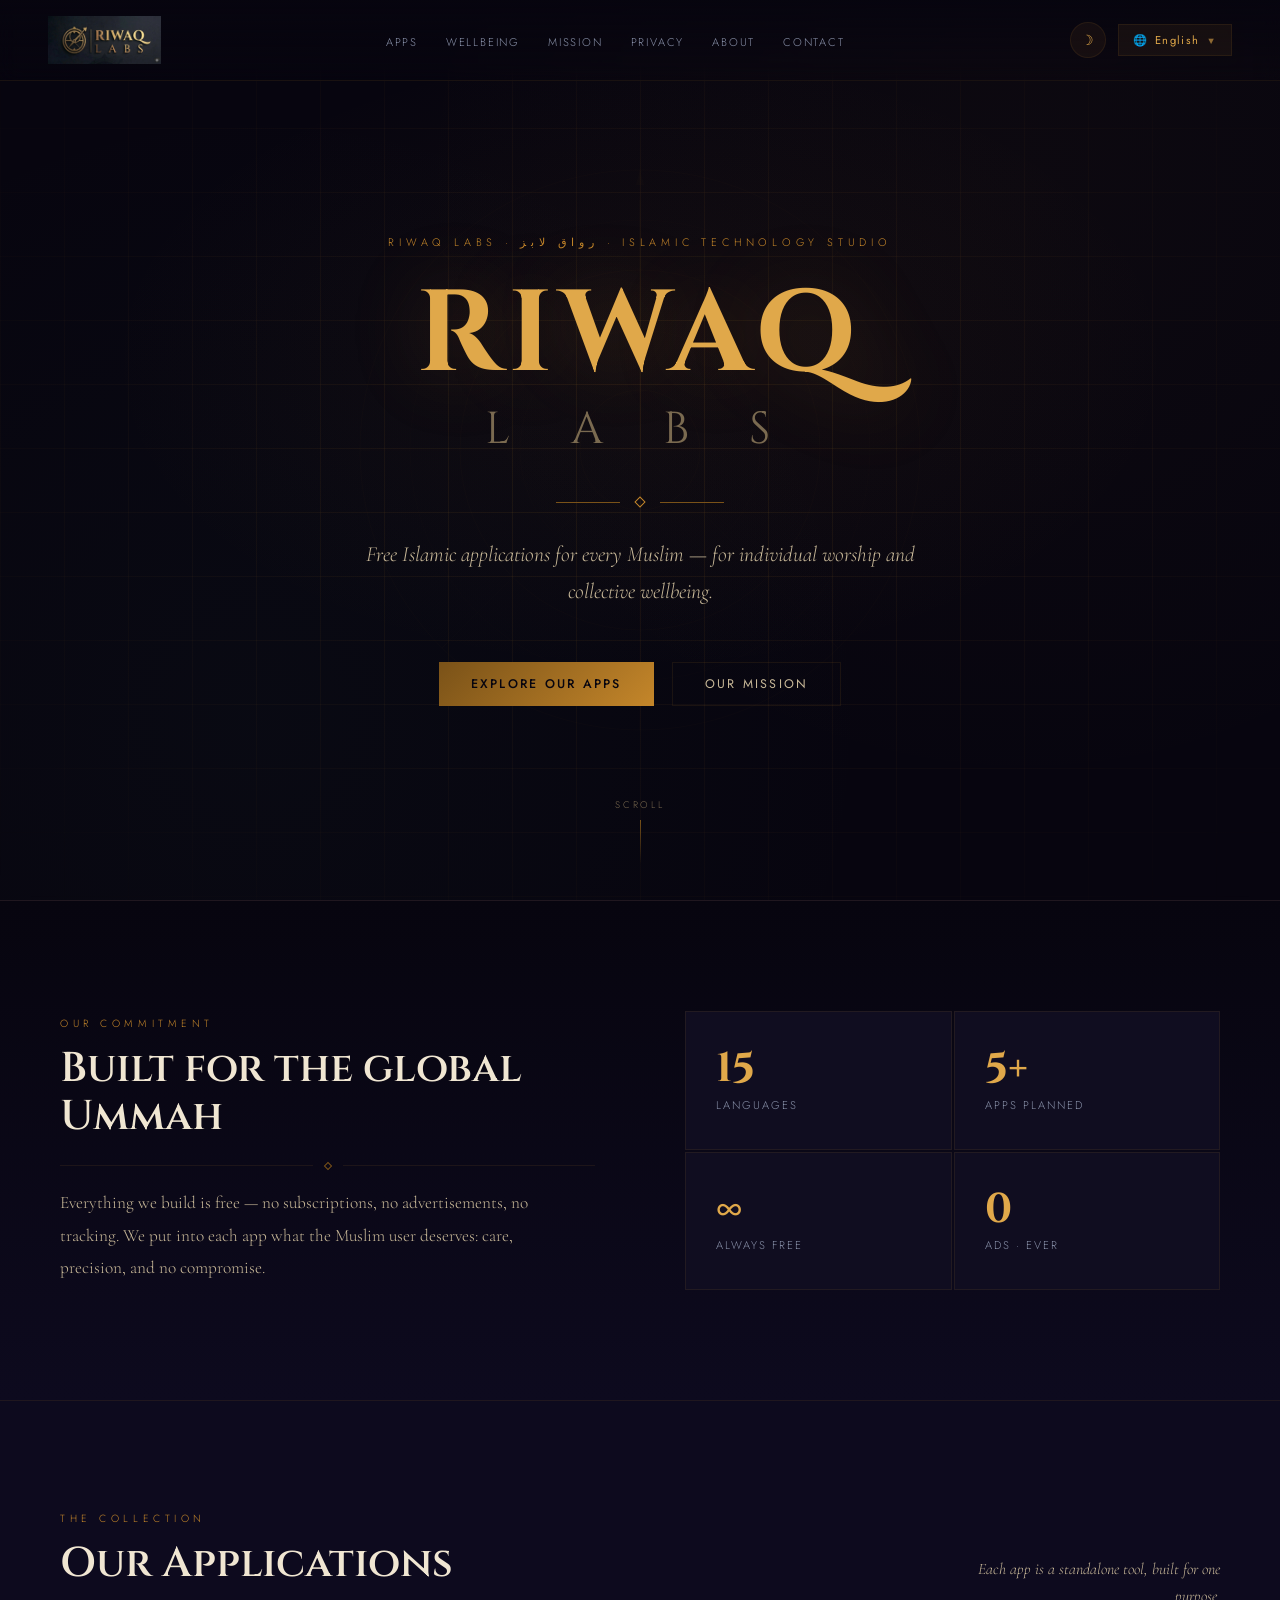
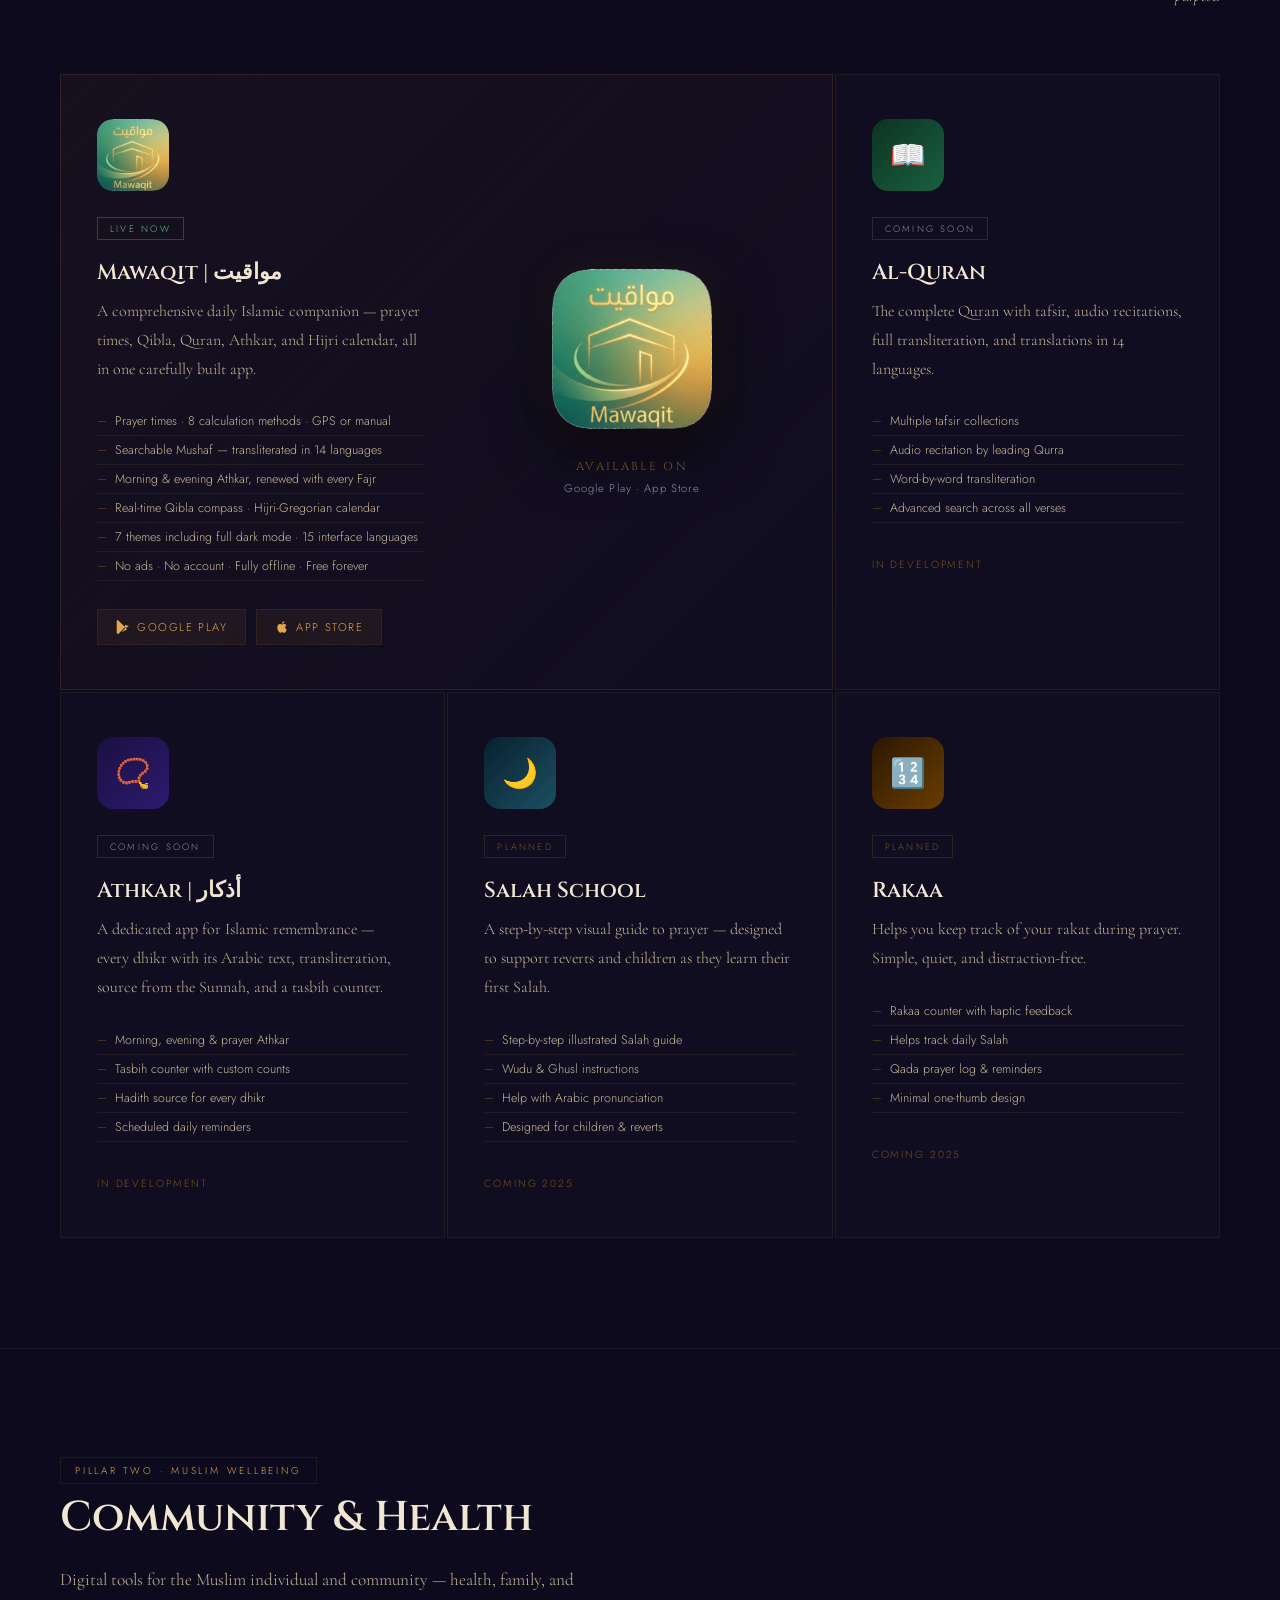
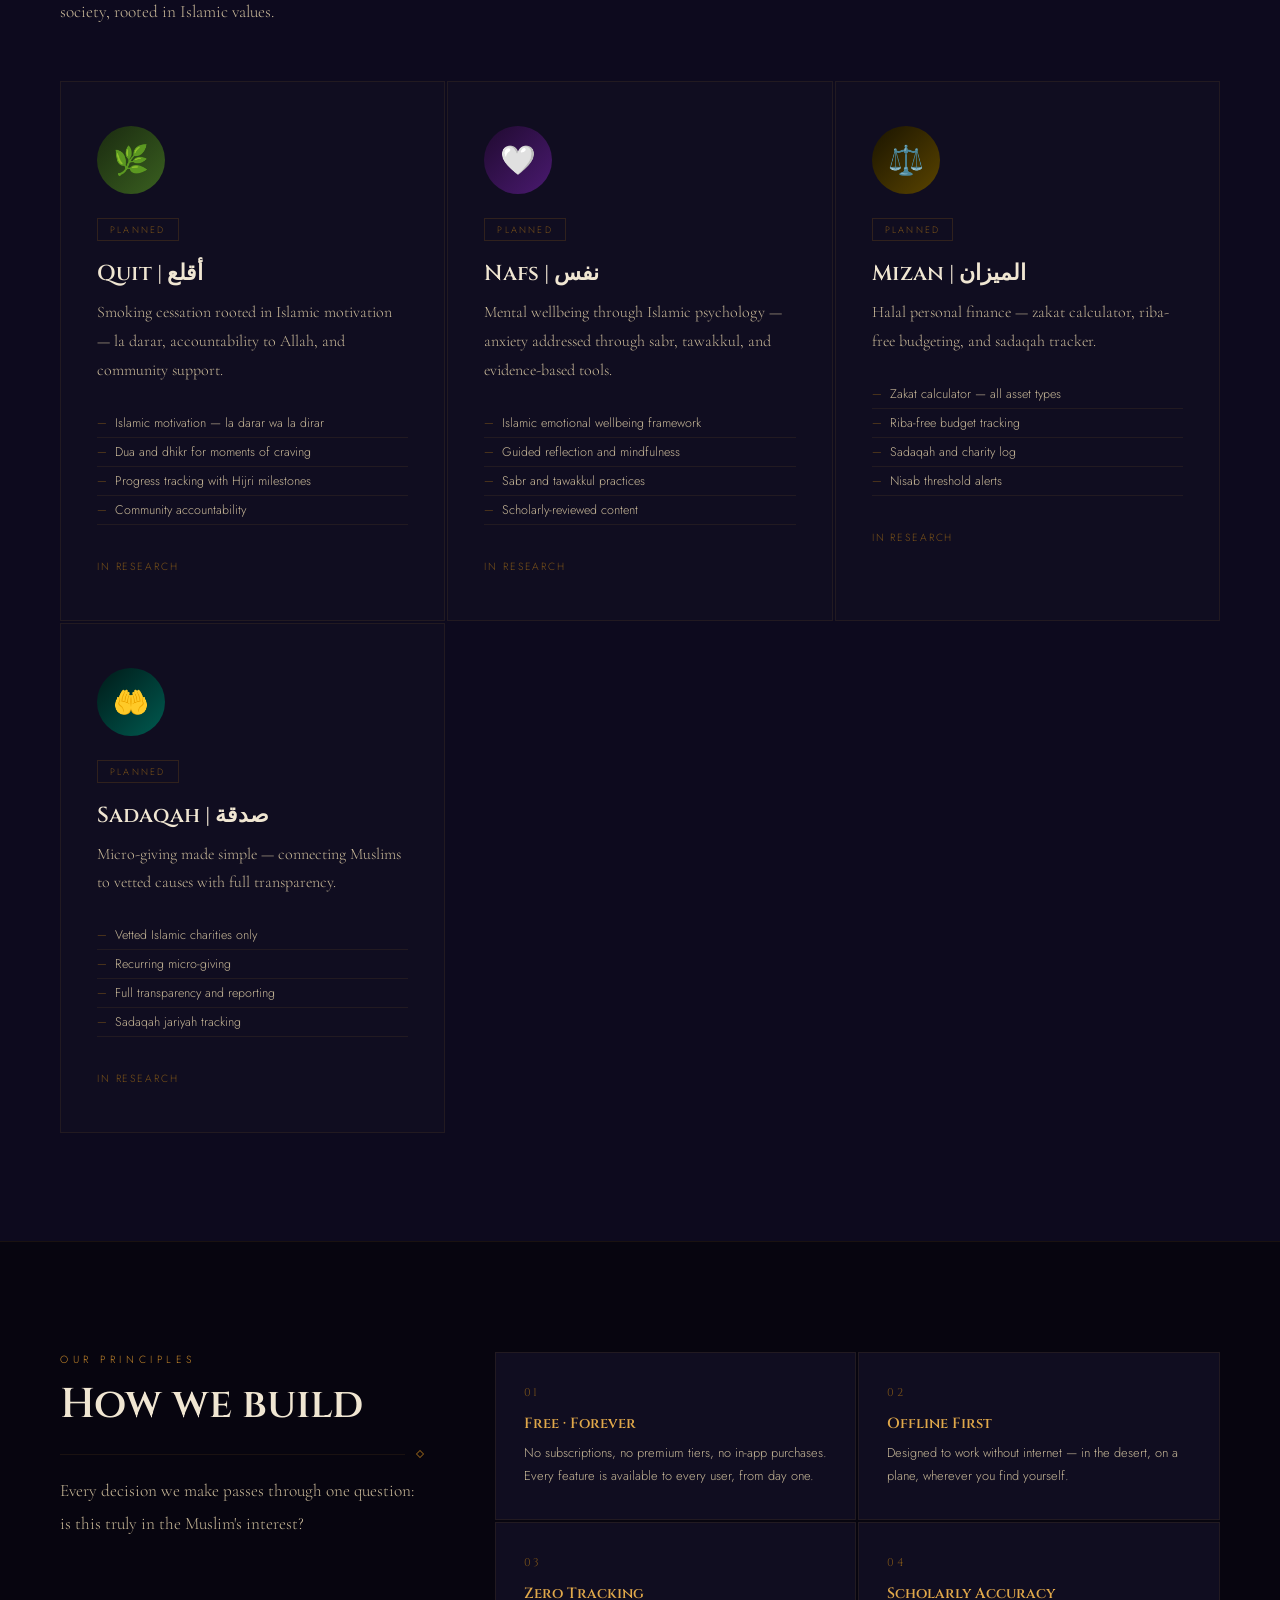
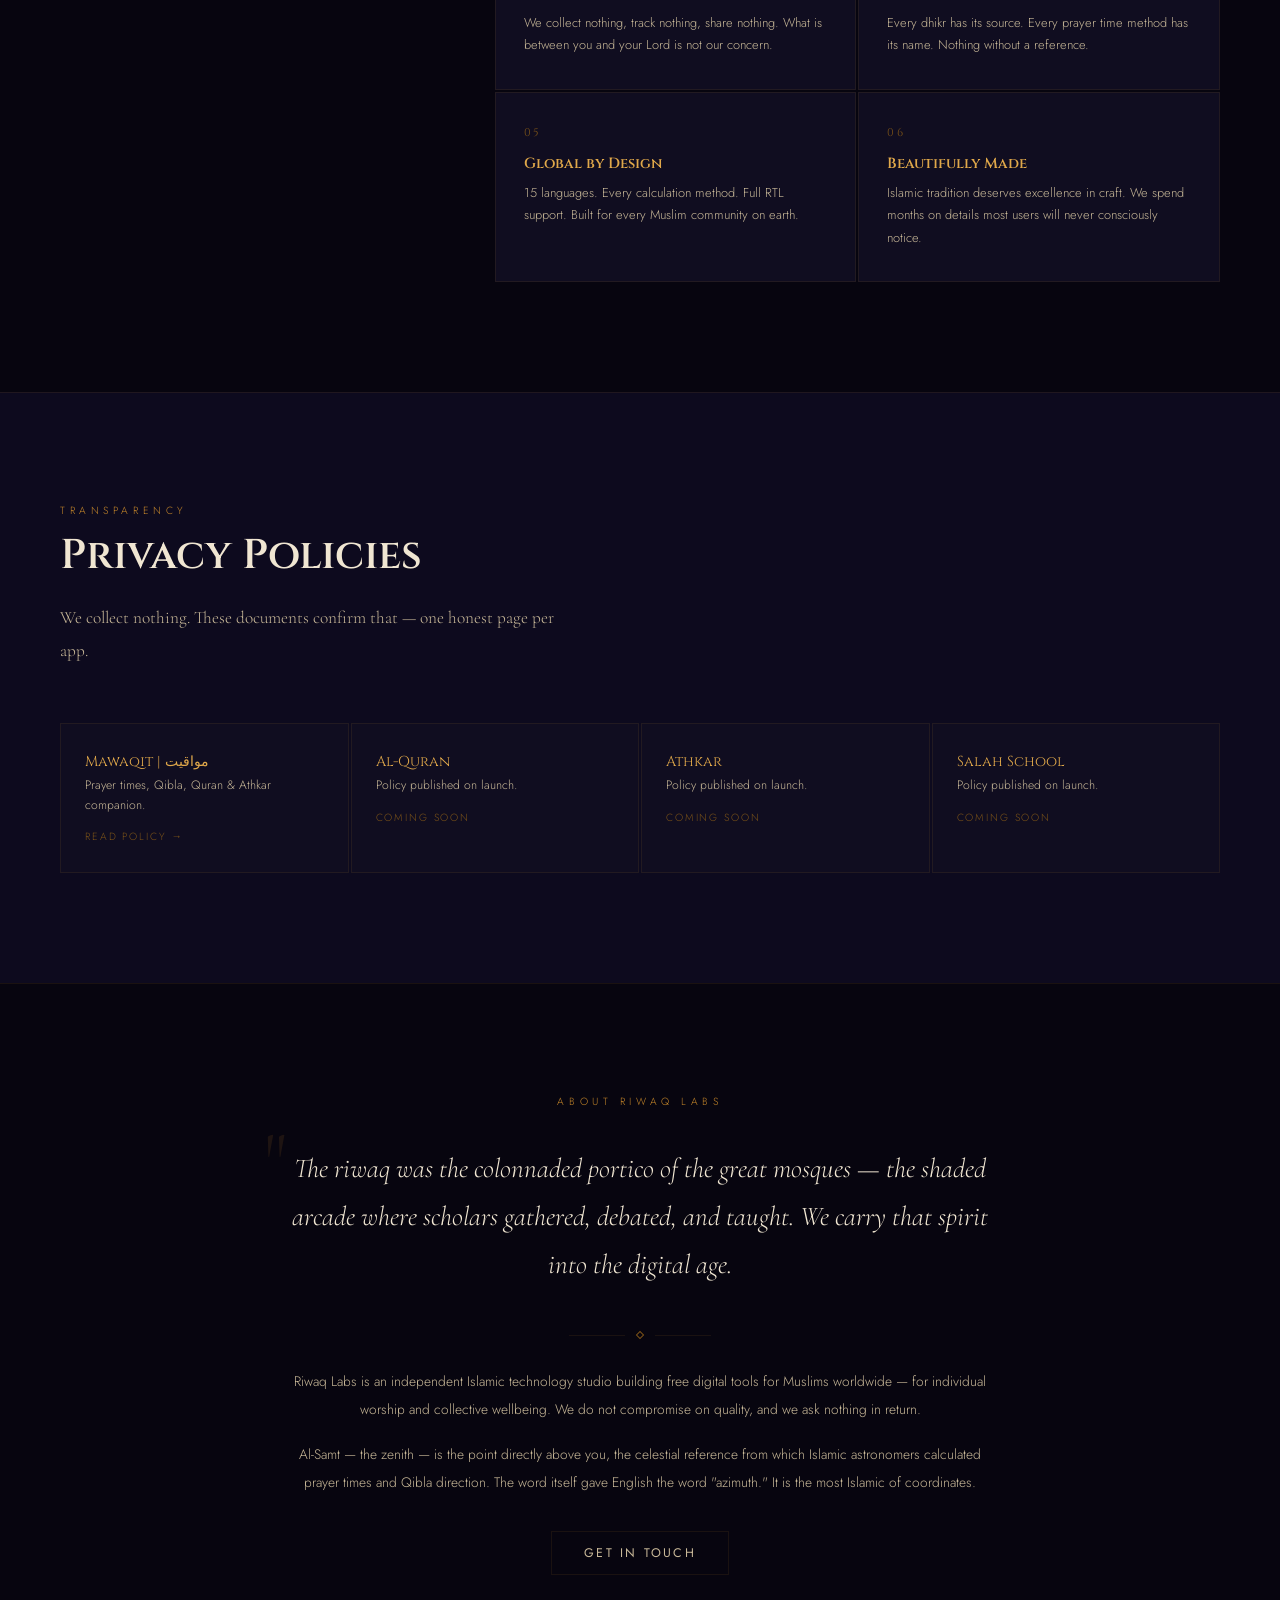
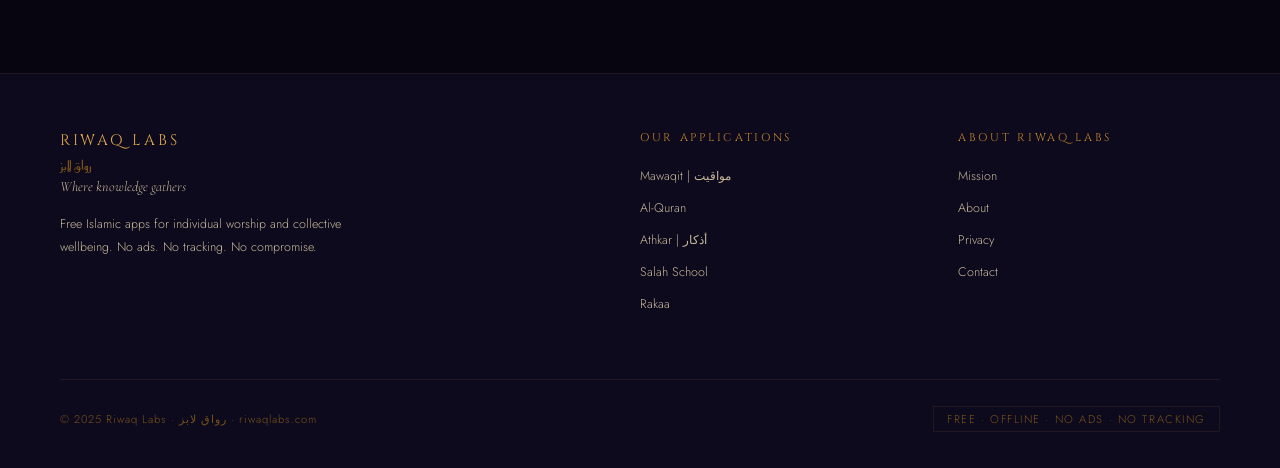
==== index.html @ 9c263862 "Add files via upload" ====
<!DOCTYPE html>
<html lang="en" dir="ltr" data-theme="dark">
<head>
<meta charset="UTF-8">
<meta name="viewport" content="width=device-width, initial-scale=1.0">
<title>Riwaq Labs — Where Knowledge Gathers</title>
<meta name="description" content="Riwaq Labs builds free Islamic applications for Muslims worldwide — for individual worship and collective wellbeing.">
<link rel="preconnect" href="https://fonts.googleapis.com">
<link rel="preconnect" href="https://fonts.gstatic.com" crossorigin>
<link href="https://fonts.googleapis.com/css2?family=Cinzel:wght@400;600;700&family=Cormorant+Garamond:ital,wght@0,300;0,400;1,300&family=Jost:wght@200;300;400;500&family=Reem+Kufi:wght@400;500;600&family=Amiri:ital,wght@0,400;0,700;1,400&family=Cairo:wght@300;400;500;600&display=swap" rel="stylesheet">
<link rel="icon" type="image/x-icon" href="favicon.ico">

<style>
/* ══════════════════════════════════════════════════════
   DESIGN TOKENS — DARK MODE (DEFAULT)
══════════════════════════════════════════════════════ */
:root {
  --bg:          #07050f;
  --bg-mid:      #0d0a1e;
  --bg-lt:       #141028;
  --bg-card:     #100d20;
  --copper:      #c4862a;
  --copper-lt:   #e0a84a;
  --copper-dim:  #7a5218;
  --copper-glow: rgba(196,134,42,0.10);
  --verde:       #3d7a6c;
  --verde-lt:    #5a9e8e;
  --ivory:       #f0e6d2;
  --ivory-mid:   #c8b898;
  --ivory-dim:   #7a6a50;
  --silver:      #8890a8;
  --border:      rgba(196,134,42,0.10);
  --border-hover:rgba(196,134,42,0.25);
  --text-primary:#f0e6d2;
  --text-body:   #c8b898;
  --text-muted:  #7a6a50;
  --scrollbar:   #7a5218;
  --shadow:      rgba(0,0,0,0.6);
}

/* ── LIGHT MODE ─────────────────────────────────────── */
[data-theme="light"] {
  --bg:          #f5ede0;
  --bg-mid:      #ede3d4;
  --bg-lt:       #e4d8c8;
  --bg-card:     #ede3d4;
  --copper:      #8a5010;
  --copper-lt:   #a86820;
  --copper-dim:  #c8a870;
  --copper-glow: rgba(138,80,16,0.07);
  --verde:       #2a5e52;
  --verde-lt:    #3d7a6c;
  --ivory:       #1a1008;
  --ivory-mid:   #3a2a18;
  --ivory-dim:   #7a6a50;
  --silver:      #5a4e40;
  --border:      rgba(138,80,16,0.15);
  --border-hover:rgba(138,80,16,0.35);
  --text-primary:#1a1008;
  --text-body:   #3a2a18;
  --text-muted:  #7a6a50;
  --scrollbar:   #c8a870;
  --shadow:      rgba(0,0,0,0.15);
}

/* ══════════════════════════════════════════════════════
   BASE
══════════════════════════════════════════════════════ */
*,*::before,*::after{margin:0;padding:0;box-sizing:border-box}
html{scroll-behavior:smooth}
body{
  background:var(--bg);color:var(--text-primary);
  font-family:'Jost',sans-serif;font-weight:300;
  overflow-x:hidden;transition:background 0.4s,color 0.4s;
}
::-webkit-scrollbar{width:4px}
::-webkit-scrollbar-track{background:var(--bg)}
::-webkit-scrollbar-thumb{background:var(--scrollbar);border-radius:2px}

/* ══════════════════════════════════════════════════════
   RTL TYPOGRAPHY
══════════════════════════════════════════════════════ */
[dir="rtl"] body { font-family:'Cairo',sans-serif;font-weight:400;letter-spacing:0; }
[dir="rtl"] p,[dir="rtl"] .section-subtitle,[dir="rtl"] .about-body,
[dir="rtl"] .app-desc,[dir="rtl"] .principle-text,
[dir="rtl"] .footer-brand-desc,[dir="rtl"] .hero-tagline,[dir="rtl"] .about-quote {
  font-family:'Amiri',Georgia,serif;font-size:1.05em;line-height:2;
}
[dir="rtl"] .hero-title,[dir="rtl"] .hero-title-sub,[dir="rtl"] .section-title,
[dir="rtl"] .app-name,[dir="rtl"] .principle-title,[dir="rtl"] .footer-brand-name,
[dir="rtl"] .stat-number,[dir="rtl"] .privacy-card-name {
  font-family:'Reem Kufi','Amiri',serif;font-weight:400;letter-spacing:0;
}
[dir="rtl"] .hero-title { font-size:clamp(3rem,9vw,7.5rem); font-weight:500; }
[dir="rtl"] .hero-title-sub { font-size:clamp(1.4rem,5vw,4rem); letter-spacing:0.12em; }
[dir="rtl"] .nav-links a,[dir="rtl"] .section-label,[dir="rtl"] .app-status,
[dir="rtl"] .app-tag,[dir="rtl"] .stat-label,[dir="rtl"] .hero-eyebrow,
[dir="rtl"] .store-badge,[dir="rtl"] .btn-primary,[dir="rtl"] .btn-ghost,
[dir="rtl"] .footer-copy,[dir="rtl"] .footer-free,[dir="rtl"] .footer-col-title,
[dir="rtl"] .footer-links a,[dir="rtl"] .lang-btn,[dir="rtl"] .lang-option,
[dir="rtl"] .app-features li {
  font-family:'Cairo',sans-serif;letter-spacing:0;
}
[dir="rtl"] .footer-brand-tag { font-family:'Amiri',serif;font-style:normal; }
[dir="rtl"] .about-quote { font-style:normal; }
[dir="rtl"] .hero-tagline { font-style:normal; }
[dir="rtl"] .section-subtitle { font-style:normal; }
[dir="rtl"] .app-desc { font-style:normal; }
[dir="rtl"] .about-body { font-style:normal; }
[dir="rtl"] .nav-links { flex-direction:row-reverse; }
[dir="rtl"] .mission-inner,[dir="rtl"] .principles-inner,[dir="rtl"] .footer-inner { direction:rtl; }
[dir="rtl"] .apps-header { flex-direction:row-reverse; }
[dir="rtl"] .apps-header p { text-align:left; }
[dir="rtl"] .app-features li { padding-left:0;padding-right:20px; }
[dir="rtl"] .app-features li::before { left:auto;right:0; }
[dir="rtl"] .ornament { flex-direction:row-reverse; }
[dir="rtl"] .hero-eyebrow,[dir="rtl"] .hero-title,[dir="rtl"] .hero-title-sub,
[dir="rtl"] .hero-tagline { direction:rtl; }
[dir="rtl"] .lang-dropdown { right:auto;left:0; }
[dir="rtl"] .about-quote::before { left:auto;right:-16px; }

/* ══════════════════════════════════════════════════════
   NAV
══════════════════════════════════════════════════════ */
nav {
  position:fixed;top:0;left:0;right:0;z-index:200;
  display:flex;align-items:center;justify-content:space-between;
  padding:16px 48px;gap:16px;
  background:linear-gradient(to bottom,rgba(7,5,15,0.97) 0%,transparent 100%);
  backdrop-filter:blur(10px);
  border-bottom:1px solid var(--border);
  transition:background 0.4s,border-color 0.4s;
}
[data-theme="light"] nav {
  background:linear-gradient(to bottom,rgba(245,237,224,0.97) 0%,transparent 100%);
}
.nav-logo { text-decoration:none;display:flex;align-items:center;gap:12px;flex-shrink:0; }
.nav-logo-mark { width:32px;height:32px;flex-shrink:0; }
.nav-logo-text {
  display:flex;flex-direction:column;line-height:1;
}
.nav-logo-top {
  font-family:'Cinzel',serif;font-size:0.75rem;font-weight:600;
  letter-spacing:0.22em;color:var(--copper-lt);text-transform:uppercase;
}
.nav-logo-bot {
  font-family:'Cinzel',serif;font-size:0.58rem;font-weight:400;
  letter-spacing:0.38em;color:var(--ivory-dim);text-transform:uppercase;
}
.nav-links{display:flex;gap:28px;list-style:none;flex-shrink:0}
.nav-links a {
  font-size:0.7rem;letter-spacing:0.16em;text-transform:uppercase;
  color:var(--silver);text-decoration:none;transition:color 0.3s;position:relative;white-space:nowrap;
}
.nav-links a::after {
  content:'';position:absolute;bottom:-4px;left:0;right:0;
  height:1px;background:var(--copper);transform:scaleX(0);transition:transform 0.3s;
}
.nav-links a:hover{color:var(--copper-lt)}.nav-links a:hover::after{transform:scaleX(1)}
.nav-right { display:flex;align-items:center;gap:12px;flex-shrink:0; }

/* Theme toggle */
.theme-btn {
  width:36px;height:36px;border-radius:50%;
  background:rgba(196,134,42,0.07);border:1px solid var(--border);
  color:var(--copper-lt);cursor:pointer;display:flex;align-items:center;justify-content:center;
  font-size:0.9rem;transition:all 0.3s;flex-shrink:0;
}
.theme-btn:hover{background:rgba(196,134,42,0.15);border-color:var(--copper);}

/* Lang switcher */
.lang-switcher{position:relative;flex-shrink:0}
.lang-btn {
  display:flex;align-items:center;gap:7px;padding:7px 14px;
  background:rgba(196,134,42,0.07);border:1px solid var(--border);
  color:var(--copper-lt);font-family:'Jost',sans-serif;
  font-size:0.7rem;letter-spacing:0.12em;cursor:pointer;transition:all 0.3s;white-space:nowrap;
}
.lang-btn:hover{background:rgba(196,134,42,0.14);border-color:var(--copper);}
.lang-btn .chevron{font-size:0.58rem;opacity:0.6;transition:transform 0.3s}
.lang-btn.open .chevron{transform:rotate(180deg)}
.lang-dropdown {
  position:absolute;top:calc(100% + 8px);right:0;
  background:var(--bg-mid);border:1px solid var(--border);
  min-width:200px;max-height:380px;overflow-y:auto;
  display:none;z-index:300;box-shadow:0 20px 60px var(--shadow);
}
.lang-dropdown.open{display:block}
.lang-dropdown::-webkit-scrollbar{width:3px}
.lang-dropdown::-webkit-scrollbar-thumb{background:var(--copper-dim)}
.lang-option {
  display:flex;align-items:center;justify-content:space-between;
  padding:11px 16px;cursor:pointer;transition:background 0.2s;
  border-bottom:1px solid var(--border);gap:10px;
}
.lang-option:hover{background:rgba(196,134,42,0.07)}
.lang-option.active{background:rgba(196,134,42,0.10)}
.lang-option .lang-native{font-size:0.82rem;color:var(--text-primary)}
.lang-option .lang-en{font-size:0.68rem;color:var(--silver);letter-spacing:0.05em}
.lang-option .lang-check{color:var(--copper);font-size:0.7rem;opacity:0}
.lang-option.active .lang-check{opacity:1}

/* ══════════════════════════════════════════════════════
   HERO
══════════════════════════════════════════════════════ */
.hero {
  min-height:100vh;display:flex;flex-direction:column;
  align-items:center;justify-content:center;
  text-align:center;padding:120px 40px 80px;
  position:relative;overflow:hidden;
}
.hero-bg {
  position:absolute;inset:0;
  background:
    radial-gradient(ellipse 60% 50% at 50% 40%,rgba(196,134,42,0.05) 0%,transparent 70%),
    radial-gradient(circle at 20% 80%,rgba(61,122,108,0.04) 0%,transparent 50%),
    radial-gradient(circle at 80% 20%,rgba(196,134,42,0.03) 0%,transparent 50%);
}
[data-theme="light"] .hero-bg {
  background:
    radial-gradient(ellipse 60% 50% at 50% 40%,rgba(138,80,16,0.04) 0%,transparent 70%),
    radial-gradient(circle at 20% 80%,rgba(42,94,82,0.03) 0%,transparent 50%);
}
.hero-grid {
  position:absolute;inset:0;
  background-image:
    linear-gradient(var(--border) 1px,transparent 1px),
    linear-gradient(90deg,var(--border) 1px,transparent 1px);
  background-size:64px 64px;
  mask-image:radial-gradient(ellipse 70% 70% at 50% 50%,black 0%,transparent 100%);
}
/* Astrolabe background */
.astrolabe-bg {
  position:absolute;width:600px;height:600px;
  top:50%;left:50%;transform:translate(-50%,-50%);
  opacity:0.04;animation:slow-spin 180s linear infinite;
}
[data-theme="light"] .astrolabe-bg{opacity:0.06}
@keyframes slow-spin{to{transform:translate(-50%,-50%) rotate(360deg)}}
.hero-eyebrow {
  font-size:0.68rem;letter-spacing:0.44em;text-transform:uppercase;
  color:var(--copper);margin-bottom:28px;
  opacity:0;animation:fade-up 1s 0.3s forwards;position:relative;z-index:1;
}
.hero-title {
  font-family:'Cinzel',serif;font-size:clamp(3rem,9vw,7.5rem);
  font-weight:700;line-height:1;letter-spacing:0.06em;
  color:var(--copper-lt);margin-bottom:6px;
  opacity:0;animation:fade-up 1s 0.5s forwards;
  text-shadow:0 0 80px rgba(196,134,42,0.22);position:relative;z-index:1;
  transition:color .4s;
}
.hero-title-sub {
  font-family:'Cinzel',serif;font-size:clamp(1rem,3.5vw,2.8rem);
  font-weight:400;letter-spacing:0.55em;color:var(--ivory-dim);
  margin-bottom:38px;opacity:0;animation:fade-up 1s 0.7s forwards;position:relative;z-index:1;
}
.hero-divider {
  display:flex;align-items:center;gap:16px;margin:0 auto 30px;
  width:fit-content;opacity:0;animation:fade-up 1s 0.9s forwards;position:relative;z-index:1;
}
.hero-divider-line{width:64px;height:1px;background:var(--copper-dim)}
.hero-divider-mark {
  width:8px;height:8px;border:1px solid var(--copper);
  transform:rotate(45deg);background:transparent;
}
.hero-tagline {
  font-family:'Cormorant Garamond',serif;font-style:italic;
  font-size:clamp(1rem,2.5vw,1.35rem);color:var(--ivory-mid);
  margin-bottom:52px;max-width:560px;line-height:1.7;
  opacity:0;animation:fade-up 1s 1.1s forwards;position:relative;z-index:1;
}
.hero-cta {
  display:flex;gap:18px;flex-wrap:wrap;justify-content:center;
  opacity:0;animation:fade-up 1s 1.3s forwards;position:relative;z-index:1;
}
.btn-primary {
  padding:13px 32px;background:linear-gradient(135deg,var(--copper-dim),var(--copper));
  color:var(--bg);font-family:'Jost',sans-serif;font-size:0.78rem;
  font-weight:500;letter-spacing:0.18em;text-transform:uppercase;
  text-decoration:none;border:none;cursor:pointer;transition:all 0.3s;
}
.btn-primary:hover{transform:translateY(-2px);box-shadow:0 8px 30px rgba(196,134,42,0.28)}
.btn-ghost {
  padding:12px 32px;background:transparent;color:var(--ivory-mid);
  font-family:'Jost',sans-serif;font-size:0.78rem;font-weight:400;
  letter-spacing:0.18em;text-transform:uppercase;text-decoration:none;
  border:1px solid var(--border);cursor:pointer;transition:all 0.3s;
}
.btn-ghost:hover{border-color:var(--copper-dim);color:var(--copper-lt);transform:translateY(-2px)}
.hero-scroll {
  position:absolute;bottom:36px;
  display:flex;flex-direction:column;align-items:center;gap:8px;
  opacity:0;animation:fade-up 1s 1.8s forwards;
}
.hero-scroll span{font-size:0.6rem;letter-spacing:0.3em;text-transform:uppercase;color:var(--ivory-dim)}
.scroll-line{width:1px;height:44px;background:linear-gradient(to bottom,var(--copper-dim),transparent);animation:scroll-pulse 2s ease-in-out infinite}
@keyframes scroll-pulse{0%,100%{opacity:0.3}50%{opacity:1}}
@keyframes fade-up{from{opacity:0;transform:translateY(28px)}to{opacity:1;transform:translateY(0)}}

/* ══════════════════════════════════════════════════════
   SECTIONS
══════════════════════════════════════════════════════ */
section{padding:110px 60px;position:relative}
.section-label{font-size:0.65rem;letter-spacing:0.44em;text-transform:uppercase;color:var(--copper);margin-bottom:14px;display:block}
.section-title{font-family:'Cinzel',serif;font-size:clamp(1.6rem,4vw,2.6rem);font-weight:600;color:var(--text-primary);line-height:1.15;margin-bottom:22px}
.section-subtitle{font-family:'Cormorant Garamond',serif;font-size:1.08rem;color:var(--text-body);line-height:1.9;max-width:520px}
.ornament{display:flex;align-items:center;gap:12px;margin:18px 0}
.ornament-line{flex:1;height:1px;background:var(--border)}
.ornament-mark{width:6px;height:6px;border:1px solid var(--copper-dim);transform:rotate(45deg)}

/* ══════════════════════════════════════════════════════
   MISSION
══════════════════════════════════════════════════════ */
.mission{background:linear-gradient(180deg,var(--bg) 0%,var(--bg-mid) 100%);border-top:1px solid var(--border)}
.mission-inner{max-width:1160px;margin:0 auto;display:grid;grid-template-columns:1fr 1fr;gap:90px;align-items:center}
.mission-stats{display:grid;grid-template-columns:1fr 1fr;gap:2px}
.stat-box{
  padding:36px 30px;background:var(--bg-card);
  border:1px solid var(--border);position:relative;overflow:hidden;transition:border-color 0.3s;
}
.stat-box::before{content:'';position:absolute;top:0;left:0;right:0;height:2px;background:linear-gradient(90deg,transparent,var(--copper-dim),transparent);opacity:0;transition:opacity 0.3s}
.stat-box:hover{border-color:var(--border-hover)}.stat-box:hover::before{opacity:1}
.stat-number{font-family:'Cinzel',serif;font-size:2.6rem;font-weight:700;color:var(--copper-lt);line-height:1;margin-bottom:7px}
.stat-label{font-size:0.7rem;letter-spacing:0.18em;text-transform:uppercase;color:var(--silver)}

/* ══════════════════════════════════════════════════════
   APPS
══════════════════════════════════════════════════════ */
.apps{background:var(--bg-mid);border-top:1px solid var(--border)}
.apps-inner{max-width:1160px;margin:0 auto}
.apps-header{display:flex;justify-content:space-between;align-items:flex-end;margin-bottom:64px;flex-wrap:wrap;gap:24px}
.apps-grid{display:grid;grid-template-columns:repeat(auto-fill,minmax(300px,1fr));gap:2px}
.app-card{
  background:var(--bg-card);border:1px solid var(--border);
  padding:44px 36px;position:relative;overflow:hidden;transition:all 0.4s ease;
}
.app-card::after{content:'';position:absolute;inset:0;background:linear-gradient(135deg,var(--copper-glow) 0%,transparent 60%);opacity:0;transition:opacity 0.4s}
.app-card:hover{border-color:var(--border-hover);transform:translateY(-4px)}.app-card:hover::after{opacity:1}
.app-card.featured{
  background:linear-gradient(135deg,rgba(196,134,42,0.05) 0%,var(--bg-card) 100%);
  border-color:rgba(196,134,42,0.15);grid-column:span 2;
  display:grid;grid-template-columns:1fr 1fr;gap:44px;align-items:center;
}
.app-icon{width:72px;height:72px;border-radius:16px;overflow:hidden;margin-bottom:24px;position:relative;z-index:1;flex-shrink:0}
.app-icon img{width:100%;height:100%;object-fit:cover}
.app-status{display:inline-block;font-size:0.58rem;letter-spacing:0.24em;text-transform:uppercase;padding:4px 12px;border:1px solid;margin-bottom:18px;position:relative;z-index:1}
.app-status.live{color:#6dbe8a;border-color:rgba(109,190,138,0.3)}
.app-status.soon{color:var(--silver);border-color:rgba(136,144,168,0.2)}
.app-status.coming{color:var(--copper-dim);border-color:rgba(122,82,24,0.3)}
.app-name{font-family:'Cinzel',serif;font-size:1.35rem;font-weight:600;color:var(--text-primary);margin-bottom:10px;position:relative;z-index:1}
.app-desc{font-family:'Cormorant Garamond',serif;font-size:1rem;color:var(--text-body);line-height:1.8;margin-bottom:24px;position:relative;z-index:1}
.app-features{list-style:none;margin-bottom:28px;position:relative;z-index:1}
.app-features li{font-size:0.78rem;color:var(--text-body);padding:5px 0 5px 18px;border-bottom:1px solid var(--border);position:relative}
.app-features li::before{content:'—';position:absolute;left:0;color:var(--copper-dim);font-size:0.68rem}
.app-links{display:flex;gap:10px;flex-wrap:wrap;position:relative;z-index:1}
.store-badge{
  display:flex;align-items:center;gap:7px;padding:9px 18px;
  background:rgba(196,134,42,0.07);border:1px solid var(--border);
  color:var(--copper-lt);text-decoration:none;font-size:0.7rem;
  letter-spacing:0.14em;text-transform:uppercase;transition:all 0.3s;
}
.store-badge:hover{background:rgba(196,134,42,0.14);border-color:var(--copper)}
.store-badge svg{width:14px;height:14px;fill:currentColor;flex-shrink:0}
.app-tag{font-size:0.65rem;letter-spacing:0.18em;text-transform:uppercase;color:var(--copper-dim)}
.app-preview{display:flex;flex-direction:column;align-items:center;justify-content:center;gap:24px;padding:24px;min-height:300px}
.app-preview-icon img{width:160px;height:160px;border-radius:36px;box-shadow:0 20px 60px var(--shadow),0 0 40px var(--copper-glow)}
.app-preview-label{text-align:center}
.app-preview-label div:first-child{font-family:'Cinzel',serif;font-size:0.72rem;color:var(--copper-dim);letter-spacing:0.2em;margin-bottom:6px}
.app-preview-label div:last-child{font-size:0.7rem;color:var(--silver);letter-spacing:0.1em}

/* ══════════════════════════════════════════════════════
   PRINCIPLES
══════════════════════════════════════════════════════ */
.principles{background:var(--bg);border-top:1px solid var(--border)}
.principles-inner{max-width:1160px;margin:0 auto;display:grid;grid-template-columns:1fr 2fr;gap:72px;align-items:start}
.principles-list{display:grid;grid-template-columns:1fr 1fr;gap:2px}
.principle{padding:32px 28px;background:var(--bg-card);border:1px solid var(--border);transition:border-color 0.3s}
.principle:hover{border-color:var(--border-hover)}
.principle-number{font-family:'Cinzel',serif;font-size:0.7rem;color:var(--copper-dim);letter-spacing:0.2em;margin-bottom:14px}
.principle-title{font-family:'Cinzel',serif;font-size:0.92rem;color:var(--copper-lt);margin-bottom:9px;font-weight:600}
.principle-text{font-size:0.8rem;color:var(--text-body);line-height:1.75}

/* ══════════════════════════════════════════════════════
   PRIVACY
══════════════════════════════════════════════════════ */
.privacy{background:var(--bg-mid);border-top:1px solid var(--border)}
.privacy-inner{max-width:1160px;margin:0 auto}
.privacy-grid{display:grid;grid-template-columns:repeat(auto-fill,minmax(240px,1fr));gap:2px;margin-top:56px}
.privacy-card{padding:28px 24px;background:var(--bg-card);border:1px solid var(--border);transition:all 0.3s;text-decoration:none;display:block}
.privacy-card:hover{border-color:var(--border-hover)}
.privacy-card-name{font-family:'Cinzel',serif;font-size:0.9rem;color:var(--copper-lt);margin-bottom:5px}
.privacy-card-desc{font-size:0.76rem;color:var(--text-body);line-height:1.6}
.privacy-card-link{display:block;margin-top:14px;font-size:0.65rem;letter-spacing:0.18em;text-transform:uppercase;color:var(--copper-dim)}

/* ══════════════════════════════════════════════════════
   ABOUT
══════════════════════════════════════════════════════ */
.about{background:var(--bg);border-top:1px solid var(--border)}
.about-inner{max-width:720px;margin:0 auto;text-align:center}
.about-quote{
  font-family:'Cormorant Garamond',serif;font-style:italic;
  font-size:clamp(1.15rem,3vw,1.7rem);color:var(--text-primary);
  line-height:1.75;margin-bottom:44px;position:relative;
}
.about-quote::before{content:'"';font-size:5rem;color:var(--copper-glow);position:absolute;top:-24px;left:-16px;font-style:normal;line-height:1;color:rgba(196,134,42,0.12)}
.about-body{font-size:0.86rem;color:var(--text-body);line-height:2;margin-bottom:18px}

/* ══════════════════════════════════════════════════════
   FOOTER
══════════════════════════════════════════════════════ */
footer{background:var(--bg-mid);border-top:1px solid var(--border);padding:56px 60px 36px}
.footer-inner{max-width:1160px;margin:0 auto;display:grid;grid-template-columns:2fr 1fr 1fr;gap:56px;margin-bottom:56px}
.footer-brand-name{font-family:'Cinzel',serif;font-size:0.95rem;letter-spacing:0.18em;color:var(--copper-lt);margin-bottom:5px}
.footer-brand-tag{font-family:'Cormorant Garamond',serif;font-style:italic;font-size:0.88rem;color:var(--text-body);margin-bottom:18px}
.footer-brand-desc{font-size:0.78rem;color:var(--text-body);line-height:1.8;max-width:300px}
.footer-col-title{font-family:'Cinzel',serif;font-size:0.7rem;letter-spacing:0.24em;text-transform:uppercase;color:var(--copper);margin-bottom:18px}
.footer-links{list-style:none}
.footer-links li{margin-bottom:9px}
.footer-links a{font-size:0.78rem;color:var(--text-body);text-decoration:none;transition:color 0.2s}
.footer-links a:hover{color:var(--copper-lt)}
.footer-bottom{
  max-width:1160px;margin:0 auto;padding-top:26px;
  border-top:1px solid var(--border);
  display:flex;justify-content:space-between;align-items:center;flex-wrap:wrap;gap:14px;
}
.footer-copy{font-size:0.7rem;color:var(--copper-dim);letter-spacing:0.09em}
.footer-free{font-size:0.7rem;letter-spacing:0.14em;text-transform:uppercase;color:var(--copper-dim);border:1px solid var(--border);padding:4px 13px}

/* ══════════════════════════════════════════════════════
   RESPONSIVE
══════════════════════════════════════════════════════ */
@media(max-width:960px){
  nav{padding:14px 20px;gap:10px}
  .nav-links{gap:18px}
  section{padding:80px 24px}
  .mission-inner{grid-template-columns:1fr;gap:52px}
  .app-card.featured{grid-column:span 1;grid-template-columns:1fr}
  .principles-inner{grid-template-columns:1fr;gap:44px}
  .footer-inner{grid-template-columns:1fr;gap:36px}
}
@media(max-width:640px){
  .nav-links{display:none}
  .mission-stats{grid-template-columns:1fr 1fr}
  .principles-list{grid-template-columns:1fr}
  footer{padding:40px 24px 28px}
}
</style>
</head>
<body>

<!-- ══ LOGO SVG DEFINITION (reusable) ════════════════ -->
<svg style="display:none">
  <defs>
<!-- logo mark replaced by real logo image -->
  </defs>
</svg>

<!-- ══ ASTROLABE BG SVG ═══════════════════════════════ -->
<svg style="display:none">
  <defs>
    <symbol id="astrolabe-bg" viewBox="0 0 600 600">
      <circle cx="300" cy="300" r="280" fill="none" stroke="currentColor" stroke-width="0.5"/>
      <circle cx="300" cy="300" r="230" fill="none" stroke="currentColor" stroke-width="0.3"/>
      <circle cx="300" cy="300" r="180" fill="none" stroke="currentColor" stroke-width="0.5"/>
      <circle cx="300" cy="300" r="120" fill="none" stroke="currentColor" stroke-width="0.3"/>
      <circle cx="300" cy="300" r="60"  fill="none" stroke="currentColor" stroke-width="0.5"/>
      <line x1="300" y1="20"  x2="300" y2="580" stroke="currentColor" stroke-width="0.3"/>
      <line x1="20"  y1="300" x2="580" y2="300" stroke="currentColor" stroke-width="0.3"/>
      <line x1="103" y1="103" x2="497" y2="497" stroke="currentColor" stroke-width="0.2"/>
      <line x1="497" y1="103" x2="103" y2="497" stroke="currentColor" stroke-width="0.2"/>
      <!-- Degree marks around outer circle -->
      <g stroke="currentColor" stroke-width="0.4">
        <line x1="300" y1="20" x2="300" y2="30"/>
        <line x1="300" y1="570" x2="300" y2="580"/>
        <line x1="20" y1="300" x2="30" y2="300"/>
        <line x1="570" y1="300" x2="580" y2="300"/>
        <line x1="498" y1="102" x2="491" y2="109"/>
        <line x1="102" y1="102" x2="109" y2="109"/>
        <line x1="102" y1="498" x2="109" y2="491"/>
        <line x1="498" y1="498" x2="491" y2="491"/>
      </g>
      <!-- Zenith arrow -->
      <line x1="300" y1="300" x2="300" y2="50" stroke="currentColor" stroke-width="0.8"/>
      <polygon points="300,20 296,35 304,35" fill="currentColor" opacity="0.5"/>
    </symbol>
  </defs>
</svg>

<!-- ══ NAV ══════════════════════════════════════════ -->
<nav id="main-nav">
  <a href="#" class="nav-logo" id="nav-logo-link">
    <img id="logo-img" src="[data-uri]"
      alt="Riwaq Labs"
      style="height:48px;width:auto;display:block">
  </a>

  <ul class="nav-links">
    <li><a href="#worship"    data-i18n="nav_apps">Apps</a></li>
    <li><a href="#wellbeing"  data-i18n="nav_wellbeing">Wellbeing</a></li>
    <li><a href="#principles" data-i18n="nav_mission">Mission</a></li>
    <li><a href="#privacy"    data-i18n="nav_privacy">Privacy</a></li>
    <li><a href="#about"      data-i18n="nav_about">About</a></li>
    <li><a href="mailto:contact@riwaqlabs.com" data-i18n="nav_contact">Contact</a></li>
  </ul>

  <div class="nav-right">
    <button class="theme-btn" id="theme-btn" onclick="toggleTheme()" title="Toggle theme">☽</button>
    <div class="lang-switcher">
      <button class="lang-btn" id="lang-btn" onclick="toggleLangDropdown()">
        <span>🌐</span>
        <span id="lang-current-label">English</span>
        <span class="chevron">▼</span>
      </button>
      <div class="lang-dropdown" id="lang-dropdown"></div>
    </div>
  </div>
</nav>

<!-- ══ HERO ═════════════════════════════════════════ -->
<section class="hero" id="home">
  <div class="hero-bg"></div>
  <div class="hero-grid"></div>
  <svg class="astrolabe-bg" style="color:var(--copper);position:absolute;pointer-events:none">
    <use href="#astrolabe-bg"/>
  </svg>

  <p class="hero-eyebrow" data-i18n="hero_eyebrow">Riwaq Labs · رواق لابز · Islamic Technology Studio</p>
  <h1 class="hero-title" data-i18n="hero_title">RIWAQ</h1>
  <h2 class="hero-title-sub" data-i18n="hero_sub">L A B S</h2>
  <div class="hero-divider">
    <div class="hero-divider-line"></div>
    <div class="hero-divider-mark"></div>
    <div class="hero-divider-line"></div>
  </div>
  <p class="hero-tagline" data-i18n="hero_tagline">Free Islamic applications for every Muslim — for individual worship and collective wellbeing.</p>
  <div class="hero-cta">
    <a href="#apps" class="btn-primary" data-i18n="hero_cta_primary">Explore Our Apps</a>
    <a href="#about" class="btn-ghost"  data-i18n="hero_cta_ghost">Our Mission</a>
  </div>
  <div class="hero-scroll">
    <span data-i18n="scroll">Scroll</span>
    <div class="scroll-line"></div>
  </div>
</section>

<!-- ══ MISSION ═══════════════════════════════════════ -->
<section class="mission" id="mission">
  <div class="mission-inner">
    <div>
      <span class="section-label" data-i18n="mission_label">Our Commitment</span>
      <h2 class="section-title" data-i18n="mission_title">Built for the global Ummah</h2>
      <div class="ornament"><div class="ornament-line"></div><div class="ornament-mark"></div><div class="ornament-line"></div></div>
      <p class="section-subtitle" data-i18n="mission_sub">Everything we build is free — no subscriptions, no advertisements, no tracking. We put into each app what the Muslim user deserves: care, precision, and no compromise.</p>
    </div>
    <div class="mission-stats">
      <div class="stat-box"><div class="stat-number">15</div><div class="stat-label" data-i18n="stat_languages">Languages</div></div>
      <div class="stat-box"><div class="stat-number">5+</div><div class="stat-label" data-i18n="stat_apps">Apps Planned</div></div>
      <div class="stat-box"><div class="stat-number">∞</div><div class="stat-label" data-i18n="stat_free">Always Free</div></div>
      <div class="stat-box"><div class="stat-number">0</div><div class="stat-label" data-i18n="stat_ads">Ads · Ever</div></div>
    </div>
  </div>
</section>

<!-- ══ APPS ══════════════════════════════════════════ -->
<section class="apps" id="worship">
  <div class="apps-inner">
    <div class="apps-header">
      <div>
        <span class="section-label" data-i18n="apps_label">The Collection</span>
        <h2 class="section-title" data-i18n="apps_title">Our Applications</h2>
      </div>
      <p style="font-family:'Cormorant Garamond',serif;font-style:italic;color:var(--text-body);font-size:1rem;max-width:260px;text-align:right;line-height:1.7" data-i18n="apps_sub">Each app is a standalone tool, built for one purpose.</p>
    </div>
    <div class="apps-grid">

      <!-- Mawaqit FEATURED -->
      <div class="app-card featured">
        <div>
          <div class="app-icon" style="overflow:hidden"><img src="[data-uri]" alt="Mawaqit" onerror="this.style.display='none';this.parentNode.innerHTML='<div style=&quot;width:100%;height:100%;background:linear-gradient(135deg,#0e6b58,#1aab90);display:flex;align-items:center;justify-content:center;font-size:2rem&quot;>🕌</div>'"></div>
          <span class="app-status live" data-i18n="status_live">Live Now</span>
          <h3 class="app-name">Mawaqit | مواقيت</h3>
          <p class="app-desc" data-i18n="mawaqit_desc">A comprehensive daily Islamic companion — prayer times, Qibla, Quran, Athkar, and Hijri calendar, all in one carefully built app.</p>
          <ul class="app-features">
            <li data-i18n="mawaqit_f1">Prayer times · 8 calculation methods · GPS or manual</li>
            <li data-i18n="mawaqit_f2">Searchable Mushaf — transliterated in 14 languages</li>
            <li data-i18n="mawaqit_f3">Morning & evening Athkar, renewed with every Fajr</li>
            <li data-i18n="mawaqit_f4">Real-time Qibla compass · Hijri-Gregorian calendar</li>
            <li data-i18n="mawaqit_f5">7 themes including full dark mode · 15 interface languages</li>
            <li data-i18n="mawaqit_f6">No ads · No account · Fully offline · Free forever</li>
          </ul>
          <div class="app-links">
            <a href="https://play.google.com/store" class="store-badge" target="_blank">
              <svg viewBox="0 0 24 24"><path d="M3.18 23.76c.3.17.64.24.98.2L15.34 12 3.18.04a1.5 1.5 0 00-.98.2C1.53.72 1.2 1.34 1.2 2v19.76c0 .66.33 1.28.98 1.64v-.04zM16.34 13l2.7 2.7-9.54 5.44L16.34 13zM20.8 10.44L18.04 9l-1.7-.96L14.66 12l1.68 1.96 1.7-.96 2.76-1.56c.8-.44.8-1.56 0-2z"/></svg>
              <span data-i18n="google_play">Google Play</span>
            </a>
            <a href="https://apps.apple.com" class="store-badge" target="_blank">
              <svg viewBox="0 0 24 24"><path d="M18.71 19.5c-.83 1.24-1.71 2.45-3.05 2.47-1.34.03-1.77-.79-3.29-.79-1.53 0-2 .77-3.27.82-1.31.05-2.3-1.32-3.14-2.53C4.25 17 2.94 12.45 4.7 9.39c.87-1.52 2.43-2.48 4.12-2.51 1.28-.02 2.5.87 3.29.87.78 0 2.26-1.07 3.8-.91.65.03 2.47.26 3.64 1.98-.09.06-2.17 1.28-2.15 3.81.03 3.02 2.65 4.03 2.68 4.04-.03.07-.42 1.44-1.38 2.83M13 3.5c.73-.83 1.94-1.46 2.94-1.5.13 1.17-.34 2.35-1.04 3.19-.69.85-1.83 1.51-2.95 1.42-.15-1.15.41-2.35 1.05-3.11z"/></svg>
              <span data-i18n="app_store">App Store</span>
            </a>
          </div>
        </div>
        <div class="app-preview">
          <div class="app-preview-icon"><img src="[data-uri]" alt="Mawaqit" onerror="this.style.display='none';this.parentNode.innerHTML='<div style=&quot;width:160px;height:160px;border-radius:36px;background:linear-gradient(135deg,#0e6b58,#1aab90);display:flex;align-items:center;justify-content:center;font-size:4rem&quot;>🕌</div>'"></div>
          <div class="app-preview-label">
            <div data-i18n="available_on">AVAILABLE ON</div>
            <div data-i18n="stores">Google Play · App Store</div>
          </div>
        </div>
      </div>

      <!-- Quran -->
      <div class="app-card">
        <div class="app-icon" style="background:linear-gradient(135deg,#0d3320,#1a6040);display:flex;align-items:center;justify-content:center;font-size:1.8rem">📖</div>
        <span class="app-status soon" data-i18n="status_soon">Coming Soon</span>
        <h3 class="app-name">Al-Quran</h3>
        <p class="app-desc" data-i18n="quran_desc">The complete Quran with tafsir, audio recitations, full transliteration, and translations in 14 languages.</p>
        <ul class="app-features">
          <li data-i18n="quran_f1">Multiple tafsir collections</li>
          <li data-i18n="quran_f2">Audio recitation by leading Qurra</li>
          <li data-i18n="quran_f3">Word-by-word transliteration</li>
          <li data-i18n="quran_f4">Advanced search across all verses</li>
        </ul>
        <span class="app-tag" data-i18n="in_development">In Development</span>
      </div>

      <!-- Athkar -->
      <div class="app-card">
        <div class="app-icon" style="background:linear-gradient(135deg,#1a1040,#2d1a70);display:flex;align-items:center;justify-content:center;font-size:1.8rem">📿</div>
        <span class="app-status soon" data-i18n="status_soon">Coming Soon</span>
        <h3 class="app-name">Athkar | أذكار</h3>
        <p class="app-desc" data-i18n="athkar_desc">A dedicated app for Islamic remembrance — every dhikr with its Arabic text, transliteration, source from the Sunnah, and a tasbih counter.</p>
        <ul class="app-features">
          <li data-i18n="athkar_f1">Morning, evening & prayer Athkar</li>
          <li data-i18n="athkar_f2">Tasbih counter with custom counts</li>
          <li data-i18n="athkar_f3">Hadith source for every dhikr</li>
          <li data-i18n="athkar_f4">Scheduled daily reminders</li>
        </ul>
        <span class="app-tag" data-i18n="in_development">In Development</span>
      </div>

      <!-- Salah School -->
      <div class="app-card">
        <div class="app-icon" style="background:linear-gradient(135deg,#0a2030,#1a5060);display:flex;align-items:center;justify-content:center;font-size:1.8rem">🌙</div>
        <span class="app-status coming" data-i18n="status_coming">Planned</span>
        <h3 class="app-name">Salah School</h3>
        <p class="app-desc" data-i18n="salah_desc">A step-by-step visual guide to prayer — designed to support reverts and children as they learn their first Salah.</p>
        <ul class="app-features">
          <li data-i18n="salah_f1">Step-by-step illustrated Salah guide</li>
          <li data-i18n="salah_f2">Wudu & Ghusl instructions</li>
          <li data-i18n="salah_f3">Help with Arabic pronunciation</li>
          <li data-i18n="salah_f4">Designed for children & reverts</li>
        </ul>
        <span class="app-tag" data-i18n="coming_2025">Coming 2025</span>
      </div>

      <!-- Rakaa -->
      <div class="app-card">
        <div class="app-icon" style="background:linear-gradient(135deg,#2a1800,#6b3d00);display:flex;align-items:center;justify-content:center;font-size:1.8rem">🔢</div>
        <span class="app-status coming" data-i18n="status_coming">Planned</span>
        <h3 class="app-name">Rakaa</h3>
        <p class="app-desc" data-i18n="rakaa_desc">Helps you keep track of your rakat during prayer. Simple, quiet, and distraction-free.</p>
        <ul class="app-features">
          <li data-i18n="rakaa_f1">Rakaa counter with haptic feedback</li>
          <li data-i18n="rakaa_f2">Helps track daily Salah</li>
          <li data-i18n="rakaa_f3">Qada prayer log & reminders</li>
          <li data-i18n="rakaa_f4">Minimal one-thumb design</li>
        </ul>
        <span class="app-tag" data-i18n="coming_2025">Coming 2025</span>
      </div>

    </div>
  </div>
</section>

<!-- ══ PILLAR 2 — WELLBEING ══════════════════════════ -->
<section style="background:var(--bg-mid);border-top:1px solid var(--border);padding:108px 60px" id="wellbeing">
  <div style="max-width:1160px;margin:0 auto">
    <div style="margin-bottom:52px">
      <div style="display:inline-flex;align-items:center;gap:8px;padding:5px 14px;border:1px solid var(--border);font-size:.62rem;letter-spacing:.28em;text-transform:uppercase;color:var(--copper-lt);margin-bottom:10px;font-family:'Jost',sans-serif" data-i18n="pillar2_badge">Pillar Two · Muslim Wellbeing</div>
      <h2 class="section-title" data-i18n="pillar2_title">Community &amp; Health</h2>
      <p class="section-subtitle" data-i18n="pillar2_sub">Digital tools for the Muslim individual and community — health, family, and society, rooted in Islamic values.</p>
    </div>
    <div style="display:grid;grid-template-columns:repeat(auto-fill,minmax(290px,1fr));gap:2px">

      <!-- QUIT -->
      <div class="app-card" style="opacity:.75">
        <div style="width:68px;height:68px;border-radius:50%;background:linear-gradient(135deg,#1A2A10,#3A6020);display:flex;align-items:center;justify-content:center;margin-bottom:22px;font-size:1.8rem">🌿</div>
        <span class="app-status coming" data-i18n="status_coming">Planned</span>
        <h3 class="app-name">Quit | أقلع</h3>
        <p class="app-desc" data-i18n="quit_desc">Smoking cessation rooted in Islamic motivation — la darar, accountability to Allah, and community support.</p>
        <ul class="app-features">
          <li data-i18n="quit_f1">Islamic motivation — la darar wa la dirar</li>
          <li data-i18n="quit_f2">Dua and dhikr for moments of craving</li>
          <li data-i18n="quit_f3">Progress tracking with Hijri milestones</li>
          <li data-i18n="quit_f4">Community accountability</li>
        </ul>
        <span class="app-tag" data-i18n="in_research">In Research</span>
      </div>

      <!-- NAFS -->
      <div class="app-card" style="opacity:.75">
        <div style="width:68px;height:68px;border-radius:50%;background:linear-gradient(135deg,#200A30,#4A1A70);display:flex;align-items:center;justify-content:center;margin-bottom:22px;font-size:1.8rem">🤍</div>
        <span class="app-status coming" data-i18n="status_coming">Planned</span>
        <h3 class="app-name">Nafs | نفس</h3>
        <p class="app-desc" data-i18n="nafs_desc">Mental wellbeing through Islamic psychology — anxiety addressed through sabr, tawakkul, and evidence-based tools.</p>
        <ul class="app-features">
          <li data-i18n="nafs_f1">Islamic emotional wellbeing framework</li>
          <li data-i18n="nafs_f2">Guided reflection and mindfulness</li>
          <li data-i18n="nafs_f3">Sabr and tawakkul practices</li>
          <li data-i18n="nafs_f4">Scholarly-reviewed content</li>
        </ul>
        <span class="app-tag" data-i18n="in_research">In Research</span>
      </div>

      <!-- MIZAN -->
      <div class="app-card" style="opacity:.75">
        <div style="width:68px;height:68px;border-radius:50%;background:linear-gradient(135deg,#1A1400,#5A4400);display:flex;align-items:center;justify-content:center;margin-bottom:22px;font-size:1.8rem">⚖️</div>
        <span class="app-status coming" data-i18n="status_coming">Planned</span>
        <h3 class="app-name">Mizan | الميزان</h3>
        <p class="app-desc" data-i18n="mizan_desc">Halal personal finance — zakat calculator, riba-free budgeting, and sadaqah tracker.</p>
        <ul class="app-features">
          <li data-i18n="mizan_f1">Zakat calculator — all asset types</li>
          <li data-i18n="mizan_f2">Riba-free budget tracking</li>
          <li data-i18n="mizan_f3">Sadaqah and charity log</li>
          <li data-i18n="mizan_f4">Nisab threshold alerts</li>
        </ul>
        <span class="app-tag" data-i18n="in_research">In Research</span>
      </div>

      <!-- SADAQAH -->
      <div class="app-card" style="opacity:.75">
        <div style="width:68px;height:68px;border-radius:50%;background:linear-gradient(135deg,#001A18,#005A50);display:flex;align-items:center;justify-content:center;margin-bottom:22px;font-size:1.8rem">🤲</div>
        <span class="app-status coming" data-i18n="status_coming">Planned</span>
        <h3 class="app-name">Sadaqah | صدقة</h3>
        <p class="app-desc" data-i18n="sadaqah_desc">Micro-giving made simple — connecting Muslims to vetted causes with full transparency on where every dirham goes.</p>
        <ul class="app-features">
          <li data-i18n="sadaqah_f1">Vetted Islamic charities only</li>
          <li data-i18n="sadaqah_f2">Recurring micro-giving</li>
          <li data-i18n="sadaqah_f3">Full transparency and reporting</li>
          <li data-i18n="sadaqah_f4">Sadaqah jariyah tracking</li>
        </ul>
        <span class="app-tag" data-i18n="in_research">In Research</span>
      </div>

    </div>
  </div>
</section>

<!-- ══ PRINCIPLES ════════════════════════════════════ -->
<section class="principles" id="principles">
  <div class="principles-inner">
    <div>
      <span class="section-label" data-i18n="principles_label">Our Principles</span>
      <h2 class="section-title" data-i18n="principles_title">How we build</h2>
      <div class="ornament"><div class="ornament-line"></div><div class="ornament-mark"></div></div>
      <p class="section-subtitle" data-i18n="principles_sub">Every decision we make passes through one question: is this truly in the Muslim's interest?</p>
    </div>
    <div class="principles-list">
      <div class="principle"><div class="principle-number">01</div><div class="principle-title" data-i18n="p1_title">Free · Forever</div><p class="principle-text" data-i18n="p1_text">No subscriptions, no premium tiers, no in-app purchases. Every feature is available to every user, from day one.</p></div>
      <div class="principle"><div class="principle-number">02</div><div class="principle-title" data-i18n="p2_title">Offline First</div><p class="principle-text" data-i18n="p2_text">Designed to work without internet — in the desert, on a plane, wherever you find yourself.</p></div>
      <div class="principle"><div class="principle-number">03</div><div class="principle-title" data-i18n="p3_title">Zero Tracking</div><p class="principle-text" data-i18n="p3_text">We collect nothing, track nothing, share nothing. What is between you and your Lord is not our concern.</p></div>
      <div class="principle"><div class="principle-number">04</div><div class="principle-title" data-i18n="p4_title">Scholarly Accuracy</div><p class="principle-text" data-i18n="p4_text">Every dhikr has its source. Every prayer time method has its name. Nothing without a reference.</p></div>
      <div class="principle"><div class="principle-number">05</div><div class="principle-title" data-i18n="p5_title">Global by Design</div><p class="principle-text" data-i18n="p5_text">15 languages. Every calculation method. Full RTL support. Built for every Muslim community on earth.</p></div>
      <div class="principle"><div class="principle-number">06</div><div class="principle-title" data-i18n="p6_title">Beautifully Made</div><p class="principle-text" data-i18n="p6_text">Islamic tradition deserves excellence in craft. We spend months on details most users will never consciously notice.</p></div>
    </div>
  </div>
</section>

<!-- ══ PRIVACY ═══════════════════════════════════════ -->
<section class="privacy" id="privacy">
  <div class="privacy-inner">
    <span class="section-label" data-i18n="privacy_label">Transparency</span>
    <h2 class="section-title" data-i18n="privacy_title">Privacy Policies</h2>
    <p class="section-subtitle" data-i18n="privacy_sub">We collect nothing. These documents confirm that — one honest page per app.</p>
    <div class="privacy-grid">
      <a href="privacy.html" class="privacy-card">
        <div class="privacy-card-name">Mawaqit | مواقيت</div>
        <p class="privacy-card-desc" data-i18n="privacy_mawaqit_desc">Prayer times, Qibla, Quran & Athkar companion.</p>
        <span class="privacy-card-link" data-i18n="read_policy">Read Policy →</span>
      </a>
      <div class="privacy-card" style="opacity:0.45;cursor:default">
        <div class="privacy-card-name">Al-Quran</div>
        <p class="privacy-card-desc" data-i18n="policy_on_launch">Policy published on launch.</p>
        <span class="privacy-card-link" data-i18n="coming_soon_text">Coming Soon</span>
      </div>
      <div class="privacy-card" style="opacity:0.45;cursor:default">
        <div class="privacy-card-name">Athkar</div>
        <p class="privacy-card-desc" data-i18n="policy_on_launch">Policy published on launch.</p>
        <span class="privacy-card-link" data-i18n="coming_soon_text">Coming Soon</span>
      </div>
      <div class="privacy-card" style="opacity:0.45;cursor:default">
        <div class="privacy-card-name">Salah School</div>
        <p class="privacy-card-desc" data-i18n="policy_on_launch">Policy published on launch.</p>
        <span class="privacy-card-link" data-i18n="coming_soon_text">Coming Soon</span>
      </div>
    </div>
  </div>
</section>

<!-- ══ ABOUT ═════════════════════════════════════════ -->
<section class="about" id="about">
  <div class="about-inner">
    <span class="section-label" style="display:block;text-align:center;margin-bottom:36px" data-i18n="about_label">About Riwaq Labs</span>
    <blockquote class="about-quote" data-i18n="about_quote">The riwaq was the colonnaded portico of the great mosques — the shaded arcade where scholars gathered, debated, and taught. We carry that spirit into the digital age.</blockquote>
    <div class="ornament" style="justify-content:center"><div class="ornament-line" style="max-width:56px"></div><div class="ornament-mark"></div><div class="ornament-line" style="max-width:56px"></div></div>
    <p class="about-body" style="margin-top:30px" data-i18n="about_p1">Riwaq al-Samt is an independent Islamic applications studio building free digital tools for Muslims worldwide. We do not compromise on quality, and we ask nothing in return.</p>
    <p class="about-body" data-i18n="about_p2">Al-Samt — the zenith — is the point directly above you, the celestial reference from which Islamic astronomers calculated prayer times and Qibla direction. The word itself gave English the word "azimuth." It is the most Islamic of coordinates.</p>
    <div style="margin-top:44px"><a href="mailto:contact@riwaqlabs.com" class="btn-ghost" data-i18n="get_in_touch">Get In Touch</a></div>
  </div>
</section>

<!-- ══ FOOTER ════════════════════════════════════════ -->
<footer>
  <div class="footer-inner">
    <div>
      <div class="footer-brand-name">RIWAQ LABS</div>
      <div style="font-family:'Reem Kufi',serif;font-size:.78rem;color:var(--copper-dim);margin-bottom:3px">رواق لابز</div>
      <div class="footer-brand-tag" data-i18n="hero_sub_footer">Crafted at the zenith</div>
      <p class="footer-brand-desc" data-i18n="footer_desc">Free, precise, offline-first Islamic apps. No ads. No tracking. No compromise.</p>
    </div>
    <div>
      <div class="footer-col-title" data-i18n="apps_title">Applications</div>
      <ul class="footer-links">
        <li><a href="#apps">Mawaqit | مواقيت</a></li>
        <li><a href="#apps">Al-Quran</a></li>
        <li><a href="#apps">Athkar | أذكار</a></li>
        <li><a href="#apps">Salah School</a></li>
        <li><a href="#apps">Rakaa</a></li>
      </ul>
    </div>
    <div>
      <div class="footer-col-title" data-i18n="about_label">Studio</div>
      <ul class="footer-links">
        <li><a href="#principles" data-i18n="nav_mission">Mission</a></li>
        <li><a href="#about"      data-i18n="nav_about">About</a></li>
        <li><a href="privacy.html" data-i18n="nav_privacy">Privacy</a></li>
        <li><a href="mailto:contact@riwaqlabs.com" data-i18n="nav_contact">Contact</a></li>
      </ul>
    </div>
  </div>
  <div class="footer-bottom">
    <div class="footer-copy">© 2025 Riwaq Labs · رواق لابز · riwaqlabs.com</div>
    <div class="footer-free" data-i18n="footer_badge">Free · Offline · No Ads · No Tracking</div>
  </div>
</footer>

<script>
/* ══════════════════════════════════════════════════════
   THEME
══════════════════════════════════════════════════════ */
function toggleTheme() {
  const html = document.documentElement;
  const btn  = document.getElementById('theme-btn');
  if (html.getAttribute('data-theme') === 'dark') {
    html.setAttribute('data-theme','light');
    btn.textContent = '☀';
    localStorage.setItem('mr_theme','light');
  } else {
    html.setAttribute('data-theme','dark');
    btn.textContent = '☽';
    localStorage.setItem('mr_theme','dark');
  }
}
(function(){
  const saved = localStorage.getItem('mr_theme');
  if (saved === 'light') {
    document.documentElement.setAttribute('data-theme','light');
    document.getElementById('theme-btn').textContent = '☀';
  }
})();

/* ══════════════════════════════════════════════════════
   LANGUAGES — 15
══════════════════════════════════════════════════════ */
const LANGS = {
  en:{ name:'English',     native:'English',          dir:'ltr' },
  ar:{ name:'Arabic',      native:'العربية',           dir:'rtl' },
  fr:{ name:'French',      native:'Français',          dir:'ltr' },
  tr:{ name:'Turkish',     native:'Türkçe',            dir:'ltr' },
  ur:{ name:'Urdu',        native:'اردو',              dir:'rtl' },
  id:{ name:'Indonesian',  native:'Bahasa Indonesia',  dir:'ltr' },
  ms:{ name:'Malay',       native:'Bahasa Melayu',     dir:'ltr' },
  bn:{ name:'Bengali',     native:'বাংলা',              dir:'ltr' },
  fa:{ name:'Persian',     native:'فارسی',             dir:'rtl' },
  zh:{ name:'Chinese',     native:'中文',              dir:'ltr' },
  pt:{ name:'Portuguese',  native:'Português',         dir:'ltr' },
  ru:{ name:'Russian',     native:'Русский',           dir:'ltr' },
  es:{ name:'Spanish',     native:'Español',           dir:'ltr' },
  sw:{ name:'Swahili',     native:'Kiswahili',         dir:'ltr' },
  ha:{ name:'Hausa',       native:'Hausa',             dir:'ltr' },
};

const T = {
  en: {
    nav_apps:'Apps', nav_mission:'Mission', nav_privacy:'Privacy', nav_about:'About', nav_contact:'Contact',
    nav_wellbeing:'Wellbeing',
    hero_eyebrow:'Riwaq Labs · رواق لابز · Islamic Technology Studio',
    hero_title:'RIWAQ', hero_sub:'L A B S',
    hero_tagline:'Free Islamic applications for every Muslim — for individual worship and collective wellbeing.',
    hero_cta_primary:'Explore Our Apps', hero_cta_ghost:'Our Mission', scroll:'Scroll',
    mission_label:'Our Commitment', mission_title:'Built for the global Ummah',
    mission_sub:'Everything we build is free — no subscriptions, no advertisements, no tracking. We put into each app what the Muslim user deserves: care, precision, and no compromise.',
    stat_languages:'Languages', stat_apps:'Apps Planned', stat_free:'Always Free', stat_ads:'Ads · Ever',
    apps_label:'The Collection', apps_title:'Our Applications',
    apps_sub:'Each app is a standalone tool, built for one purpose.',
    status_live:'Live Now', status_soon:'Coming Soon', status_coming:'Planned',
    mawaqit_desc:'A comprehensive daily Islamic companion — prayer times, Qibla, Quran, Athkar, and Hijri calendar, all in one carefully built app.',
    mawaqit_f1:'Prayer times · 8 calculation methods · GPS or manual',
    mawaqit_f2:'Searchable Mushaf — transliterated in 14 languages',
    mawaqit_f3:'Morning & evening Athkar, renewed with every Fajr',
    mawaqit_f4:'Real-time Qibla compass · Hijri-Gregorian calendar',
    mawaqit_f5:'7 themes including full dark mode · 15 interface languages',
    mawaqit_f6:'No ads · No account · Fully offline · Free forever',
    google_play:'Google Play', app_store:'App Store',
    available_on:'AVAILABLE ON', stores:'Google Play · App Store',
    quran_desc:'The complete Quran with tafsir, audio recitations, full transliteration, and translations in 14 languages.',
    quran_f1:'Multiple tafsir collections', quran_f2:'Audio recitation by leading Qurra',
    quran_f3:'Word-by-word transliteration', quran_f4:'Advanced search across all verses',
    athkar_desc:'A dedicated app for Islamic remembrance — every dhikr with its Arabic text, transliteration, source from the Sunnah, and a tasbih counter.',
    athkar_f1:'Morning, evening & prayer Athkar', athkar_f2:'Tasbih counter with custom counts',
    athkar_f3:'Hadith source for every dhikr', athkar_f4:'Scheduled daily reminders',
    salah_desc:'A step-by-step visual guide to prayer — designed to support reverts and children as they learn their first Salah.',
    salah_f1:'Step-by-step illustrated Salah guide', salah_f2:'Wudu & Ghusl instructions',
    salah_f3:'Help with Arabic pronunciation', salah_f4:'Designed for children & reverts',
    rakaa_desc:'Helps you keep track of your rakat during prayer. Simple, quiet, and distraction-free.',
    rakaa_f1:'Rakaa counter with haptic feedback', rakaa_f2:'Helps track daily Salah',
    rakaa_f3:'Qada prayer log & reminders', rakaa_f4:'Minimal one-thumb design',
    nav_wellbeing:'Wellbeing',
    pillar2_badge:'Pillar Two · Muslim Wellbeing',
    pillar2_title:'Community & Health',
    pillar2_sub:'Digital tools for the Muslim individual and community — health, family, and society, rooted in Islamic values.',
    quit_desc:'Smoking cessation rooted in Islamic motivation — la darar, accountability to Allah, and community support.',
    quit_f1:'Islamic motivation — la darar wa la dirar',quit_f2:'Dua and dhikr for moments of craving',
    quit_f3:'Progress tracking with Hijri milestones',quit_f4:'Community accountability',
    nafs_desc:'Mental wellbeing through Islamic psychology — anxiety addressed through sabr, tawakkul, and evidence-based tools.',
    nafs_f1:'Islamic emotional wellbeing framework',nafs_f2:'Guided reflection and mindfulness',
    nafs_f3:'Sabr and tawakkul practices',nafs_f4:'Scholarly-reviewed content',
    mizan_desc:'Halal personal finance — zakat calculator, riba-free budgeting, and sadaqah tracker.',
    mizan_f1:'Zakat calculator — all asset types',mizan_f2:'Riba-free budget tracking',
    mizan_f3:'Sadaqah and charity log',mizan_f4:'Nisab threshold alerts',
    sadaqah_desc:'Micro-giving made simple — connecting Muslims to vetted causes with full transparency.',
    sadaqah_f1:'Vetted Islamic charities only',sadaqah_f2:'Recurring micro-giving',
    sadaqah_f3:'Full transparency and reporting',sadaqah_f4:'Sadaqah jariyah tracking',
    in_research:'In Research',
    in_development:'In Development', coming_2025:'Coming 2025',
    principles_label:'Our Principles', principles_title:'How we build',
    principles_sub:'Every decision we make passes through one question: is this truly in the Muslim\'s interest?',
    p1_title:'Free · Forever', p1_text:'No subscriptions, no premium tiers, no in-app purchases. Every feature is available to every user, from day one.',
    p2_title:'Offline First', p2_text:'Designed to work without internet — in the desert, on a plane, wherever you find yourself.',
    p3_title:'Zero Tracking', p3_text:'We collect nothing, track nothing, share nothing. What is between you and your Lord is not our concern.',
    p4_title:'Scholarly Accuracy', p4_text:'Every dhikr has its source. Every prayer time method has its name. Nothing without a reference.',
    p5_title:'Global by Design', p5_text:'15 languages. Every calculation method. Full RTL support. Built for every Muslim community on earth.',
    p6_title:'Beautifully Made', p6_text:'Islamic tradition deserves excellence in craft. We spend months on details most users will never consciously notice.',
    privacy_label:'Transparency', privacy_title:'Privacy Policies',
    privacy_sub:'We collect nothing. These documents confirm that — one honest page per app.',
    privacy_mawaqit_desc:'Prayer times, Qibla, Quran & Athkar companion.',
    read_policy:'Read Policy →', policy_on_launch:'Policy published on launch.', coming_soon_text:'Coming Soon',
    about_label:'About Riwaq Labs',
    about_quote:'The riwaq was the colonnaded portico of the great mosques — the shaded arcade where scholars gathered, debated, and taught. We carry that spirit into the digital age.',
    about_p1:'Riwaq Labs is an independent Islamic technology studio building free digital tools for Muslims worldwide — for individual worship and collective wellbeing. We do not compromise on quality, and we ask nothing in return.',
    about_p2:'Al-Samt — the zenith — is the point directly above you, the celestial reference from which Islamic astronomers calculated prayer times and Qibla direction. The word itself gave English the word "azimuth." It is the most Islamic of coordinates.',
    get_in_touch:'Get In Touch', hero_sub_footer:'Where knowledge gathers',
    footer_desc:'Free Islamic apps for individual worship and collective wellbeing. No ads. No tracking. No compromise.',
    footer_badge:'Free · Offline · No Ads · No Tracking',
  },

  ar: {
    nav_apps:'التطبيقات', nav_mission:'رسالتنا', nav_privacy:'الخصوصية', nav_about:'عنا', nav_contact:'تواصل',
    nav_wellbeing:'الصحة والمجتمع',
    hero_eyebrow:'رواق لابز · استوديو التقنية الإسلامية',
    hero_title:'رواق', hero_sub:'لابز',
    hero_tagline:'تطبيقات إسلامية مجانية لكل مسلم — للعبادة الفردية والرفاهية الجماعية.',
    hero_cta_primary:'استكشف تطبيقاتنا', hero_cta_ghost:'رسالتنا', scroll:'تمرير',
    mission_label:'التزامنا', mission_title:'بُني للأمة الإسلامية',
    mission_sub:'ما نبنيه مجاني دائماً — لا اشتراكات، لا إعلانات، ولا تتبع لبياناتك. نضع في كل تطبيق ما يستحقه المسلم من عناية وإتقان.',
    stat_languages:'لغة', stat_apps:'تطبيقات مخططة', stat_free:'مجاني دائماً', stat_ads:'إعلانات · أبداً',
    apps_label:'المجموعة', apps_title:'تطبيقاتنا',
    apps_sub:'كل تطبيق أداة مستقلة لغرض واحد.',
    status_live:'متاح الآن', status_soon:'قريباً', status_coming:'مخطط',
    mawaqit_desc:'تطبيق يجمع ما يحتاجه المسلم يومياً: أوقات الصلاة، القبلة، القرآن الكريم، الأذكار، والتقويم الهجري.',
    mawaqit_f1:'أوقات صلاة دقيقة · 8 طرق حسابية · GPS أو يدوي',
    mawaqit_f2:'مصحف قابل للبحث — بالتحويل الصوتي بـ14 لغة',
    mawaqit_f3:'أذكار الصباح والمساء تنطلق من جديد مع كل فجر',
    mawaqit_f4:'بوصلة القبلة الفورية · التقويم الهجري الميلادي',
    mawaqit_f5:'7 ثيمات بما فيها الوضع الداكن · 15 لغة للواجهة',
    mawaqit_f6:'بلا إعلانات · بلا حساب · يعمل بلا إنترنت · مجاني للأبد',
    google_play:'جوجل بلاي', app_store:'آب ستور',
    available_on:'متاح على', stores:'جوجل بلاي · آب ستور',
    quran_desc:'القرآن الكريم كاملاً مع التفسير والتلاوة الصوتية والتحويل الصوتي والترجمات بـ14 لغة.',
    quran_f1:'مجموعات تفسير متعددة', quran_f2:'تلاوة صوتية لكبار القراء',
    quran_f3:'نقل حرفي كلمة بكلمة', quran_f4:'بحث متقدم في كل الآيات',
    athkar_desc:'تطبيق مخصص للأذكار — كل ذكر بنصه العربي وتحويله الصوتي ومصدره من السنة النبوية وعداد التسبيح.',
    athkar_f1:'أذكار الصباح والمساء والصلاة', athkar_f2:'عداد التسبيح بعدد مخصص',
    athkar_f3:'مصدر الحديث لكل ذكر', athkar_f4:'تذكيرات يومية مجدولة',
    salah_desc:'دليل مرئي لتعلّم الصلاة خطوة بخطوة، يُعين المسلم الجديد والطفل على أداء أولى صلواته.',
    salah_f1:'دليل الصلاة المصور خطوة بخطوة', salah_f2:'تعليمات الوضوء والغسل',
    salah_f3:'مساعدة على نطق الحروف العربية', salah_f4:'مصمم للأطفال والمسلمين الجدد',
    rakaa_desc:'يُعينك على ضبط ركعاتك أثناء الصلاة. تصميم مبسَّط يُقلل من الانشغال بالعدّ.',
    rakaa_f1:'عداد الركعات مع الاهتزاز', rakaa_f2:'يُساعد على متابعة الصلوات اليومية',
    rakaa_f3:'سجل قضاء الصلاة والتذكيرات', rakaa_f4:'تصميم بسيط بإصبع واحد',
    nav_wellbeing:'الصحة والمجتمع',
    pillar2_badge:'الركيزة الثانية · الرفاهية الإسلامية',
    pillar2_title:'المجتمع والصحة',
    pillar2_sub:'أدوات رقمية للمسلم والمجتمع الإسلامي، راسخة في القيم الإسلامية.',
    quit_desc:'الإقلاع عن التدخين بدافع إسلامي — لا ضرر ولا ضرار، المساءلة أمام الله، ودعم المجتمع.',
    quit_f1:'الإطار الإسلامي — لا ضرر ولا ضرار',quit_f2:'دعاء وذكر في لحظات الإغراء',
    quit_f3:'تتبع التقدم بمعالم هجرية',quit_f4:'المساءلة الجماعية',
    nafs_desc:'الصحة النفسية من خلال علم النفس الإسلامي — مواجهة القلق بالصبر والتوكل وأدوات مبنية على الأدلة.',
    nafs_f1:'إطار الرفاهية العاطفية الإسلامية',nafs_f2:'تأمل وتفكر موجّه',
    nafs_f3:'ممارسات الصبر والتوكل',nafs_f4:'محتوى مراجَع علمياً',
    mizan_desc:'المالية الشخصية الحلال — حاسبة الزكاة، ميزانية خالية من الربا، ومتتبع الصدقات.',
    mizan_f1:'حاسبة الزكاة — جميع أنواع الأصول',mizan_f2:'تتبع الميزانية الخالي من الربا',
    mizan_f3:'سجل الصدقات والخيرات',mizan_f4:'تنبيهات حد النصاب',
    sadaqah_desc:'التبرع الميسّر — ربط المسلمين بجهات موثوقة مع شفافية كاملة.',
    sadaqah_f1:'جمعيات إسلامية موثوقة فقط',sadaqah_f2:'تبرع صغير متكرر',
    sadaqah_f3:'شفافية كاملة وتقارير',sadaqah_f4:'تتبع الصدقة الجارية',
    in_research:'قيد البحث',
    in_development:'قيد التطوير', coming_2025:'قريباً 2025',
    principles_label:'مبادئنا', principles_title:'كيف نبني',
    principles_sub:'كل قرار نتخذه يمر بسؤال واحد: هل هذا في مصلحة المسلم، أم لا؟',
    p1_title:'مجاني · للأبد', p1_text:'لا اشتراكات، ولا مستويات مدفوعة، ولا مشتريات داخل التطبيق. كل ما فيه متاح للجميع، من اليوم الأول.',
    p2_title:'يعمل بلا إنترنت', p2_text:'مُصمَّم للعمل بدون إنترنت — في الصحراء، في الطائرة، في أي مكان تجد نفسك فيه.',
    p3_title:'لا تتبع إطلاقاً', p3_text:'لا نجمع بياناتك، ولا نتتبع سلوكك، ولا نشاركها مع أحد. ما بينك وبين ربك لا يخصّنا.',
    p4_title:'دقة علمية', p4_text:'نحرص على توثيق كل ذكر بمصدره، وتسمية كل طريقة حسابية باسمها. لا شيء بلا مرجع.',
    p5_title:'عالمي بالتصميم', p5_text:'خمس عشرة لغة، وجميع طرق الحساب المعتمدة، ودعم كامل للغات التي تُكتب من اليمين إلى اليسار.',
    p6_title:'مصنوع بإتقان', p6_text:'نؤمن أن التراث الإسلامي يستحق صنعة راقية. نُعنى بالتفاصيل الصغيرة، حتى تلك التي لا يلتفت إليها أحد.',
    privacy_label:'الشفافية', privacy_title:'سياسات الخصوصية',
    privacy_sub:'لا نجمع أي شيء. هذه الوثائق تؤكد ذلك — صفحة صادقة لكل تطبيق.',
    privacy_mawaqit_desc:'مواقيت الصلاة والقبلة والقرآن والأذكار.',
    read_policy:'اقرأ السياسة ←', policy_on_launch:'تُنشر السياسة عند الإطلاق.', coming_soon_text:'قريباً',
    about_label:'عن رواق لابز',
    about_quote:'الرواق كان مجلس علماء المساجد العظيمة — الظلة الوارفة حيث اجتمع العلماء وناقشوا وعلّموا. نحمل ذلك الروح إلى العصر الرقمي.',
    about_p1:'رواق لابز استوديو مستقل للتقنية الإسلامية يبني أدوات رقمية مجانية للمسلمين في كل أنحاء العالم — للعبادة الفردية والرفاهية الجماعية. لا نساوم على الجودة، ولا نطلب في مقابلها شيئاً.',
    about_p2:'السمت هو النقطة التي تقع مباشرة فوق رأسك — المرجع الفلكي الذي استخدمه علماء المسلمين لحساب مواقيت الصلاة واتجاه القبلة. ومن هذه الكلمة العربية اشتقّ الإنجليزيون كلمة azimuth.',
    get_in_touch:'تواصل معنا', hero_sub_footer:'حيث يجتمع العلم',
    footer_desc:'تطبيقات إسلامية مجانية ودقيقة تعمل بلا إنترنت. بلا إعلانات. بلا تتبع.',
    footer_badge:'مجاني · بلا إنترنت · بلا إعلانات · بلا تتبع',
  },

  fr: {
    nav_apps:'Applications', nav_mission:'Mission', nav_privacy:'Confidentialité', nav_about:'À propos', nav_contact:'Contact',
    hero_eyebrow:'Riwaq Labs · Studio de Technologie Islamique',
    hero_title:'RIWAQ', hero_sub:'L A B S',
    hero_tagline:'Applications islamiques gratuites et précises pour chaque musulman, partout. Façonnées au zénith.',
    hero_cta_primary:'Découvrir nos apps', hero_cta_ghost:'Notre mission', scroll:'Défiler',
    mission_label:'Notre engagement', mission_title:'Construit pour la Oumma',
    mission_sub:'Tout ce que nous construisons est gratuit — sans abonnements, sans publicités, sans traçage. Nous mettons dans chaque application ce que le musulman mérite : soin, précision, sans compromis.',
    stat_languages:'Langues', stat_apps:'Apps prévues', stat_free:'Toujours gratuit', stat_ads:'Pubs · Jamais',
    apps_label:'La collection', apps_title:'Nos applications',
    apps_sub:'Chaque app est un outil dédié à un seul objectif.',
    status_live:'Disponible', status_soon:'Bientôt', status_coming:'Prévu',
    mawaqit_desc:'Un compagnon islamique quotidien complet — horaires de prière, Qibla, Coran, Athkar et calendrier Hijri, réunis dans une application soigneusement construite.',
    mawaqit_f1:'Horaires précis · 8 méthodes de calcul · GPS ou manuel',
    mawaqit_f2:'Mushaf consultable — translittéré en 14 langues',
    mawaqit_f3:'Athkar du matin et du soir, renouvelés à chaque aube',
    mawaqit_f4:'Boussole Qibla · Calendrier Hijri-Grégorien',
    mawaqit_f5:'7 thèmes dont mode sombre · 15 langues d\'interface',
    mawaqit_f6:'Sans pub · Sans compte · Hors ligne · Gratuit à vie',
    google_play:'Google Play', app_store:'App Store',
    available_on:'DISPONIBLE SUR', stores:'Google Play · App Store',
    quran_desc:'Le Coran complet avec tafsir, récitations audio, translittération et traductions en 14 langues.',
    quran_f1:'Collections de tafsir multiples', quran_f2:'Récitation audio par grands lecteurs',
    quran_f3:'Translittération mot à mot', quran_f4:'Recherche avancée dans tous les versets',
    athkar_desc:'Une application dédiée aux invocations — chaque dhikr avec son texte arabe, sa translittération, sa source dans la Sunna et un compteur de tasbih.',
    athkar_f1:'Athkar matin, soir et prière', athkar_f2:'Compteur de tasbih personnalisable',
    athkar_f3:'Source hadith pour chaque dhikr', athkar_f4:'Rappels quotidiens programmés',
    salah_desc:'Un guide visuel pas à pas pour apprendre la prière — conçu pour accompagner les nouveaux musulmans et les enfants dans leurs premières salah.',
    salah_f1:'Guide illustré pas à pas', salah_f2:'Instructions Wudu & Ghusl',
    salah_f3:'Aide à la prononciation arabe', salah_f4:'Conçu pour enfants et convertis',
    rakaa_desc:'Une aide discrète pour suivre vos rakaat pendant la prière. Simple, sans distraction.',
    rakaa_f1:'Compteur rakaa avec retour haptique', rakaa_f2:'Aide au suivi des prières quotidiennes',
    rakaa_f3:'Journal qada & rappels', rakaa_f4:'Design minimaliste',
    in_development:'En développement', coming_2025:'Arrive en 2025',
    principles_label:'Nos principes', principles_title:'Comment nous construisons',
    principles_sub:'Chaque décision que nous prenons passe par une seule question : est-ce que cela sert vraiment le musulman ?',
    p1_title:'Gratuit · Pour toujours', p1_text:'Pas d\'abonnements, pas de niveaux premium, pas d\'achats intégrés. Chaque fonctionnalité est disponible pour tous, dès le premier jour.',
    p2_title:'Hors ligne d\'abord', p2_text:'Conçu pour fonctionner sans internet — dans le désert, dans un avion, où que vous soyez.',
    p3_title:'Zéro traçage', p3_text:'Nous ne collectons rien, ne suivons rien, ne partageons rien. Ce qui se passe entre vous et votre Seigneur ne nous regarde pas.',
    p4_title:'Précision académique', p4_text:'Chaque dhikr est accompagné de sa source, chaque méthode de calcul porte son nom. Rien sans référence.',
    p5_title:'Global par conception', p5_text:'15 langues. Toutes les méthodes de calcul. Support RTL complet. Construit pour chaque communauté musulmane sur terre.',
    p6_title:'Magnifiquement fait', p6_text:'La tradition islamique mérite un soin véritable dans la conception. Nous consacrons des mois à des détails que la plupart des utilisateurs ne remarqueront jamais.',
    privacy_label:'Transparence', privacy_title:'Politiques de confidentialité',
    privacy_sub:'Nous ne collectons rien. Ces documents le confirment — une page honnête par application.',
    privacy_mawaqit_desc:'Horaires de prière, Qibla, Coran & Athkar.',
    read_policy:'Lire la politique →', policy_on_launch:'Politique publiée au lancement.', coming_soon_text:'Bientôt',
    about_label:'À propos de Riwaq Labs',
    about_quote:'Le riwaq était le portique des grandes mosquées — l\'arcade ombrée où les savants se réunissaient, débattaient et enseignaient. Nous portons cet esprit dans l\'ère numérique.',
    about_p1:'Riwaq al-Samt est un studio indépendant qui construit des applications islamiques gratuites pour les musulmans du monde entier. Nous ne faisons pas de compromis sur la qualité, et nous n\'en demandons pas le prix.',
    about_p2:'Al-Samt — le zénith — est le point situé directement au-dessus de vous, la référence céleste à partir de laquelle les astronomes musulmans calculaient les horaires de prière et la direction de la Qibla. Ce mot arabe est lui-même à l\'origine du mot français "azimut".',
    get_in_touch:'Nous contacter', hero_sub_footer:'Là où la connaissance se rassemble',
    footer_desc:'Applications islamiques gratuites, précises, hors ligne. Sans pub. Sans traçage.',
    footer_badge:'Gratuit · Hors ligne · Sans pub · Sans traçage',
  },

  ur: {
    nav_apps:'ایپس', nav_mission:'مشن', nav_privacy:'رازداری', nav_about:'ہمارے بارے', nav_contact:'رابطہ',
    nav_wellbeing:'بہبود',
    hero_eyebrow:'رواق لابز · اسلامی ٹیکنالوجی اسٹوڈیو',
    hero_title:'رواق', hero_sub:'لابز',
    hero_tagline:'ہر مسلمان کے لیے، ہر جگہ — مفت اور درست اسلامی ایپلیکیشنز۔ سمت پر تخلیق کردہ۔',
    hero_cta_primary:'ہماری ایپس دیکھیں', hero_cta_ghost:'ہمارا مشن', scroll:'اسکرول',
    mission_label:'ہمارا عہد', mission_title:'عالمی امت کے لیے',
    mission_sub:'جو کچھ ہم بناتے ہیں وہ مفت ہے — نہ اشتراک، نہ اشتہار، نہ آپ کے ڈیٹا کی نگرانی۔ ہر تطبیق میں وہ توجہ اور محنت ڈالتے ہیں جو مسلمان کا حق ہے۔',
    stat_languages:'زبانیں', stat_apps:'منصوبہ بند ایپس', stat_free:'ہمیشہ مفت', stat_ads:'اشتہارات · کبھی نہیں',
    apps_label:'مجموعہ', apps_title:'ہماری ایپلیکیشنز',
    apps_sub:'ہر ایپ ایک مقصد کے لیے بنائی گئی مستقل ٹول ہے۔',
    status_live:'دستیاب', status_soon:'جلد آ رہا ہے', status_coming:'منصوبہ بند',
    mawaqit_desc:'ایک جامع روزانہ اسلامی تطبیق — اوقات نماز، قبلہ، قرآن، اذکار، اور ہجری تقویم، سب ایک جگہ۔',
    mawaqit_f1:'درست اوقات نماز · 8 حسابی طریقے · GPS یا دستی',
    mawaqit_f2:'قابل تلاش مصحف — 14 زبانوں میں تلفظ',
    mawaqit_f3:'صبح و شام کے اذکار جو ہر فجر کے ساتھ از سرِ نو شروع ہوتے ہیں',
    mawaqit_f4:'حقیقی وقت قبلہ کمپاس · ہجری-عیسوی تقویم',
    mawaqit_f5:'7 تھیمز بشمول ڈارک موڈ · 15 انٹرفیس زبانیں',
    mawaqit_f6:'کوئی اشتہار نہیں · کوئی اکاؤنٹ نہیں · مکمل آف لائن · ہمیشہ مفت',
    google_play:'گوگل پلے', app_store:'ایپ اسٹور',
    available_on:'دستیاب', stores:'گوگل پلے · ایپ اسٹور',
    quran_desc:'تفسیر، آڈیو تلاوت، مکمل تلفظ، اور 14 زبانوں میں ترجمے کے ساتھ مکمل قرآن۔',
    quran_f1:'متعدد تفسیر مجموعے', quran_f2:'بڑے قراء کی آڈیو تلاوت',
    quran_f3:'لفظ بلفظ تلفظ', quran_f4:'تمام آیات میں جدید تلاش',
    athkar_desc:'اذکار کے لیے ایک مخصوص تطبیق — ہر ذکر اپنے عربی متن، تلفظ، حدیث کے حوالے اور تسبیح کاؤنٹر کے ساتھ۔',
    athkar_f1:'صبح، شام اور نماز کے اذکار', athkar_f2:'حسب ضرورت گنتی کے ساتھ تسبیح',
    athkar_f3:'ہر ذکر کے لیے حدیث ماخذ', athkar_f4:'شیڈول یومیہ یاد دہانیاں',
    salah_desc:'نماز سیکھنے کے لیے ایک مرحلہ وار بصری رہنما — نو مسلموں اور بچوں کے لیے خاص طور پر تیار کیا گیا۔',
    salah_f1:'تصویری قدم بہ قدم نماز گائیڈ', salah_f2:'وضو اور غسل ہدایات',
    salah_f3:'عربی تلفظ میں مدد', salah_f4:'بچوں اور نو مسلموں کے لیے',
    rakaa_desc:'نماز کے دوران رکعات گننے میں مدد کرتا ہے۔ سادہ، پُرسکون، اور بے فکر ڈیزائن۔',
    rakaa_f1:'ہیپٹک فیڈ بیک کے ساتھ رکعت کاؤنٹر', rakaa_f2:'یومیہ نمازوں کی پیروی میں مددگار',
    rakaa_f3:'قضا نماز لاگ اور یاد دہانیاں', rakaa_f4:'سادہ ایک انگلی ڈیزائن',
    in_development:'ترقی میں', coming_2025:'2025 میں آ رہا ہے',
    principles_label:'ہمارے اصول', principles_title:'ہم کیسے بناتے ہیں',
    principles_sub:'ہر فیصلہ ایک سوال کے ترازو پر تلا جاتا ہے: کیا یہ واقعی مسلمان کے مفاد میں ہے؟',
    p1_title:'مفت · ہمیشہ کے لیے', p1_text:'نہ کوئی سبسکرپشن، نہ پریمیم درجے، نہ ایپ کے اندر کوئی خریداری۔ ہر سہولت، ہر صارف کے لیے، پہلے دن سے۔',
    p2_title:'آف لائن پہلے', p2_text:'بغیر انٹرنیٹ کے کام کرنے کے لیے بنایا گیا — صحرا میں، ہوائی جہاز میں، جہاں بھی ہوں۔',
    p3_title:'صفر ٹریکنگ', p3_text:'آپ کا ڈیٹا نہیں جمع کیا جاتا، نہ ٹریک کیا جاتا، نہ کسی سے شیئر کیا جاتا۔ آپ کی عبادت آپ کا ذاتی معاملہ ہے۔',
    p4_title:'علمی درستگی', p4_text:'ہر ذکر اپنے مصدر کے ساتھ، ہر حسابی طریقہ اپنے نام کے ساتھ۔ کوئی بات بلا حوالہ نہیں۔',
    p5_title:'عالمی ڈیزائن', p5_text:'پندرہ زبانیں، تمام حسابی طریقے، اور RTL زبانوں کی مکمل حمایت۔',
    p6_title:'خوبصورتی سے بنایا', p6_text:'اسلامی روایت بہترین درجے کی کاریگری کی مستحق ہے۔ ہم مہینوں ایسی تفصیلات پر محنت کرتے ہیں جن پر اکثر کسی کی نظر بھی نہیں پڑتی۔',
    privacy_label:'شفافیت', privacy_title:'رازداری کی پالیسیاں',
    privacy_sub:'ہم کچھ نہیں جمع کرتے۔ یہ دستاویزات اس کی تصدیق کرتی ہیں۔',
    privacy_mawaqit_desc:'اوقات نماز، قبلہ، قرآن اور اذکار۔',
    read_policy:'پالیسی پڑھیں ←', policy_on_launch:'لانچ پر پالیسی شائع کی جائے گی۔', coming_soon_text:'جلد آ رہا ہے',
    about_label:'رواق لابز کے بارے میں',
    about_quote:'رواق بڑی مساجد کا صحن تھا — وہ سایہ دار راہ داری جہاں علماء جمع ہوتے، بحث کرتے اور تعلیم دیتے تھے۔ ہم اس روح کو ڈیجیٹل دور میں لے کر آ رہے ہیں۔',
    about_p1:'رواق السمت ایک آزاد اسٹوڈیو ہے جو مسلمانوں کے لیے مفت اسلامی تطبیقات بناتا ہے — بغیر کسی سمجھوتے کے، اور بغیر کوئی معاوضہ مانگے۔',
    about_p2:'السمت وہ نقطہ ہے جو آپ کے سر کے بالکل اوپر ہے — وہ آسمانی حوالہ جس سے مسلمان ماہرین فلکیات نے اوقات نماز اور سمت قبلہ کا حساب لگایا۔ یہی عربی لفظ انگریزی میں azimuth بن گیا۔',
    get_in_touch:'رابطہ کریں', hero_sub_footer:'جہاں علم جمع ہوتا ہے',
    footer_desc:'مفت، درست، آف لائن اسلامی ایپس۔ کوئی اشتہار نہیں۔ کوئی ٹریکنگ نہیں۔',
    footer_badge:'مفت · آف لائن · کوئی اشتہار نہیں · کوئی ٹریکنگ نہیں',
  },

  id: {
    nav_apps:'Aplikasi', nav_mission:'Misi', nav_privacy:'Privasi', nav_about:'Tentang', nav_contact:'Kontak',
    nav_wellbeing:'Kesehatan',
    hero_eyebrow:'Riwaq al-Samt · Studio Aplikasi Islam',
    hero_title:'RIWAQ', hero_sub:'L A B S',
    hero_tagline:'Aplikasi Islam gratis dan tepat untuk setiap Muslim, di mana saja.',
    hero_cta_primary:'Jelajahi Aplikasi Kami', hero_cta_ghost:'Misi Kami', scroll:'Gulir',
    mission_label:'Komitmen Kami', mission_title:'Dibangun untuk Umat',
    mission_sub:'Semua yang kami bangun gratis — tanpa langganan, tanpa iklan, tanpa pelacakan. Kami menuangkan ke setiap aplikasi apa yang berhak didapatkan Muslim: perhatian, presisi, dan tanpa kompromi.',
    stat_languages:'Bahasa', stat_apps:'Aplikasi Direncanakan', stat_free:'Selalu Gratis', stat_ads:'Iklan · Tidak Pernah',
    apps_label:'Koleksi', apps_title:'Aplikasi Kami', apps_sub:'Setiap aplikasi adalah alat mandiri untuk satu tujuan.',
    status_live:'Tersedia', status_soon:'Segera', status_coming:'Direncanakan',
    mawaqit_desc:'Pendamping Islam harian yang lengkap — waktu shalat, Qibla, Quran, Dzikir, dan kalender Hijriah dalam satu aplikasi.',
    mawaqit_f1:'Waktu shalat tepat · 8 metode · GPS atau manual',
    mawaqit_f2:'Mushaf yang dapat dicari — transliterasi dalam 14 bahasa',
    mawaqit_f3:'Dzikir pagi & petang, diperbarui setiap Subuh',
    mawaqit_f4:'Kompas Qibla · Kalender Hijriah-Masehi',
    mawaqit_f5:'7 tema termasuk mode gelap · 15 bahasa antarmuka',
    mawaqit_f6:'Tanpa iklan · Tanpa akun · Offline penuh · Gratis selamanya',
    google_play:'Google Play', app_store:'App Store',
    available_on:'TERSEDIA DI', stores:'Google Play · App Store',
    quran_desc:'Al-Quran lengkap dengan tafsir, bacaan audio, transliterasi penuh dan terjemahan dalam 14 bahasa.',
    quran_f1:'Beberapa koleksi tafsir', quran_f2:'Bacaan audio oleh qari terkemuka',
    quran_f3:'Transliterasi kata per kata', quran_f4:'Pencarian lanjutan di semua ayat',
    athkar_desc:'Aplikasi khusus untuk dzikir — setiap dzikir dengan teks Arab, transliterasi, sumber dari Sunnah, dan penghitung tasbih.',
    athkar_f1:'Dzikir pagi, petang & shalat', athkar_f2:'Penghitung tasbih dengan jumlah kustom',
    athkar_f3:'Sumber hadits untuk setiap dzikir', athkar_f4:'Pengingat harian terjadwal',
    salah_desc:'Panduan visual langkah demi langkah untuk belajar shalat — dirancang untuk membantu mualaf dan anak-anak.',
    salah_f1:'Panduan shalat bergambar', salah_f2:'Petunjuk Wudu & Mandi',
    salah_f3:'Bantuan pelafalan Arab', salah_f4:'Dirancang untuk anak-anak & mualaf',
    rakaa_desc:'Membantu Anda mengikuti rakaat selama shalat. Sederhana, tenang, dan bebas gangguan.',
    rakaa_f1:'Penghitung rakaat dengan umpan balik haptik', rakaa_f2:'Membantu pelacakan shalat harian',
    rakaa_f3:'Log shalat qadha & pengingat', rakaa_f4:'Desain minimal satu jari',
    in_development:'Dalam Pengembangan', coming_2025:'Hadir 2025',
    principles_label:'Prinsip Kami', principles_title:'Cara kami membangun',
    principles_sub:'Setiap keputusan yang kami buat melewati satu pertanyaan: apakah ini benar-benar untuk kepentingan Muslim?',
    p1_title:'Gratis · Selamanya', p1_text:'Tanpa langganan, tanpa tingkatan premium, tanpa pembelian dalam aplikasi. Setiap fitur tersedia untuk semua pengguna, sejak hari pertama.',
    p2_title:'Offline Dulu', p2_text:'Dirancang untuk bekerja tanpa internet — di gurun, di pesawat, di mana pun Anda berada.',
    p3_title:'Nol Pelacakan', p3_text:'Kami tidak mengumpulkan, melacak, atau berbagi apa pun. Apa yang ada antara Anda dan Tuhan Anda bukan urusan kami.',
    p4_title:'Akurasi Ilmiah', p4_text:'Setiap dzikir memiliki sumbernya. Setiap metode waktu shalat memiliki namanya. Tidak ada yang tanpa referensi.',
    p5_title:'Global by Design', p5_text:'15 bahasa. Setiap metode perhitungan. Dukungan RTL penuh. Dibangun untuk setiap komunitas Muslim di bumi.',
    p6_title:'Dibuat dengan Indah', p6_text:'Tradisi Islam layak mendapat keunggulan dalam kerajinan. Kami menghabiskan berbulan-bulan untuk detail yang kebanyakan pengguna tidak akan pernah sadari.',
    privacy_label:'Transparansi', privacy_title:'Kebijakan Privasi',
    privacy_sub:'Kami tidak mengumpulkan apa pun. Dokumen-dokumen ini mengonfirmasinya.',
    privacy_mawaqit_desc:'Waktu shalat, kiblat, Quran & dzikir.',
    read_policy:'Baca Kebijakan →', policy_on_launch:'Kebijakan diterbitkan saat peluncuran.', coming_soon_text:'Segera',
    about_label:'Tentang Riwaq al-Samt',
    about_quote:'Riwaq adalah serambi masjid-masjid agung — lorong teduh di mana para ulama berkumpul, berdebat, dan mengajar. Kami membawa semangat itu ke era digital.',
    about_p1:'Riwaq al-Samt adalah studio aplikasi Islam independen yang membangun alat digital gratis untuk Muslim di seluruh dunia. Kami tidak berkompromi dengan kualitas, dan kami tidak meminta apa pun sebagai imbalannya.',
    about_p2:'Al-Samt — zenit — adalah titik yang tepat berada di atas Anda, referensi langit yang digunakan astronom Muslim untuk menghitung waktu shalat dan arah Qibla. Kata Arab ini sendiri menjadi asal kata "azimuth" dalam bahasa Inggris.',
    get_in_touch:'Hubungi Kami', hero_sub_footer:'Dibangun di zenit',
    footer_desc:'Aplikasi Islam gratis, tepat, offline. Tanpa iklan. Tanpa pelacakan.',
    footer_badge:'Gratis · Offline · Tanpa Iklan · Tanpa Pelacakan',
  },

  ms: {
    nav_apps:'Aplikasi', nav_mission:'Misi', nav_privacy:'Privasi', nav_about:'Tentang', nav_contact:'Hubungi',
    nav_wellbeing:'Kesihatan',
    hero_eyebrow:'Riwaq al-Samt · Studio Aplikasi Islam',
    hero_title:'RIWAQ', hero_sub:'L A B S',
    hero_tagline:'Aplikasi Islam percuma dan tepat untuk setiap Muslim, di mana-mana.',
    hero_cta_primary:'Terokai Aplikasi Kami', hero_cta_ghost:'Misi Kami', scroll:'Tatal',
    mission_label:'Komitmen Kami', mission_title:'Dibina untuk Umat',
    mission_sub:'Semua yang kami bina adalah percuma — tanpa langganan, tanpa iklan, tanpa penjejakan. Kami menuangkan ke dalam setiap aplikasi apa yang berhak didapati Muslim: perhatian, ketepatan, tanpa kompromi.',
    stat_languages:'Bahasa', stat_apps:'Aplikasi Dirancang', stat_free:'Sentiasa Percuma', stat_ads:'Iklan · Tidak Pernah',
    apps_label:'Koleksi', apps_title:'Aplikasi Kami', apps_sub:'Setiap aplikasi adalah alat bebas untuk satu tujuan.',
    status_live:'Tersedia', status_soon:'Akan Datang', status_coming:'Dirancang',
    mawaqit_desc:'Teman Islam harian yang lengkap — waktu solat, Qibla, Quran, Zikir dan kalendar Hijrah dalam satu aplikasi.',
    mawaqit_f1:'Waktu solat tepat · 8 kaedah · GPS atau manual',
    mawaqit_f2:'Mushaf yang boleh dicari — transliterasi dalam 14 bahasa',
    mawaqit_f3:'Zikir pagi & petang, diperbaharui setiap Subuh',
    mawaqit_f4:'Kompas Qibla · Kalendar Hijrah-Masihi',
    mawaqit_f5:'7 tema termasuk mod gelap · 15 bahasa antara muka',
    mawaqit_f6:'Tanpa iklan · Tanpa akaun · Luar talian sepenuhnya · Percuma selama-lamanya',
    google_play:'Google Play', app_store:'App Store',
    available_on:'TERSEDIA DI', stores:'Google Play · App Store',
    quran_desc:'Al-Quran lengkap dengan tafsir, bacaan audio, transliterasi penuh dan terjemahan dalam 14 bahasa.',
    quran_f1:'Pelbagai koleksi tafsir', quran_f2:'Bacaan audio oleh qari terkemuka',
    quran_f3:'Transliterasi perkataan demi perkataan', quran_f4:'Carian lanjutan dalam semua ayat',
    athkar_desc:'Aplikasi khusus untuk zikir — setiap zikir dengan teks Arab, transliterasi, sumber dari Sunnah dan pembilang tasbih.',
    athkar_f1:'Zikir pagi, petang & solat', athkar_f2:'Pembilang tasbih dengan bilangan khusus',
    athkar_f3:'Sumber hadis untuk setiap zikir', athkar_f4:'Peringatan harian berjadual',
    salah_desc:'Panduan visual langkah demi langkah untuk belajar solat — direka untuk membantu muallaf dan kanak-kanak.',
    salah_f1:'Panduan solat bergambar', salah_f2:'Arahan Wuduk & Mandi',
    salah_f3:'Bantuan sebutan Arab', salah_f4:'Direka untuk kanak-kanak & muallaf',
    rakaa_desc:'Membantu anda mengikuti rakaat semasa solat. Mudah, tenang dan bebas gangguan.',
    rakaa_f1:'Pembilang rakaat dengan maklum balas haptik', rakaa_f2:'Membantu penjejakan solat harian',
    rakaa_f3:'Log solat qada & peringatan', rakaa_f4:'Reka bentuk minimal satu ibu jari',
    in_development:'Dalam Pembangunan', coming_2025:'Hadir 2025',
    principles_label:'Prinsip Kami', principles_title:'Cara kami membina',
    principles_sub:'Setiap keputusan yang kami buat melalui satu soalan: adakah ini benar-benar untuk kepentingan Muslim?',
    p1_title:'Percuma · Selama-lamanya', p1_text:'Tiada langganan, tiada tahap premium, tiada pembelian dalam aplikasi. Setiap ciri tersedia untuk semua pengguna, dari hari pertama.',
    p2_title:'Luar Talian Dulu', p2_text:'Direka untuk berfungsi tanpa internet — di padang pasir, dalam kapal terbang, di mana sahaja anda berada.',
    p3_title:'Sifar Penjejakan', p3_text:'Kami tidak mengumpul, menjejak atau berkongsi apa-apa. Apa yang ada antara anda dan Tuhan anda bukan urusan kami.',
    p4_title:'Ketepatan Ilmiah', p4_text:'Setiap zikir mempunyai sumbernya. Setiap kaedah waktu solat mempunyai namanya. Tiada yang tanpa rujukan.',
    p5_title:'Global Mengikut Reka Bentuk', p5_text:'15 bahasa. Setiap kaedah pengiraan. Sokongan RTL penuh. Dibina untuk setiap komuniti Muslim di bumi.',
    p6_title:'Dibuat dengan Indah', p6_text:'Tradisi Islam layak mendapat kecemerlangan dalam kraf. Kami menghabiskan berbulan-bulan untuk perincian yang kebanyakan pengguna tidak akan pernah sedar.',
    privacy_label:'Ketelusan', privacy_title:'Dasar Privasi',
    privacy_sub:'Kami tidak mengumpul apa-apa. Dokumen-dokumen ini mengesahkannya.',
    privacy_mawaqit_desc:'Waktu solat, kiblat, Quran & zikir.',
    read_policy:'Baca Dasar →', policy_on_launch:'Dasar diterbitkan semasa pelancaran.', coming_soon_text:'Akan Datang',
    about_label:'Tentang Riwaq al-Samt',
    about_quote:'Riwaq ialah serambi masjid-masjid agung — laluan teduh di mana para ulama berkumpul, berdebat dan mengajar. Kami membawa semangat itu ke era digital.',
    about_p1:'Riwaq al-Samt ialah studio aplikasi Islam bebas yang membina alat digital percuma untuk Muslim di seluruh dunia. Kami tidak berkompromi dengan kualiti, dan kami tidak meminta apa-apa sebagai balasannya.',
    about_p2:'Al-Samt — zenit — ialah titik yang tepat berada di atas anda, rujukan langit yang digunakan ahli astronomi Muslim untuk mengira waktu solat dan arah Qibla. Perkataan Arab ini sendiri menjadi asal kata "azimuth" dalam bahasa Inggeris.',
    get_in_touch:'Hubungi Kami', hero_sub_footer:'Dibina di zenit',
    footer_desc:'Aplikasi Islam percuma, tepat, luar talian. Tanpa iklan. Tanpa penjejakan.',
    footer_badge:'Percuma · Luar Talian · Tanpa Iklan · Tanpa Penjejakan',
  },

  tr: {
    nav_apps:'Uygulamalar', nav_mission:'Misyon', nav_privacy:'Gizlilik', nav_about:'Hakkımızda', nav_contact:'İletişim',
    nav_wellbeing:'Sağlık',
    hero_eyebrow:'Riwaq al-Samt · İslami Uygulamalar Stüdyosu',
    hero_title:'RIWAQ', hero_sub:'L A B S',
    hero_tagline:'Her Müslüman için, her yerde — ücretsiz ve hassas İslami uygulamalar.',
    hero_cta_primary:'Uygulamalarımızı Keşfet', hero_cta_ghost:'Misyonumuz', scroll:'Kaydır',
    mission_label:'Taahhüdümüz', mission_title:'Küresel Ümmet için inşa edildi',
    mission_sub:'Yaptığımız her şey ücretsiz — abonelik yok, reklam yok, takip yok. Her uygulamaya Müslümanın hak ettiğini koyuyoruz: özen, hassasiyet ve sıfır taviz.',
    stat_languages:'Dil', stat_apps:'Planlanan Uygulama', stat_free:'Her Zaman Ücretsiz', stat_ads:'Reklam · Hiç',
    apps_label:'Koleksiyon', apps_title:'Uygulamalarımız', apps_sub:'Her uygulama tek bir amaç için bağımsız bir araçtır.',
    status_live:'Yayında', status_soon:'Yakında', status_coming:'Planlandı',
    mawaqit_desc:'Kapsamlı bir günlük İslami yoldaş — namaz vakitleri, kıble, Kuran, zikirler ve Hicri takvim, tek bir uygulamada.',
    mawaqit_f1:'Hassas namaz vakitleri · 8 yöntem · GPS veya manuel',
    mawaqit_f2:'Aranabilir Mushaf — 14 dilde transliterasyon',
    mawaqit_f3:'Sabah & akşam zikirler, her sabah namazıyla yenilenir',
    mawaqit_f4:'Gerçek zamanlı kıble pusulası · Hicri-Miladi takvim',
    mawaqit_f5:'Tam karanlık mod dahil 7 tema · 15 arayüz dili',
    mawaqit_f6:'Reklam yok · Hesap yok · Tam çevrimdışı · Sonsuza kadar ücretsiz',
    google_play:'Google Play', app_store:'App Store',
    available_on:'ŞU PLATFORMLARDA', stores:'Google Play · App Store',
    quran_desc:'Tefsir, sesli kıraat, tam transliterasyon ve 14 dilde çeviri ile eksiksiz Kuran.',
    quran_f1:'Birden fazla tefsir koleksiyonu', quran_f2:'Büyük hafızlardan sesli kıraat',
    quran_f3:'Kelime kelime transliterasyon', quran_f4:'Tüm ayetlerde gelişmiş arama',
    athkar_desc:'Zikir için özel bir uygulama — her zikir Arapça metni, transliterasyonu, Sünnet\'ten kaynağı ve tesbih sayacıyla.',
    athkar_f1:'Sabah, akşam ve namaz zikirler', athkar_f2:'Özel sayımlı tesbih sayacı',
    athkar_f3:'Her zikir için hadis kaynağı', athkar_f4:'Planlanmış günlük hatırlatıcılar',
    salah_desc:'Namaz öğrenmek için adım adım görsel bir rehber — muallaflara ve çocuklara yardım etmek için tasarlandı.',
    salah_f1:'Görsel destekli adım adım namaz rehberi', salah_f2:'Abdest & Gusül talimatları',
    salah_f3:'Arapça telaffuzda yardım', salah_f4:'Çocuklar ve yeni Müslümanlar için',
    rakaa_desc:'Namaz sırasında rekatlarınızı takip etmenize yardım eder. Sade, sessiz ve dikkat dağıtmayan.',
    rakaa_f1:'Titreşimli rekat sayacı', rakaa_f2:'Günlük namazları takip etmeye yardımcı olur',
    rakaa_f3:'Kaza namazı kaydı ve hatırlatıcılar', rakaa_f4:'Minimal tek parmak tasarımı',
    in_development:'Geliştiriliyor', coming_2025:'2025\'te geliyor',
    principles_label:'İlkelerimiz', principles_title:'Nasıl inşa ediyoruz',
    principles_sub:'Aldığımız her karar tek bir sorudan geçer: Bu gerçekten Müslümanın çıkarına mı?',
    p1_title:'Ücretsiz · Sonsuza Kadar', p1_text:'Abonelik yok, premium katman yok, uygulama içi satın alma yok. Her özellik ilk günden itibaren tüm kullanıcılara açık.',
    p2_title:'Çevrimdışı Önce', p2_text:'İnternetsiz çalışmak üzere tasarlandı — çölde, uçakta, nerede olursanız olun.',
    p3_title:'Sıfır Takip', p3_text:'Hiçbir şey toplamıyor, takip etmiyor, paylaşmıyoruz. Sizinle Rabbiniz arasındaki şey bizi ilgilendirmez.',
    p4_title:'İlmi Doğruluk', p4_text:'Her zikrin kaynağı var. Her namaz vakti yönteminin adı var. Referanssız hiçbir şey yok.',
    p5_title:'Tasarımla Küresel', p5_text:'15 dil. Her hesaplama yöntemi. Tam RTL desteği. Dünyadaki her Müslüman topluluğu için inşa edildi.',
    p6_title:'Güzelce Yapılmış', p6_text:'İslam geleneği zanaatta mükemmelliği hak eder. Çoğu kullanıcının hiç fark etmeyeceği ayrıntılara aylarca emek harcıyoruz.',
    privacy_label:'Şeffaflık', privacy_title:'Gizlilik Politikaları',
    privacy_sub:'Hiçbir şey toplamıyoruz. Bu belgeler bunu doğrular — uygulama başına bir dürüst sayfa.',
    privacy_mawaqit_desc:'Namaz vakitleri, Kıble, Kuran & Zikirler.',
    read_policy:'Politikayı Oku →', policy_on_launch:'Politika lansmanda yayınlanır.', coming_soon_text:'Yakında',
    about_label:'Riwaq Labs Hakkında',
    about_quote:'Riwaq, büyük camilerin revakıydı — alimlerin toplandığı, tartıştığı ve öğrettiği gölgeli koridordu. Biz bu ruhu dijital çağa taşıyoruz.',
    about_p1:'Riwaq al-Samt, dünya genelindeki Müslümanlar için ücretsiz dijital araçlar inşa eden bağımsız bir İslami uygulamalar stüdyosudur. Kaliteden taviz vermiyoruz ve karşılığında hiçbir şey istemiyoruz.',
    about_p2:'Al-Samt — zenit — tam olarak üstünüzdeki noktadır; Müslüman astronomların namaz vakitlerini ve kıble yönünü hesapladıkları gök referansı. Bu Arapça kelime İngilizceye "azimuth" olarak geçmiştir.',
    get_in_touch:'İletişime Geç', hero_sub_footer:'Bilginin buluşma yeri',
    footer_desc:'Ücretsiz, hassas, çevrimdışı İslami uygulamalar. Reklam yok. Takip yok.',
    footer_badge:'Ücretsiz · Çevrimdışı · Reklam Yok · Takip Yok',
  },

  bn: {
    nav_apps:'অ্যাপস', nav_mission:'মিশন', nav_privacy:'গোপনীয়তা', nav_about:'আমাদের সম্পর্কে', nav_contact:'যোগাযোগ',
    nav_wellbeing:'স্বাস্থ্য',
    hero_eyebrow:'রিওয়াক আল-সামত · ইসলামিক অ্যাপস স্টুডিও',
    hero_title:'RIWAQ', hero_sub:'L A B S',
    hero_tagline:'প্রতিটি মুসলমানের জন্য, সর্বত্র — বিনামূল্যে এবং নির্ভুল ইসলামিক অ্যাপস।',
    hero_cta_primary:'আমাদের অ্যাপস দেখুন', hero_cta_ghost:'আমাদের মিশন', scroll:'স্ক্রোল',
    mission_label:'আমাদের অঙ্গীকার', mission_title:'বৈশ্বিক উম্মাহর জন্য নির্মিত',
    mission_sub:'আমরা যা তৈরি করি তা বিনামূল্যে — কোনো সদস্যপদ নেই, কোনো বিজ্ঞাপন নেই, কোনো ট্র্যাকিং নেই। প্রতিটি অ্যাপে আমরা মুসলমান ব্যবহারকারীর প্রাপ্য যত্ন ও নির্ভুলতা রাখি।',
    stat_languages:'ভাষা', stat_apps:'পরিকল্পিত অ্যাপস', stat_free:'সবসময় বিনামূল্যে', stat_ads:'বিজ্ঞাপন · কখনো না',
    apps_label:'সংগ্রহ', apps_title:'আমাদের অ্যাপলিকেশন', apps_sub:'প্রতিটি অ্যাপ একটি উদ্দেশ্যে নির্মিত স্বতন্ত্র টুল।',
    status_live:'এখন উপলব্ধ', status_soon:'শীঘ্রই', status_coming:'পরিকল্পিত',
    mawaqit_desc:'একটি ব্যাপক দৈনন্দিন ইসলামিক সঙ্গী — নামাজের সময়, কিবলা, কুরআন, আজকার এবং হিজরি ক্যালেন্ডার, একটি অ্যাপে।',
    mawaqit_f1:'নামাজের সময় · ৮টি পদ্ধতি · GPS বা ম্যানুয়াল',
    mawaqit_f2:'অনুসন্ধানযোগ্য মুসহাফ — ১৪ ভাষায় প্রতিবর্ণীকরণ',
    mawaqit_f3:'সকাল ও সন্ধ্যার আজকার, প্রতি ফজরে নবায়িত',
    mawaqit_f4:'রিয়েল-টাইম কিবলা কম্পাস · হিজরি-গ্রেগরিয়ান ক্যালেন্ডার',
    mawaqit_f5:'৭টি থিম ডার্ক মোডসহ · ১৫টি ইন্টারফেস ভাষা',
    mawaqit_f6:'কোনো বিজ্ঞাপন নেই · কোনো অ্যাকাউন্ট নেই · সম্পূর্ণ অফলাইন · চিরকাল বিনামূল্যে',
    google_play:'গুগল প্লে', app_store:'অ্যাপ স্টোর',
    available_on:'পাওয়া যাচ্ছে', stores:'গুগল প্লে · অ্যাপ স্টোর',
    quran_desc:'তাফসির, অডিও তেলাওয়াত, পূর্ণ প্রতিবর্ণীকরণ এবং ১৪ ভাষায় অনুবাদসহ সম্পূর্ণ কুরআন।',
    quran_f1:'একাধিক তাফসির সংগ্রহ', quran_f2:'বিখ্যাত কারীদের অডিও তেলাওয়াত',
    quran_f3:'শব্দে শব্দে প্রতিবর্ণীকরণ', quran_f4:'সমস্ত আয়াতে উন্নত অনুসন্ধান',
    athkar_desc:'জিকিরের জন্য একটি বিশেষ অ্যাপ — প্রতিটি জিকির আরবি পাঠ্য, প্রতিবর্ণীকরণ, সুন্নাহ থেকে উৎস এবং তসবিহ কাউন্টারসহ।',
    athkar_f1:'সকাল, সন্ধ্যা ও নামাজের আজকার', athkar_f2:'কাস্টম গণনাসহ তসবিহ কাউন্টার',
    athkar_f3:'প্রতিটি জিকিরের হাদিস উৎস', athkar_f4:'নির্ধারিত দৈনিক স্মরণীকরণ',
    salah_desc:'নামাজ শেখার জন্য একটি ধাপে ধাপে ভিজ্যুয়াল গাইড — নওমুসলিম এবং শিশুদের সাহায্য করার জন্য ডিজাইন করা।',
    salah_f1:'চিত্রসহ ধাপে ধাপে নামাজ গাইড', salah_f2:'ওযু ও গোসলের নির্দেশনা',
    salah_f3:'আরবি উচ্চারণে সাহায্য', salah_f4:'শিশু ও নওমুসলিমদের জন্য',
    rakaa_desc:'নামাজের সময় রাকাত ট্র্যাক করতে সাহায্য করে। সহজ, শান্ত এবং মনোযোগ-বিক্ষেপমুক্ত।',
    rakaa_f1:'হ্যাপটিক ফিডব্যাকসহ রাকাত কাউন্টার', rakaa_f2:'দৈনিক নামাজ ট্র্যাক করতে সাহায্য করে',
    rakaa_f3:'কাযা নামাজ লগ ও স্মরণীকরণ', rakaa_f4:'মিনিমাল এক আঙুলের ডিজাইন',
    in_development:'উন্নয়নে', coming_2025:'২০২৫ সালে আসছে',
    principles_label:'আমাদের নীতি', principles_title:'আমরা কীভাবে তৈরি করি',
    principles_sub:'আমাদের প্রতিটি সিদ্ধান্ত একটি প্রশ্নের মধ্য দিয়ে যায়: এটি কি সত্যিই মুসলমানের স্বার্থে?',
    p1_title:'বিনামূল্যে · চিরকাল', p1_text:'কোনো সদস্যপদ নেই, কোনো প্রিমিয়াম স্তর নেই, কোনো ইন-অ্যাপ ক্রয় নেই। প্রতিটি বৈশিষ্ট্য প্রথম দিন থেকে সকল ব্যবহারকারীর জন্য।',
    p2_title:'অফলাইন প্রথম', p2_text:'ইন্টারনেট ছাড়া কাজ করার জন্য ডিজাইন করা — মরুভূমিতে, বিমানে, যেখানেই থাকুন।',
    p3_title:'শূন্য ট্র্যাকিং', p3_text:'আমরা কিছুই সংগ্রহ করি না, ট্র্যাক করি না, শেয়ার করি না। আপনার এবং আপনার প্রভুর মধ্যে যা আছে তা আমাদের বিষয় নয়।',
    p4_title:'পাণ্ডিত্যপূর্ণ নির্ভুলতা', p4_text:'প্রতিটি জিকিরের উৎস আছে। প্রতিটি নামাজের সময় পদ্ধতির নাম আছে। রেফারেন্স ছাড়া কিছু নেই।',
    p5_title:'নকশায় বৈশ্বিক', p5_text:'১৫টি ভাষা। প্রতিটি গণনা পদ্ধতি। সম্পূর্ণ RTL সমর্থন। পৃথিবীর প্রতিটি মুসলিম সম্প্রদায়ের জন্য।',
    p6_title:'সুন্দরভাবে তৈরি', p6_text:'ইসলামিক ঐতিহ্য কারুকাজে শ্রেষ্ঠত্বের যোগ্য। আমরা মাসের পর মাস এমন বিবরণে ব্যয় করি যা বেশিরভাগ ব্যবহারকারী কখনো সচেতনভাবে লক্ষ্য করবে না।',
    privacy_label:'স্বচ্ছতা', privacy_title:'গোপনীয়তা নীতি',
    privacy_sub:'আমরা কিছুই সংগ্রহ করি না। এই নথিগুলো তা নিশ্চিত করে।',
    privacy_mawaqit_desc:'নামাজের সময়, কিবলা, কুরআন ও আজকার।',
    read_policy:'নীতি পড়ুন →', policy_on_launch:'লঞ্চের সময় নীতি প্রকাশিত হবে।', coming_soon_text:'শীঘ্রই',
    about_label:'রিওয়াক আল-সামত সম্পর্কে',
    about_quote:'রিওয়াক ছিল মহান মসজিদগুলির বারান্দা — সেই ছায়াঘেরা পথ যেখানে আলেমরা একত্রিত হতেন, বিতর্ক করতেন এবং শিক্ষা দিতেন। আমরা সেই চেতনাকে ডিজিটাল যুগে বহন করি।',
    about_p1:'রিওয়াক আল-সামত একটি স্বাধীন ইসলামিক অ্যাপলিকেশন স্টুডিও যা বিশ্বের মুসলমানদের জন্য বিনামূল্যে ডিজিটাল সরঞ্জাম তৈরি করে। আমরা গুণমানে আপোস করি না এবং বিনিময়ে কিছু চাই না।',
    about_p2:'আল-সামত — শীর্ষ বিন্দু — হল সরাসরি আপনার উপরে থাকা বিন্দু, সেই আকাশীয় রেফারেন্স যা থেকে মুসলিম জ্যোতির্বিদরা নামাজের সময় ও কিবলার দিক গণনা করতেন। এই আরবি শব্দটিই ইংরেজিতে "azimuth" হয়েছে।',
    get_in_touch:'যোগাযোগ করুন', hero_sub_footer:'শীর্ষে নির্মিত',
    footer_desc:'বিনামূল্যে, নির্ভুল, অফলাইন ইসলামিক অ্যাপস। কোনো বিজ্ঞাপন নেই। কোনো ট্র্যাকিং নেই।',
    footer_badge:'বিনামূল্যে · অফলাইন · বিজ্ঞাপন নেই · ট্র্যাকিং নেই',
  },

  fa: {
    nav_apps:'برنامه‌ها', nav_mission:'ماموریت', nav_privacy:'حریم خصوصی', nav_about:'درباره ما', nav_contact:'تماس',
    nav_wellbeing:'بهداشت',
    hero_eyebrow:'Riwaq Labs · استودیوی فناوری اسلامی',
    hero_title:'رواق', hero_sub:'لابز',
    hero_tagline:'برنامه‌های اسلامی رایگان و دقیق برای هر مسلمان، در هر کجا.',
    hero_cta_primary:'برنامه‌های ما را کشف کنید', hero_cta_ghost:'ماموریت ما', scroll:'پیمایش',
    mission_label:'تعهد ما', mission_title:'ساخته شده برای امت اسلامی',
    mission_sub:'هر چیزی که می‌سازیم رایگان است — بدون اشتراک، بدون تبلیغات، بدون ردیابی. در هر برنامه آنچه را که مسلمان شایسته آن است می‌گذاریم: دقت و بدون سازش.',
    stat_languages:'زبان', stat_apps:'برنامه برنامه‌ریزی شده', stat_free:'همیشه رایگان', stat_ads:'تبلیغات · هرگز',
    apps_label:'مجموعه', apps_title:'برنامه‌های ما', apps_sub:'هر برنامه ابزاری مستقل برای یک هدف است.',
    status_live:'در دسترس', status_soon:'به زودی', status_coming:'برنامه‌ریزی شده',
    mawaqit_desc:'یک همراه کامل روزانه اسلامی — اوقات نماز، قبله، قرآن، اذکار و تقویم هجری، همه در یک برنامه.',
    mawaqit_f1:'اوقات نماز دقیق · ۸ روش · GPS یا دستی',
    mawaqit_f2:'مصحف قابل جستجو — آوانویسی در ۱۴ زبان',
    mawaqit_f3:'اذکار صبح و شام، با هر فجر تجدید می‌شوند',
    mawaqit_f4:'قطب‌نمای قبله · تقویم هجری-میلادی',
    mawaqit_f5:'۷ تم شامل حالت تاریک · ۱۵ زبان رابط کاربری',
    mawaqit_f6:'بدون تبلیغ · بدون حساب · کاملاً آفلاین · رایگان برای همیشه',
    google_play:'گوگل پلی', app_store:'اپ استور',
    available_on:'در دسترس در', stores:'گوگل پلی · اپ استور',
    quran_desc:'قرآن کامل با تفسیر، تلاوت صوتی، آوانویسی کامل و ترجمه به ۱۴ زبان.',
    quran_f1:'مجموعه‌های تفسیر متعدد', quran_f2:'تلاوت صوتی توسط قاریان برجسته',
    quran_f3:'آوانویسی کلمه به کلمه', quran_f4:'جستجوی پیشرفته در تمام آیات',
    athkar_desc:'برنامه‌ای ویژه برای اذکار — هر ذکر با متن عربی، آوانویسی، منبع از سنت و شمارنده تسبیح.',
    athkar_f1:'اذکار صبح، شام و نماز', athkar_f2:'شمارنده تسبیح با تعداد دلخواه',
    athkar_f3:'منبع حدیث برای هر ذکر', athkar_f4:'یادآوری‌های روزانه برنامه‌ریزی شده',
    salah_desc:'راهنمای بصری گام به گام برای یادگیری نماز — برای کمک به مسلمانان جدید و کودکان.',
    salah_f1:'راهنمای مصور نماز گام به گام', salah_f2:'دستورالعمل وضو و غسل',
    salah_f3:'کمک به تلفظ عربی', salah_f4:'طراحی شده برای کودکان و مسلمانان جدید',
    rakaa_desc:'به پیگیری رکعات در طول نماز کمک می‌کند. ساده، آرام و بدون حواس‌پرتی.',
    rakaa_f1:'شمارنده رکعت با بازخورد لمسی', rakaa_f2:'به پیگیری نمازهای روزانه کمک می‌کند',
    rakaa_f3:'ثبت نماز قضا و یادآوری‌ها', rakaa_f4:'طراحی مینیمال تک انگشتی',
    in_development:'در حال توسعه', coming_2025:'در ۲۰۲۵ می‌آید',
    principles_label:'اصول ما', principles_title:'چگونه می‌سازیم',
    principles_sub:'هر تصمیمی که می‌گیریم از یک سوال می‌گذرد: آیا این واقعاً به نفع مسلمان است؟',
    p1_title:'رایگان · برای همیشه', p1_text:'بدون اشتراک، بدون سطح پریمیوم، بدون خرید درون برنامه‌ای. هر ویژگی از روز اول برای همه کاربران در دسترس است.',
    p2_title:'آفلاین اول', p2_text:'برای کار بدون اینترنت طراحی شده — در بیابان، در هواپیما، هر جا که باشید.',
    p3_title:'صفر ردیابی', p3_text:'هیچ چیز جمع‌آوری، ردیابی یا اشتراک‌گذاری نمی‌کنیم. آنچه بین شما و پروردگارتان است به ما مربوط نیست.',
    p4_title:'دقت علمی', p4_text:'هر ذکر منبع دارد. هر روش اوقات نماز نام دارد. هیچ چیز بدون مرجع نیست.',
    p5_title:'جهانی در طراحی', p5_text:'۱۵ زبان. هر روش محاسبه. پشتیبانی کامل RTL. برای هر جامعه مسلمان روی زمین.',
    p6_title:'ساخته شده با زیبایی', p6_text:'سنت اسلامی شایسته تعالی در صنعت است. ماه‌ها صرف جزئیاتی می‌کنیم که اکثر کاربران هرگز به طور آگاهانه متوجه نخواهند شد.',
    privacy_label:'شفافیت', privacy_title:'سیاست‌های حریم خصوصی',
    privacy_sub:'ما هیچ چیز جمع‌آوری نمی‌کنیم. این اسناد آن را تأیید می‌کنند.',
    privacy_mawaqit_desc:'اوقات نماز، قبله، قرآن و اذکار.',
    read_policy:'مطالعه سیاست ←', policy_on_launch:'سیاست هنگام راه‌اندازی منتشر می‌شود.', coming_soon_text:'به زودی',
    about_label:'درباره Riwaq Labs',
    about_quote:'رواق ایوان مساجد بزرگ بود — سایبانی که علماء در آن گرد می‌آمدند، بحث می‌کردند و تدریس می‌کردند. ما این روح را به عصر دیجیتال می‌بریم.',
    about_p1:'رواق السمت یک استودیوی مستقل است که ابزارهای دیجیتال رایگان برای مسلمانان سراسر جهان می‌سازد. ما در کیفیت سازش نمی‌کنیم و در ازای آن چیزی نمی‌خواهیم.',
    about_p2:'السمت — سمت‌الرأس — نقطه‌ای است که مستقیماً بالای سر شماست؛ مرجع آسمانی که ستاره‌شناسان مسلمان از آن اوقات نماز و جهت قبله را محاسبه می‌کردند. این کلمه عربی خود منشأ کلمه "azimuth" در انگلیسی است.',
    get_in_touch:'تماس با ما', hero_sub_footer:'جایی که دانش گرد می‌آید',
    footer_desc:'برنامه‌های اسلامی رایگان، دقیق، آفلاین. بدون تبلیغ. بدون ردیابی.',
    footer_badge:'رایگان · آفلاین · بدون تبلیغ · بدون ردیابی',
  },

  zh: {
    nav_apps:'应用', nav_mission:'使命', nav_privacy:'隐私', nav_about:'关于', nav_contact:'联系',
    nav_wellbeing:'健康',
    hero_eyebrow:'Riwaq al-Samt · 伊斯兰应用工作室',
    hero_title:'RIWAQ', hero_sub:'L A B S',
    hero_tagline:'为每位穆斯林打造的免费精准伊斯兰应用，随时随地。',
    hero_cta_primary:'探索我们的应用', hero_cta_ghost:'我们的使命', scroll:'滚动',
    mission_label:'我们的承诺', mission_title:'为全球乌玛而建',
    mission_sub:'我们构建的一切均免费——无订阅、无广告、无追踪。我们在每款应用中投入穆斯林用户应得的关注与精准。',
    stat_languages:'种语言', stat_apps:'计划应用', stat_free:'永久免费', stat_ads:'广告 · 从不',
    apps_label:'系列', apps_title:'我们的应用', apps_sub:'每款应用都是专为一个目的而建的独立工具。',
    status_live:'已上线', status_soon:'即将推出', status_coming:'计划中',
    mawaqit_desc:'全面的日常伊斯兰伴侣——礼拜时间、朝向、古兰经、赞词和伊斯兰历，尽在一款精心打造的应用中。',
    mawaqit_f1:'精准礼拜时间 · 8种计算方法 · GPS或手动',
    mawaqit_f2:'可搜索Mushaf — 14种语言音译',
    mawaqit_f3:'晨昏赞词，每次晨礼后自动更新',
    mawaqit_f4:'实时朝向罗盘 · 伊斯兰历-公历',
    mawaqit_f5:'7款主题含完整深色模式 · 15种界面语言',
    mawaqit_f6:'无广告 · 无账户 · 完全离线 · 永久免费',
    google_play:'Google Play', app_store:'App Store',
    available_on:'可在以下平台获取', stores:'Google Play · App Store',
    quran_desc:'完整古兰经，含注释、音频诵读、完整音译及14种语言翻译。',
    quran_f1:'多种注释集', quran_f2:'著名诵读者的音频',
    quran_f3:'逐字音译', quran_f4:'全经文高级搜索',
    athkar_desc:'专为赞词而设的应用——每条赞词含阿拉伯语原文、音译、圣训来源和数珠计数器。',
    athkar_f1:'晨昏及礼拜赞词', athkar_f2:'可自定义次数的数珠计数器',
    athkar_f3:'每条赞词的圣训来源', athkar_f4:'定时每日提醒',
    salah_desc:'学习礼拜的逐步视觉指南——专为帮助新穆斯林和儿童而设计。',
    salah_f1:'图文并茂的礼拜指南', salah_f2:'小净与大净说明',
    salah_f3:'阿拉伯语发音辅助', salah_f4:'专为儿童与新穆斯林设计',
    rakaa_desc:'帮助您在礼拜中跟踪拜数。简洁、安静、无干扰。',
    rakaa_f1:'带触觉反馈的拜数计数器', rakaa_f2:'帮助追踪每日礼拜',
    rakaa_f3:'补礼记录与提醒', rakaa_f4:'极简单手指设计',
    in_development:'开发中', coming_2025:'2025年推出',
    principles_label:'我们的原则', principles_title:'我们如何构建',
    principles_sub:'我们的每个决定都经过一个问题：这真的符合穆斯林的利益吗？',
    p1_title:'免费 · 永远', p1_text:'无订阅、无高级版、无应用内购买。从第一天起，每项功能对每位用户开放。',
    p2_title:'离线优先', p2_text:'专为无网络环境设计——在沙漠、飞机上，无论您身在何处。',
    p3_title:'零追踪', p3_text:'我们不收集、不追踪、不分享任何数据。您与您的主之间的事不关我们的事。',
    p4_title:'学术准确性', p4_text:'每条赞词都有来源。每种礼拜时间计算方法都有名称。没有无参考的内容。',
    p5_title:'全球化设计', p5_text:'15种语言。所有计算方法。完整RTL支持。为地球上每个穆斯林社区而建。',
    p6_title:'精心制作', p6_text:'伊斯兰传统值得卓越的工艺。我们花数月时间打磨大多数用户永远不会有意识注意到的细节。',
    privacy_label:'透明度', privacy_title:'隐私政策',
    privacy_sub:'我们不收集任何数据。这些文件证明了这一点。',
    privacy_mawaqit_desc:'礼拜时间、朝向、古兰经与赞词。',
    read_policy:'阅读政策 →', policy_on_launch:'应用上线时发布政策。', coming_soon_text:'即将推出',
    about_label:'关于Riwaq al-Samt',
    about_quote:'Riwaq是伟大清真寺的廊柱——学者聚集、辩论和讲学的荫凉走廊。我们将这种精神带入数字时代。',
    about_p1:'Riwaq al-Samt是一家独立的伊斯兰应用工作室，为全球穆斯林构建免费数字工具。我们不在质量上妥协，也不要求任何回报。',
    about_p2:'Al-Samt——天顶——是您正上方的点，穆斯林天文学家用它来计算礼拜时间和朝向方位。这个阿拉伯词语本身就是英语"azimuth"（方位角）的来源。',
    get_in_touch:'联系我们', hero_sub_footer:'铸于天顶',
    footer_desc:'免费、精准、离线优先的伊斯兰应用。无广告。无追踪。',
    footer_badge:'免费 · 离线 · 无广告 · 无追踪',
  },

  pt: {
    nav_apps:'Aplicações', nav_mission:'Missão', nav_privacy:'Privacidade', nav_about:'Sobre', nav_contact:'Contacto',
    nav_wellbeing:'Bem-estar',
    hero_eyebrow:'Riwaq al-Samt · Estúdio de Aplicações Islâmicas',
    hero_title:'RIWAQ', hero_sub:'L A B S',
    hero_tagline:'Aplicações islâmicas gratuitas e precisas para cada muçulmano, em todo o lado.',
    hero_cta_primary:'Explorar as nossas apps', hero_cta_ghost:'A nossa missão', scroll:'Rolar',
    mission_label:'O nosso compromisso', mission_title:'Construído para a Ummah',
    mission_sub:'Tudo o que construímos é gratuito — sem subscrições, sem publicidade, sem rastreamento. Colocamos em cada aplicação o que o utilizador muçulmano merece: cuidado, precisão e sem compromissos.',
    stat_languages:'Idiomas', stat_apps:'Apps previstas', stat_free:'Sempre gratuito', stat_ads:'Anúncios · Nunca',
    apps_label:'A coleção', apps_title:'As nossas aplicações', apps_sub:'Cada app é uma ferramenta autónoma para um único objetivo.',
    status_live:'Disponível', status_soon:'Em breve', status_coming:'Previsto',
    mawaqit_desc:'Um companheiro islâmico diário completo — horários de oração, Qibla, Corão, Athkar e calendário Hijri, numa única aplicação.',
    mawaqit_f1:'Horários precisos · 8 métodos · GPS ou manual',
    mawaqit_f2:'Mushaf pesquisável — transliterado em 14 idiomas',
    mawaqit_f3:'Athkar da manhã e da tarde, renovados a cada Fajr',
    mawaqit_f4:'Bússola Qibla · Calendário Hijri-Gregoriano',
    mawaqit_f5:'7 temas incluindo modo escuro · 15 idiomas de interface',
    mawaqit_f6:'Sem anúncios · Sem conta · Offline completo · Gratuito para sempre',
    google_play:'Google Play', app_store:'App Store',
    available_on:'DISPONÍVEL EM', stores:'Google Play · App Store',
    quran_desc:'O Corão completo com tafsir, recitações áudio, transliteração completa e traduções em 14 idiomas.',
    quran_f1:'Várias coleções de tafsir', quran_f2:'Recitação áudio por qari reconhecidos',
    quran_f3:'Transliteração palavra a palavra', quran_f4:'Pesquisa avançada em todos os versículos',
    athkar_desc:'Uma aplicação dedicada às invocações — cada dhikr com o seu texto árabe, transliteração, fonte da Sunnah e contador de tasbih.',
    athkar_f1:'Athkar manhã, tarde e oração', athkar_f2:'Contador de tasbih personalizável',
    athkar_f3:'Fonte hadith para cada dhikr', athkar_f4:'Lembretes diários programados',
    salah_desc:'Um guia visual passo a passo para aprender a oração — projetado para ajudar convertidos e crianças.',
    salah_f1:'Guia ilustrado passo a passo', salah_f2:'Instruções de Wudu & Ghusl',
    salah_f3:'Ajuda com pronúncia árabe', salah_f4:'Concebido para crianças e convertidos',
    rakaa_desc:'Ajuda a acompanhar os rakaat durante a oração. Simples, silencioso e sem distrações.',
    rakaa_f1:'Contador de rakaa com feedback háptico', rakaa_f2:'Ajuda a acompanhar as orações diárias',
    rakaa_f3:'Registo de oração qada e lembretes', rakaa_f4:'Design minimalista',
    in_development:'Em desenvolvimento', coming_2025:'A chegar em 2025',
    principles_label:'Os nossos princípios', principles_title:'Como construímos',
    principles_sub:'Cada decisão que tomamos passa por uma única pergunta: isto serve verdadeiramente o muçulmano?',
    p1_title:'Gratuito · Para sempre', p1_text:'Sem subscrições, sem níveis premium, sem compras dentro da app. Cada funcionalidade disponível para todos os utilizadores desde o primeiro dia.',
    p2_title:'Offline primeiro', p2_text:'Concebido para funcionar sem internet — no deserto, num avião, onde quer que esteja.',
    p3_title:'Zero rastreamento', p3_text:'Não recolhemos, rastreamos nem partilhamos nada. O que está entre si e o seu Senhor não nos diz respeito.',
    p4_title:'Precisão académica', p4_text:'Cada dhikr tem a sua fonte. Cada método de horário de oração tem o seu nome. Nada sem referência.',
    p5_title:'Global por design', p5_text:'15 idiomas. Todos os métodos de cálculo. Suporte RTL completo. Construído para cada comunidade muçulmana na Terra.',
    p6_title:'Feito com beleza', p6_text:'A tradição islâmica merece excelência no artesanato. Passamos meses em detalhes que a maioria dos utilizadores nunca notará conscientemente.',
    privacy_label:'Transparência', privacy_title:'Políticas de privacidade',
    privacy_sub:'Não recolhemos nada. Estes documentos confirmam isso.',
    privacy_mawaqit_desc:'Horários de oração, Qibla, Corão & Athkar.',
    read_policy:'Ler política →', policy_on_launch:'Política publicada no lançamento.', coming_soon_text:'Em breve',
    about_label:'Sobre Riwaq al-Samt',
    about_quote:'O riwaq era o pórtico das grandes mesquitas — a arcada sombreada onde os sábios se reuniam, debatiam e ensinavam. Transportamos esse espírito para a era digital.',
    about_p1:'Riwaq al-Samt é um estúdio independente de aplicações islâmicas que constrói ferramentas digitais gratuitas para muçulmanos em todo o mundo. Não comprometemos a qualidade e não pedimos nada em troca.',
    about_p2:'Al-Samt — o zénite — é o ponto diretamente acima de si, a referência celeste a partir da qual os astrônomos muçulmanos calculavam os horários de oração e a direção da Qibla. Esta palavra árabe deu origem à palavra portuguesa "azimute".',
    get_in_touch:'Contactar', hero_sub_footer:'Criado no zénite',
    footer_desc:'Aplicações islâmicas gratuitas, precisas, offline. Sem anúncios. Sem rastreamento.',
    footer_badge:'Gratuito · Offline · Sem anúncios · Sem rastreamento',
  },

  ru: {
    nav_apps:'Приложения', nav_mission:'Миссия', nav_privacy:'Конфиденциальность', nav_about:'О нас', nav_contact:'Контакт',
    nav_wellbeing:'Здоровье',
    hero_eyebrow:'Riwaq al-Samt · Студия исламских приложений',
    hero_title:'RIWAQ', hero_sub:'L A B S',
    hero_tagline:'Бесплатные и точные исламские приложения для каждого мусульманина, везде.',
    hero_cta_primary:'Изучить наши приложения', hero_cta_ghost:'Наша миссия', scroll:'Прокрутить',
    mission_label:'Наше обязательство', mission_title:'Создано для Уммы',
    mission_sub:'Всё, что мы создаём, бесплатно — без подписок, без рекламы, без слежки. В каждое приложение мы вкладываем то, чего заслуживает мусульманин: заботу, точность и никаких компромиссов.',
    stat_languages:'Языков', stat_apps:'Приложений запланировано', stat_free:'Всегда бесплатно', stat_ads:'Реклама · Никогда',
    apps_label:'Коллекция', apps_title:'Наши приложения', apps_sub:'Каждое приложение — отдельный инструмент для одной цели.',
    status_live:'Доступно', status_soon:'Скоро', status_coming:'Запланировано',
    mawaqit_desc:'Полноценный ежедневный исламский помощник — время намаза, кибла, Коран, азкары и хиджретский календарь в одном приложении.',
    mawaqit_f1:'Точное время намаза · 8 методов · GPS или вручную',
    mawaqit_f2:'Поиск по Мусхафу — транслитерация на 14 языков',
    mawaqit_f3:'Утренние и вечерние азкары, обновляются с каждым Фаджром',
    mawaqit_f4:'Компас киблы · Хиджри-Григорианский календарь',
    mawaqit_f5:'7 тем включая тёмный режим · 15 языков интерфейса',
    mawaqit_f6:'Без рекламы · Без аккаунта · Полностью офлайн · Бесплатно навсегда',
    google_play:'Google Play', app_store:'App Store',
    available_on:'ДОСТУПНО В', stores:'Google Play · App Store',
    quran_desc:'Полный Коран с тафсиром, аудио-чтением, полной транслитерацией и переводами на 14 языков.',
    quran_f1:'Несколько коллекций тафсира', quran_f2:'Аудио-чтение ведущих чтецов',
    quran_f3:'Транслитерация слово за словом', quran_f4:'Расширенный поиск по всем аятам',
    athkar_desc:'Специализированное приложение для зикра — каждый зикр с арабским текстом, транслитерацией, источником из Сунны и счётчиком тасбих.',
    athkar_f1:'Утренние, вечерние азкары и азкары намаза', athkar_f2:'Счётчик тасбих с настраиваемым числом',
    athkar_f3:'Источник хадиса для каждого зикра', athkar_f4:'Запланированные ежедневные напоминания',
    salah_desc:'Пошаговое визуальное руководство для изучения намаза — разработано для помощи новым мусульманам и детям.',
    salah_f1:'Иллюстрированное пошаговое руководство', salah_f2:'Инструкции по Вуду и Гусулю',
    salah_f3:'Помощь с арабским произношением', salah_f4:'Разработано для детей и новых мусульман',
    rakaa_desc:'Помогает отслеживать ракааты во время намаза. Простой, тихий и без отвлекающих факторов.',
    rakaa_f1:'Счётчик ракатов с тактильной обратной связью', rakaa_f2:'Помогает отслеживать ежедневные намазы',
    rakaa_f3:'Журнал намаза казда и напоминания', rakaa_f4:'Минималистичный дизайн для одного пальца',
    in_development:'В разработке', coming_2025:'Выйдет в 2025',
    principles_label:'Наши принципы', principles_title:'Как мы создаём',
    principles_sub:'Каждое решение мы принимаем, задавая один вопрос: действительно ли это в интересах мусульманина?',
    p1_title:'Бесплатно · Навсегда', p1_text:'Никаких подписок, никаких премиум-уровней, никаких внутренних покупок. Каждая функция доступна всем пользователям с первого дня.',
    p2_title:'Офлайн прежде всего', p2_text:'Разработано для работы без интернета — в пустыне, в самолёте, где бы вы ни находились.',
    p3_title:'Нулевое отслеживание', p3_text:'Мы ничего не собираем, не отслеживаем и не передаём. То, что между вами и вашим Господом, нас не касается.',
    p4_title:'Научная точность', p4_text:'У каждого зикра есть источник. У каждого метода времени намаза есть название. Ничего без ссылки.',
    p5_title:'Глобальный по замыслу', p5_text:'15 языков. Каждый метод расчёта. Полная поддержка RTL. Построено для каждой мусульманской общины на земле.',
    p6_title:'Сделано красиво', p6_text:'Исламская традиция заслуживает совершенства в ремесле. Мы тратим месяцы на детали, которые большинство пользователей никогда осознанно не заметят.',
    privacy_label:'Прозрачность', privacy_title:'Политики конфиденциальности',
    privacy_sub:'Мы ничего не собираем. Эти документы подтверждают это.',
    privacy_mawaqit_desc:'Время намаза, кибла, Коран и азкары.',
    read_policy:'Читать политику →', policy_on_launch:'Политика публикуется при запуске.', coming_soon_text:'Скоро',
    about_label:'О Riwaq al-Samt',
    about_quote:'Рибат был портиком великих мечетей — тенистой аркадой, где собирались учёные, дискутировали и преподавали. Мы несём этот дух в цифровую эпоху.',
    about_p1:'Riwaq al-Samt — независимая студия исламских приложений, создающая бесплатные цифровые инструменты для мусульман по всему миру. Мы не идём на компромисс с качеством и не просим ничего взамен.',
    about_p2:'Ас-Самт — зенит — это точка прямо над вами, небесный ориентир, по которому мусульманские астрономы вычисляли время намаза и направление киблы. Именно это арабское слово дало начало английскому слову "azimuth".',
    get_in_touch:'Связаться с нами', hero_sub_footer:'Создано в зените',
    footer_desc:'Бесплатные, точные, офлайн исламские приложения. Без рекламы. Без слежки.',
    footer_badge:'Бесплатно · Офлайн · Без рекламы · Без слежки',
  },

  es: {
    nav_apps:'Aplicaciones', nav_mission:'Misión', nav_privacy:'Privacidad', nav_about:'Sobre nosotros', nav_contact:'Contacto',
    hero_eyebrow:'Riwaq al-Samt · Estudio de Aplicaciones Islámicas',
    hero_title:'RIWAQ', hero_sub:'L A B S',
    hero_tagline:'Aplicaciones islámicas gratuitas y precisas para cada musulmán, en cualquier lugar.',
    hero_cta_primary:'Explorar nuestras apps', hero_cta_ghost:'Nuestra misión', scroll:'Desplazar',
    mission_label:'Nuestro compromiso', mission_title:'Construido para la Ummah',
    mission_sub:'Todo lo que construimos es gratuito — sin suscripciones, sin publicidad, sin rastreo. Ponemos en cada aplicación lo que el usuario musulmán merece: cuidado, precisión y sin compromisos.',
    stat_languages:'Idiomas', stat_apps:'Apps planificadas', stat_free:'Siempre gratuito', stat_ads:'Anuncios · Nunca',
    apps_label:'La colección', apps_title:'Nuestras aplicaciones', apps_sub:'Cada app es una herramienta independiente para un solo objetivo.',
    status_live:'Disponible', status_soon:'Próximamente', status_coming:'Planificado',
    mawaqit_desc:'Un compañero islámico diario completo — horarios de oración, Qibla, Corán, Athkar y calendario Hijri en una sola aplicación.',
    mawaqit_f1:'Horarios precisos · 8 métodos · GPS o manual',
    mawaqit_f2:'Mushaf buscable — transliterado en 14 idiomas',
    mawaqit_f3:'Athkar mañana y tarde, renovados con cada Fajr',
    mawaqit_f4:'Brújula Qibla · Calendario Hijri-Gregoriano',
    mawaqit_f5:'7 temas con modo oscuro · 15 idiomas de interfaz',
    mawaqit_f6:'Sin anuncios · Sin cuenta · Offline completo · Gratuito para siempre',
    google_play:'Google Play', app_store:'App Store',
    available_on:'DISPONIBLE EN', stores:'Google Play · App Store',
    quran_desc:'El Corán completo con tafsir, recitaciones de audio, transliteración completa y traducciones en 14 idiomas.',
    quran_f1:'Múltiples colecciones de tafsir', quran_f2:'Recitación de audio por qari reconocidos',
    quran_f3:'Transliteración palabra por palabra', quran_f4:'Búsqueda avanzada en todos los versículos',
    athkar_desc:'Una aplicación dedicada a las invocaciones — cada dhikr con su texto árabe, transliteración, fuente de la Sunna y contador de tasbih.',
    athkar_f1:'Athkar mañana, tarde y oración', athkar_f2:'Contador de tasbih personalizable',
    athkar_f3:'Fuente hadith para cada dhikr', athkar_f4:'Recordatorios diarios programados',
    salah_desc:'Una guía visual paso a paso para aprender la oración — diseñada para ayudar a conversos y niños.',
    salah_f1:'Guía ilustrada paso a paso', salah_f2:'Instrucciones de Wudu & Ghusl',
    salah_f3:'Ayuda con la pronunciación árabe', salah_f4:'Diseñado para niños y conversos',
    rakaa_desc:'Ayuda a seguir los rakaats durante la oración. Simple, tranquilo y sin distracciones.',
    rakaa_f1:'Contador de rakaa con retroalimentación háptica', rakaa_f2:'Ayuda a hacer seguimiento de las oraciones diarias',
    rakaa_f3:'Registro de oración qada y recordatorios', rakaa_f4:'Diseño minimalista',
    in_development:'En desarrollo', coming_2025:'Llega en 2025',
    principles_label:'Nuestros principios', principles_title:'Cómo construimos',
    principles_sub:'Cada decisión que tomamos pasa por una única pregunta: ¿sirve esto verdaderamente al musulmán?',
    p1_title:'Gratuito · Para siempre', p1_text:'Sin suscripciones, sin niveles premium, sin compras en la app. Cada función disponible para todos los usuarios desde el primer día.',
    p2_title:'Offline primero', p2_text:'Diseñado para funcionar sin internet — en el desierto, en un avión, donde sea que estés.',
    p3_title:'Cero rastreo', p3_text:'No recopilamos, rastreamos ni compartimos nada. Lo que hay entre usted y su Señor no nos incumbe.',
    p4_title:'Precisión académica', p4_text:'Cada dhikr tiene su fuente. Cada método de horario de oración tiene su nombre. Nada sin referencia.',
    p5_title:'Global por diseño', p5_text:'15 idiomas. Todos los métodos de cálculo. Soporte RTL completo. Construido para cada comunidad musulmana en la Tierra.',
    p6_title:'Hecho con belleza', p6_text:'La tradición islámica merece excelencia en el oficio. Pasamos meses en detalles que la mayoría de usuarios nunca notarán conscientemente.',
    privacy_label:'Transparencia', privacy_title:'Políticas de privacidad',
    privacy_sub:'No recopilamos nada. Estos documentos lo confirman.',
    privacy_mawaqit_desc:'Horarios de oración, Qibla, Corán & Athkar.',
    read_policy:'Leer política →', policy_on_launch:'Política publicada al lanzamiento.', coming_soon_text:'Próximamente',
    about_label:'Sobre Riwaq al-Samt',
    about_quote:'El riwaq era el pórtico de las grandes mezquitas — la arcada sombreada donde los sabios se reunían, debatían y enseñaban. Llevamos ese espíritu a la era digital.',
    about_p1:'Riwaq al-Samt es un estudio independiente de aplicaciones islámicas que construye herramientas digitales gratuitas para musulmanes en todo el mundo. No comprometemos la calidad y no pedimos nada a cambio.',
    about_p2:'Al-Samt — el cénit — es el punto directamente sobre usted, la referencia celeste desde la cual los astrónomos musulmanes calculaban los horarios de oración y la dirección de la Qibla. Esta palabra árabe dio origen a la palabra "azimut".',
    get_in_touch:'Contactar', hero_sub_footer:'Creado en el cénit',
    footer_desc:'Aplicaciones islámicas gratuitas, precisas, offline. Sin anuncios. Sin rastreo.',
    footer_badge:'Gratuito · Offline · Sin anuncios · Sin rastreo',
  },

  sw: {
    nav_apps:'Programu', nav_mission:'Dhamira', nav_privacy:'Faragha', nav_about:'Kuhusu', nav_contact:'Wasiliana',
    nav_wellbeing:'Afya',
    hero_eyebrow:'Riwaq al-Samt · Studio ya Programu za Kiislamu',
    hero_title:'RIWAQ', hero_sub:'L A B S',
    hero_tagline:'Programu za Kiislamu za bure na sahihi kwa kila Mwislamu, kila mahali.',
    hero_cta_primary:'Gundua Programu Zetu', hero_cta_ghost:'Dhamira Yetu', scroll:'Sogeza',
    mission_label:'Ahadi Yetu', mission_title:'Imejengwa kwa Umma',
    mission_sub:'Kila kitu tunachokijenga ni cha bure — hakuna usajili, hakuna matangazo, hakuna ufuatiliaji. Tunaweka katika kila programu kile ambacho Mwislamu anastahili: umakini, usahihi, bila maelewano.',
    stat_languages:'Lugha', stat_apps:'Programu Zilizopangwa', stat_free:'Bure Daima', stat_ads:'Matangazo · Kamwe',
    apps_label:'Mkusanyiko', apps_title:'Programu Zetu', apps_sub:'Kila programu ni chombo huru kilichoundwa kwa lengo moja.',
    status_live:'Inapatikana', status_soon:'Hivi Karibuni', status_coming:'Imepangwa',
    mawaqit_desc:'Mwenzako kamili wa kila siku wa Kiislamu — nyakati za sala, Qibla, Quran, Athkar na kalenda ya Hijri katika programu moja.',
    mawaqit_f1:'Nyakati sahihi za sala · Njia 8 · GPS au mkono',
    mawaqit_f2:'Mushaf unaoweza kutafutwa — transliterasi kwa lugha 14',
    mawaqit_f3:'Athkar za asubuhi na jioni, zinafanywa upya kila Alfajiri',
    mawaqit_f4:'Dira ya Qibla · Kalenda ya Hijri-Gregorian',
    mawaqit_f5:'Mandhari 7 pamoja na hali ya giza · Lugha 15 za kiolesura',
    mawaqit_f6:'Bila matangazo · Bila akaunti · Nje ya mtandao kabisa · Bure milele',
    google_play:'Google Play', app_store:'App Store',
    available_on:'INAPATIKANA KWENYE', stores:'Google Play · App Store',
    quran_desc:'Quran kamili na tafsiri, usomaji wa sauti, transliterasi kamili na tafsiri katika lugha 14.',
    quran_f1:'Makusanyo mengi ya tafsiri', quran_f2:'Usomaji wa sauti na wasomaji wakuu',
    quran_f3:'Transliterasi neno kwa neno', quran_f4:'Utafutaji wa hali ya juu katika aya zote',
    athkar_desc:'Programu maalum kwa adhkari — kila dhikr na maandishi ya Kiarabu, transliterasi, chanzo kutoka Sunnah na kihesabu cha tasbih.',
    athkar_f1:'Adhkari za asubuhi, jioni na sala', athkar_f2:'Kihesabu cha tasbih kinachoweza kubinafsishwa',
    athkar_f3:'Chanzo cha hadithi kwa kila dhikr', athkar_f4:'Vikumbusho vya kila siku vilivyopangwa',
    salah_desc:'Mwongozo wa hatua kwa hatua wa kuona wa kujifunza sala — uliobuniwa kusaidia waislamu wapya na watoto.',
    salah_f1:'Mwongozo wa sala wenye picha', salah_f2:'Maelekezo ya Wudhu na Ghusl',
    salah_f3:'Usaidizi wa matamshi ya Kiarabu', salah_f4:'Imeundwa kwa watoto na waislamu wapya',
    rakaa_desc:'Husaidia kufuatilia raka\'a wakati wa sala. Rahisi, kimya na bila usumbufu.',
    rakaa_f1:'Kihesabu cha raka\'a na maoni ya haptiki', rakaa_f2:'Husaidia kufuatilia sala za kila siku',
    rakaa_f3:'Kumbukumbu ya sala ya qadha na vikumbusho', rakaa_f4:'Muundo rahisi wa kidole kimoja',
    in_development:'Inatengenezwa', coming_2025:'Inakuja 2025',
    principles_label:'Kanuni Zetu', principles_title:'Jinsi tunavyojenga',
    principles_sub:'Kila uamuzi tunaofanya unapita katika swali moja: je, hii inamsaidia Mwislamu kweli kweli?',
    p1_title:'Bure · Milele', p1_text:'Hakuna usajili, hakuna viwango vya malipo, hakuna manunuzi ndani ya programu. Kila kipengele kinapatikana kwa watumiaji wote tangu siku ya kwanza.',
    p2_title:'Nje ya Mtandao Kwanza', p2_text:'Imeundwa kufanya kazi bila mtandao — jangwani, ndegeni, popote ulipo.',
    p3_title:'Ufuatiliaji Sifuri', p3_text:'Hatukusanyi, kufuatilia au kushiriki chochote. Kinachokuhusu wewe na Mola wako si shughuli yetu.',
    p4_title:'Usahihi wa Kielimu', p4_text:'Kila dhikr ina chanzo chake. Kila njia ya nyakati za sala ina jina lake. Hakuna kitu bila kumbukumbu.',
    p5_title:'ya Kimataifa kwa Muundo', p5_text:'Lugha 15. Kila njia ya mahesabu. Msaada kamili wa RTL. Imejengwa kwa kila jamii ya Kiislamu duniani.',
    p6_title:'Imetengenezwa kwa Uzuri', p6_text:'Mila ya Kiislamu inastahili ubora wa juu katika ufundi. Tunatumia miezi kwenye maelezo ambayo watumiaji wengi hawatayaona.',
    privacy_label:'Uwazi', privacy_title:'Sera za Faragha',
    privacy_sub:'Hatukusanyi chochote. Hati hizi zinathibitisha hilo.',
    privacy_mawaqit_desc:'Nyakati za sala, Qibla, Quran & Athkar.',
    read_policy:'Soma Sera →', policy_on_launch:'Sera itachapishwa wakati wa uzinduzi.', coming_soon_text:'Hivi Karibuni',
    about_label:'Kuhusu Riwaq al-Samt',
    about_quote:'Riwaq ilikuwa ukumbi wa misikiti mikubwa — kivuli ambapo wanazuoni walikusanyika, walishindana na wafundishwa. Tunabeba roho hiyo katika enzi ya kidijitali.',
    about_p1:'Riwaq al-Samt ni studio huru ya programu za Kiislamu inayojenga zana za kidijitali za bure kwa Waislamu duniani kote. Hatuafikiani na ubora, na hatuombi chochote badala yake.',
    about_p2:'Al-Samt — kilele — ni hatua iliyo moja kwa moja juu yako, kumbukumbu ya angani ambayo wanastronomia Waislamu walitumia kuhesabu nyakati za sala na mwelekeo wa Qibla. Neno hili la Kiarabu lenyewe ndilo asili ya neno "azimuth" kwa Kiingereza.',
    get_in_touch:'Wasiliana Nasi', hero_sub_footer:'Imetengenezwa kwenye kilele',
    footer_desc:'Programu za Kiislamu za bure, sahihi, nje ya mtandao. Bila matangazo. Bila ufuatiliaji.',
    footer_badge:'Bure · Nje ya Mtandao · Bila Matangazo · Bila Ufuatiliaji',
  },

  ha: {
    nav_apps:'Manhajoji', nav_mission:'Manufa', nav_privacy:'Sirri', nav_about:'Game da Mu', nav_contact:'Tuntuɓa',
    nav_wellbeing:'Lafiya',
    hero_eyebrow:'Riwaq al-Samt · Studio na Manhajojin Musulunci',
    hero_title:'RIWAQ', hero_sub:'L A B S',
    hero_tagline:'Manhajojin Musulunci na kyauta da daidai ga kowane Musulmi, ko\'ina.',
    hero_cta_primary:'Duba Manhajojinmu', hero_cta_ghost:'Manufarmu', scroll:'Zube',
    mission_label:'Alkawarinmu', mission_title:'An gina don Ummah',
    mission_sub:'Duk abin da muke gina kyauta ne — babu kuɗin shiga, babu tallace, babu bin didigi. Muna saka a cikin kowane manhaji abin da Musulmi ya cancanta: kulawa, daidaito, ba tare da sulhu ba.',
    stat_languages:'Harsuna', stat_apps:'Manhajoji da aka Shirya', stat_free:'Kyauta Koyaushe', stat_ads:'Tallace · Abada',
    apps_label:'Tarin', apps_title:'Manhajojinmu', apps_sub:'Kowane manhaji kayan aiki ne na musamman ga manufa ɗaya.',
    status_live:'Yana Akwai', status_soon:'Nan ba da daɗewa ba', status_coming:'An Shirya',
    mawaqit_desc:'Cikakken abokin Musulunci na yau da kullun — lokutan sallah, Qibla, Alƙur\'ani, azkar da kalandar Hijri a cikin manhaji ɗaya.',
    mawaqit_f1:'Lokutan sallah daidai · Hanyoyi 8 · GPS ko hannu',
    mawaqit_f2:'Alƙur\'ani da ake iya bincika — fassarar sauti a harsuna 14',
    mawaqit_f3:'Azkar safiya da magariba, ana sabunta su da kowane Alfajiri',
    mawaqit_f4:'Tauraron Qibla · Kalandar Hijri-Gregoriya',
    mawaqit_f5:'Jigogi 7 ciki har da yanayin duhu · Harsuna 15',
    mawaqit_f6:'Babu tallace · Babu asusun · Offline gaba ɗaya · Kyauta har abada',
    google_play:'Google Play', app_store:'App Store',
    available_on:'AKWAI A', stores:'Google Play · App Store',
    quran_desc:'Cikakken Alƙur\'ani tare da tafsiri, karantawa na sauti, fassarar sauti cikakkiyya, da fassara a harsuna 14.',
    quran_f1:'Tarin tafsiri da yawa', quran_f2:'Karantawa ta shahararrun Qurra',
    quran_f3:'Fassarar sauti kalma-kalma', quran_f4:'Bincike mai zurfi a duk ayoyi',
    athkar_desc:'Manhaji na musamman don azkar — kowane zikiri tare da rubutu na Larabci, fassarar sauti, tushen Sunnah da ƙidayar tasbih.',
    athkar_f1:'Azkar safiya, magariba da sallah', athkar_f2:'Mai ƙidaya tasbih da ake iya saita',
    athkar_f3:'Tushen hadisi ga kowane zikiri', athkar_f4:'Tunatarwa na yau da kullun da aka tsara',
    salah_desc:'Jagora mai hoto na mataki-mataki don koyon sallah — an ƙera shi don taimaka wa sabon Musulmi da yara.',
    salah_f1:'Jagoran sallah mai hoto', salah_f2:'Umarni na Alwala da Wanka',
    salah_f3:'Taimako wajen furta Larabci', salah_f4:'An ƙera don yara da sabbin Musulmai',
    rakaa_desc:'Taimaka wajen bin didigi raka\'oi yayin sallah. Sauƙi, shiru kuma ba tare da jan hankali ba.',
    rakaa_f1:'Mai ƙidaya raka\'a tare da raɗaɗi', rakaa_f2:'Taimaka wajen bin didigi sallah na yau da kullun',
    rakaa_f3:'Rikodin sallah qada da tunatarwa', rakaa_f4:'Ƙirar sauƙi ta yatsa ɗaya',
    in_development:'Yana Cikin Haɓakawa', coming_2025:'Yana Zuwa 2025',
    principles_label:'Ka\'idojinmu', principles_title:'Yadda muke gina',
    principles_sub:'Kowane yanke shawara da muke yi yana wucewa ta tambaya ɗaya: shin wannan na amfanin Musulmi ne gaskiya?',
    p1_title:'Kyauta · Har Abada', p1_text:'Babu kuɗin shiga, babu matakan premium, babu siyan a cikin manhaji. Kowane fasali yana samuwa ga dukan masu amfani tun rana ta farko.',
    p2_title:'Offline Da Farko', p2_text:'An ƙera don aiki ba tare da intanet ba — a hamada, a jirgin sama, ko\'ina kake.',
    p3_title:'Sifiri na bin didigi', p3_text:'Ba mu tattara komai ba, ba mu bin didigi ba, ba mu raba komai ba. Abin da ke tsakaninka da Ubangijinka ba shine sha\'aninmu ba.',
    p4_title:'Daidaito na Ilimi', p4_text:'Kowane zikiri yana da tushe. Kowane hanyar lokutan sallah yana da suna. Babu komai ba tare da madogara ba.',
    p5_title:'Na Duniya ta Ƙira', p5_text:'Harsuna 15. Kowane hanyar ƙidaya. Goyan bayan RTL gaba ɗaya. An gina don kowane al\'ummar Musulmi a duniya.',
    p6_title:'An yi da kyau', p6_text:'Al\'adar Musulunci ta cancanci fice a cikin sana\'a. Muna ɗaukar watanni kan ƙananan abubuwa da yawancin masu amfani ba za su taɓa lura da su ba.',
    privacy_label:'Bayyanawa', privacy_title:'Manufofin Sirri',
    privacy_sub:'Ba mu tattara komai ba. Waɗannan takaddun suna tabbatar da hakan.',
    privacy_mawaqit_desc:'Lokutan sallah, Qibla, Alƙur\'ani & azkar.',
    read_policy:'Karanta Manufar →', policy_on_launch:'An buga manufa lokacin ƙaddamarwa.', coming_soon_text:'Nan ba da daɗewa ba',
    about_label:'Game da Riwaq al-Samt',
    about_quote:'Riwaq shi ne baranda na manyan masallatai — inda malaman suka taru, suka tattauna, suka koyar. Muna ɗaukar wannan ruhi zuwa zamanin dijital.',
    about_p1:'Riwaq al-Samt studio ne mai zaman kansa da ke gina kayan aikin dijital kyauta don Musulmi a duk duniya. Ba mu yi sulhu akan inganci ba, kuma ba mu neman komai a musanya ba.',
    about_p2:'Al-Samt — kololuwar sama — ita ce wurin da ke kai-tsaye a saman kai, madogaran sama da masana taurari Musulmi suka yi amfani da shi wajen ƙididdiga lokutan sallah da alkibla. Wannan kalmar Larabci ita ce asalin kalmar "azimuth" a Turanci.',
    get_in_touch:'Tuntuɓa Mu', hero_sub_footer:'An ƙira a saman sama',
    footer_desc:'Manhajojin Musulunci kyauta, daidai, offline. Babu tallace. Babu bin didigi.',
    footer_badge:'Kyauta · Offline · Babu Tallace · Babu bin didigi',
  },
};

/* ══════════════════════════════════════════════════════
   LANGUAGE ENGINE
══════════════════════════════════════════════════════ */
let currentLang = 'en';

function detectLanguage() {
  const saved = localStorage.getItem('mr_lang');
  if (saved && T[saved]) return saved;
  const browser = (navigator.language || 'en').split('-')[0].toLowerCase();
  return T[browser] ? browser : 'en';
}


const LOGO_EN = "[data-uri]";
const LOGO_AR = "[data-uri]";

function updateLogo(dir) {
  const src = (dir === 'rtl') ? LOGO_AR : LOGO_EN;
  document.querySelectorAll('#logo-img, #footer-logo-img').forEach(el => {
    if (el) el.src = src;
  });
}

function applyLanguage(lang) {
  if (!T[lang]) lang = 'en';
  currentLang = lang;
  localStorage.setItem('mr_lang', lang);
  const meta = LANGS[lang];
  const strings = T[lang];
  document.documentElement.lang = lang;
  document.documentElement.dir = meta.dir;
  updateLogo(meta.dir);
  document.querySelectorAll('[data-i18n]').forEach(el => {
    const key = el.getAttribute('data-i18n');
    if (strings[key] !== undefined) el.textContent = strings[key];
  });
  document.getElementById('lang-current-label').textContent = meta.native;
  document.querySelectorAll('.lang-option').forEach(opt => {
    opt.classList.toggle('active', opt.dataset.lang === lang);
  });
  document.title = `Riwaq Labs — ${strings.hero_sub_footer}`;
}

function buildDropdown() {
  const dd = document.getElementById('lang-dropdown');
  dd.innerHTML = Object.entries(LANGS).map(([code, meta]) => `
    <div class="lang-option" data-lang="${code}" onclick="selectLang('${code}')">
      <span class="lang-native">${meta.native}</span>
      <span class="lang-en">${meta.name}</span>
      <span class="lang-check">✓</span>
    </div>
  `).join('');
}

function toggleLangDropdown() {
  const btn = document.getElementById('lang-btn');
  const dd  = document.getElementById('lang-dropdown');
  btn.classList.toggle('open');
  dd.classList.toggle('open');
}

function selectLang(lang) {
  applyLanguage(lang);
  document.getElementById('lang-btn').classList.remove('open');
  document.getElementById('lang-dropdown').classList.remove('open');
  // Ensure label reflects selection
  const lbl = document.getElementById('lang-current-label');
  if (lbl && LANGS[lang]) lbl.textContent = LANGS[lang].native;
}

document.addEventListener('click', e => {
  if (!e.target.closest('.lang-switcher')) {
    document.getElementById('lang-btn').classList.remove('open');
    document.getElementById('lang-dropdown').classList.remove('open');
  }
});

window.addEventListener('scroll', () => {
  const nav = document.getElementById('main-nav');
  const isDark = document.documentElement.getAttribute('data-theme') !== 'light';
  if(window.scrollY > 60){
    nav.style.background = isDark ? 'rgba(7,5,15,0.98)' : 'rgba(245,237,224,0.98)';
  } else {
    nav.style.background = isDark ? '' : 'rgba(245,237,224,0.97)';
  }
});

const observer = new IntersectionObserver(entries => {
  entries.forEach(e => {
    if (e.isIntersecting) {
      e.target.style.opacity='1';
      e.target.style.transform='translateY(0)';
    }
  });
}, {threshold:0.08});

document.querySelectorAll('.stat-box,.app-card,.principle,.privacy-card').forEach(el => observer.observe(el));

/* ── INIT ──────────────────────────────────────────── */
buildDropdown();
const savedTheme = localStorage.getItem('mr_theme');
if (savedTheme) {
  document.documentElement.setAttribute('data-theme', savedTheme);
  const btn = document.getElementById('theme-btn');
  if (btn) btn.textContent = savedTheme === 'dark' ? '☽' : '☀';
}
const lang = detectLanguage();
applyLanguage(lang);

</script>
</body>
</html>
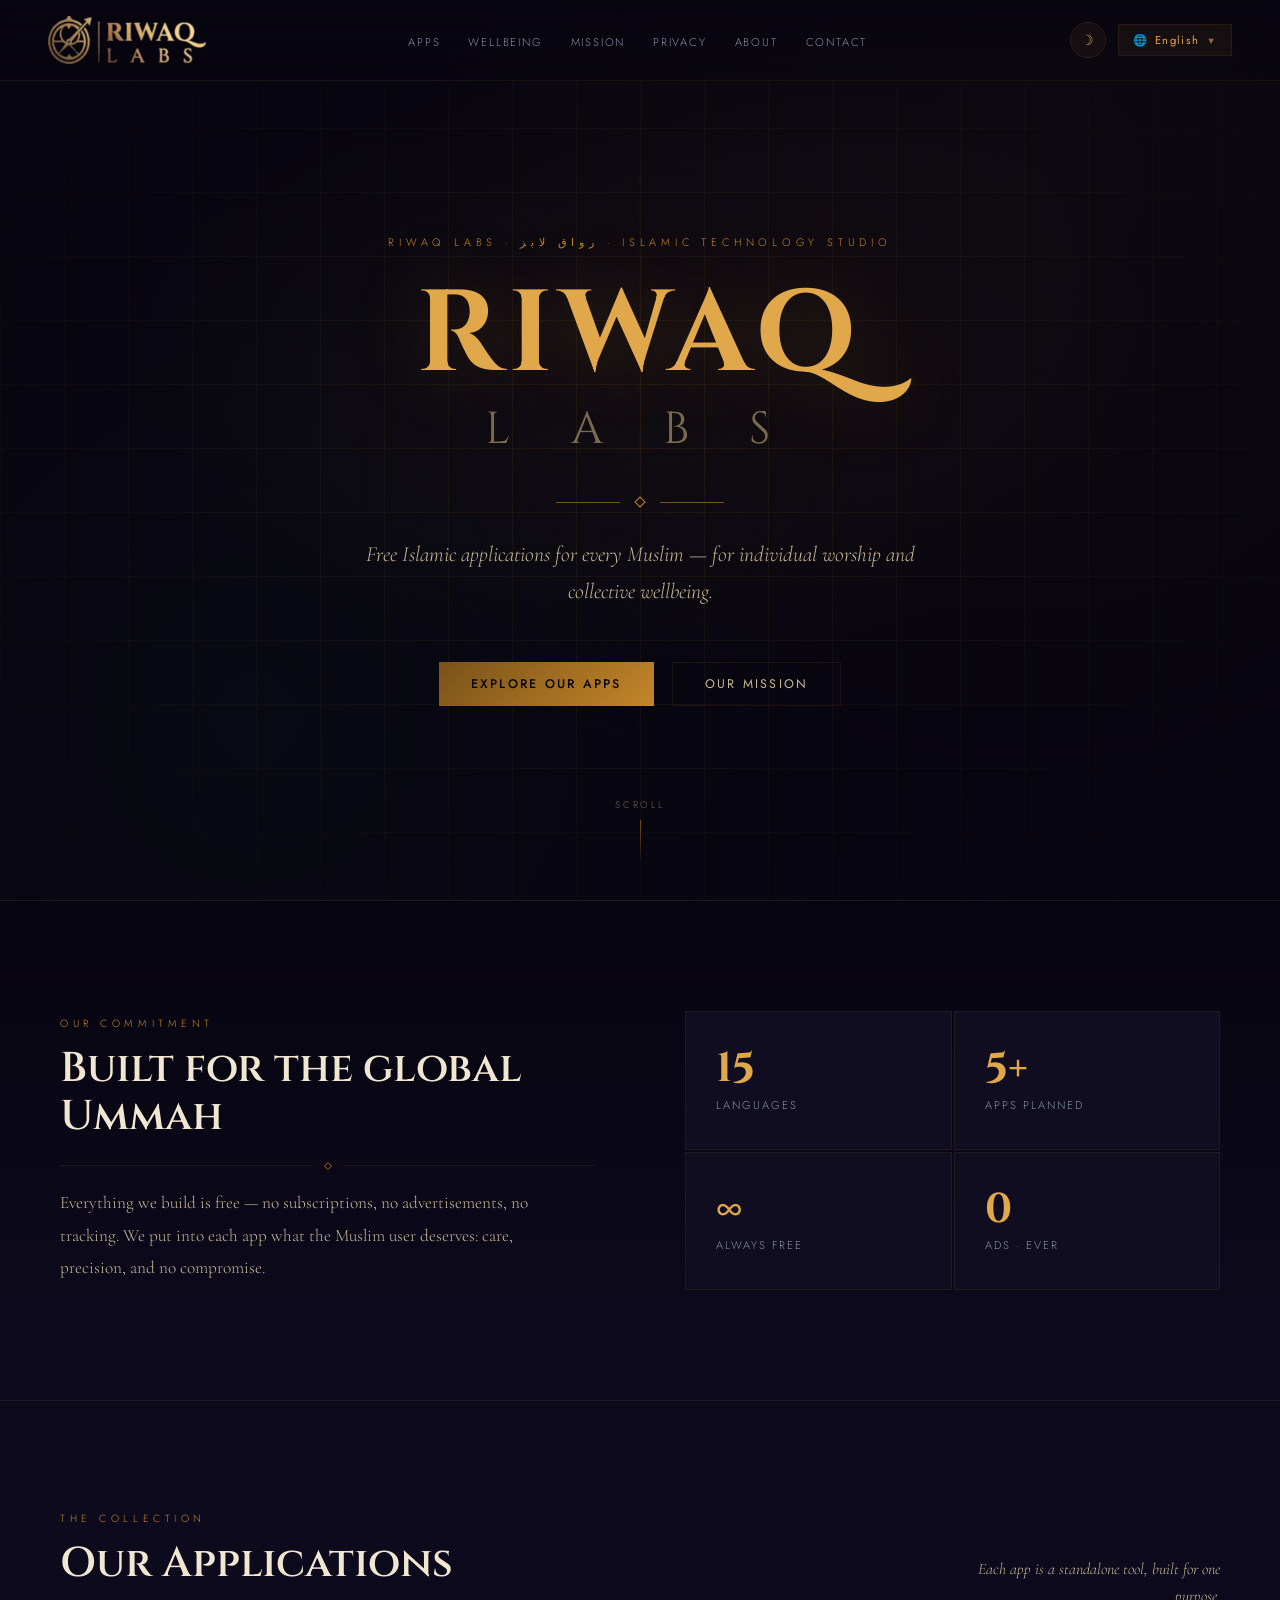
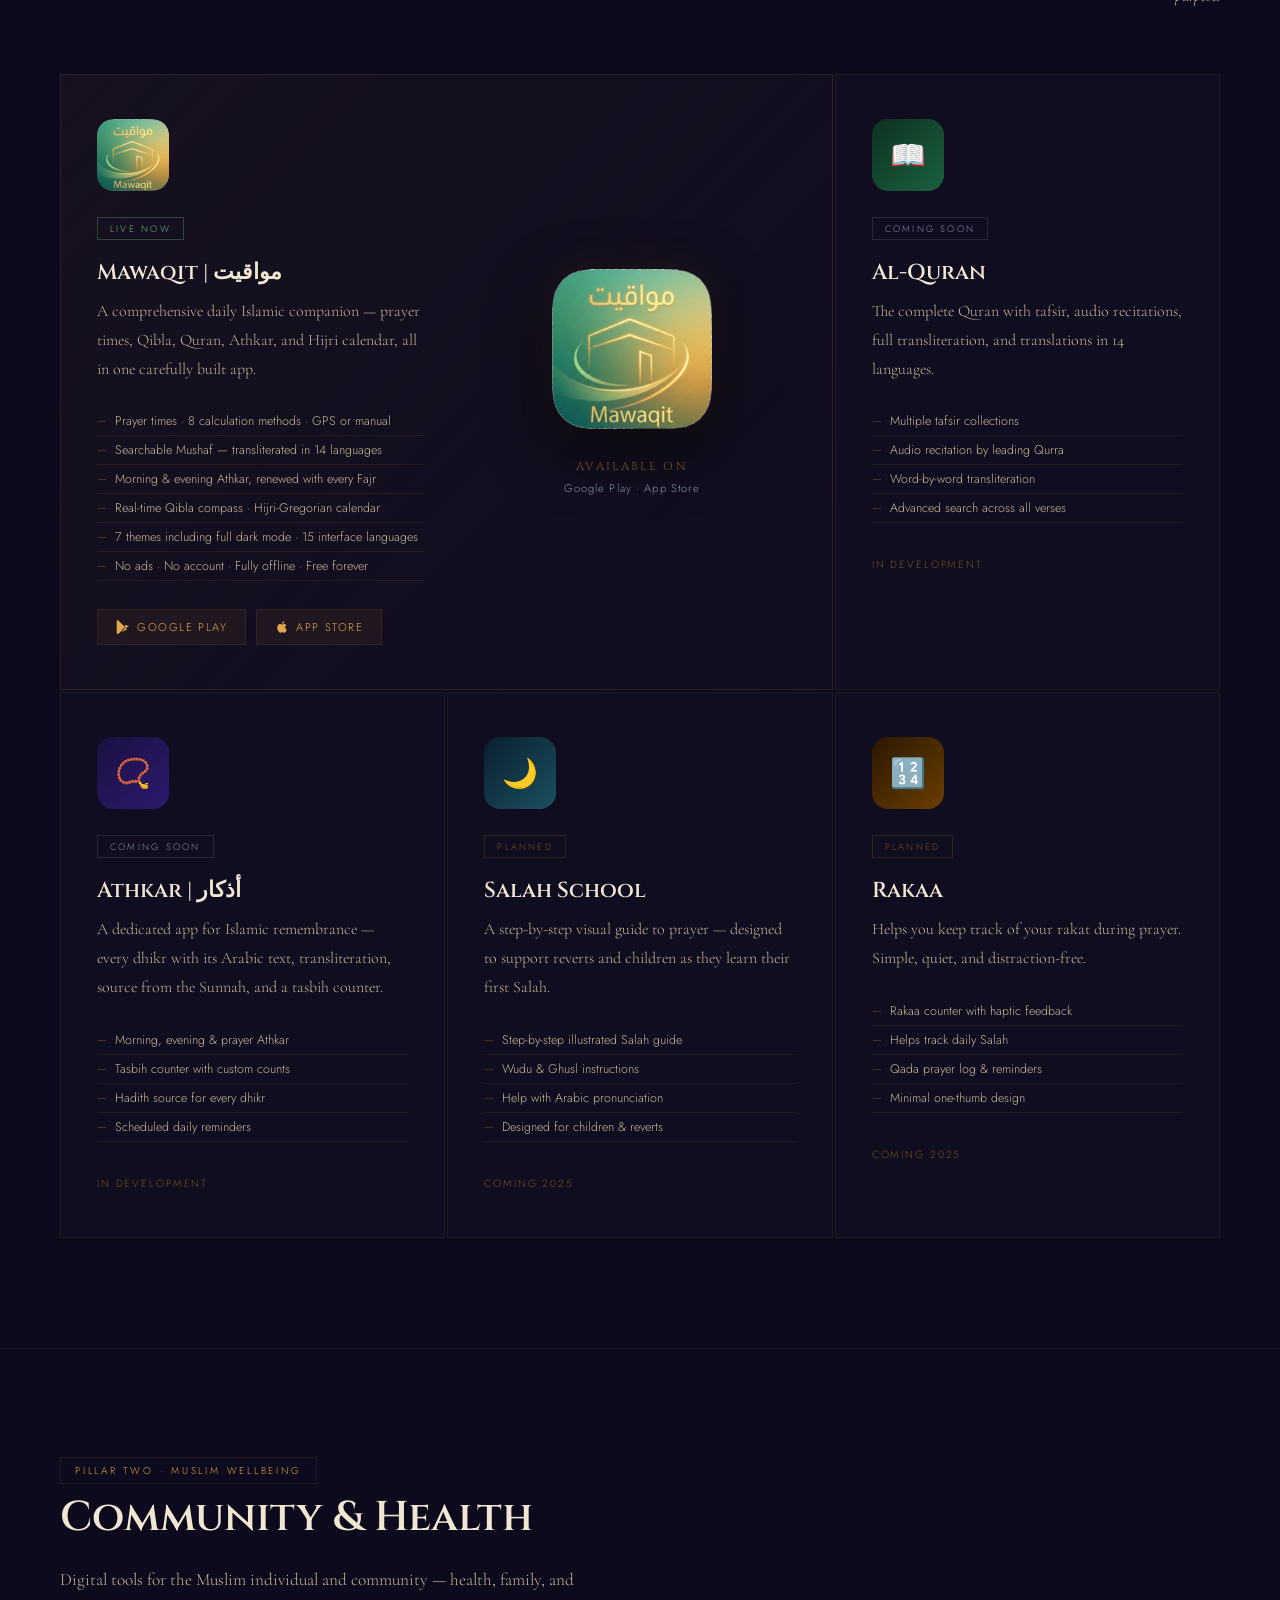
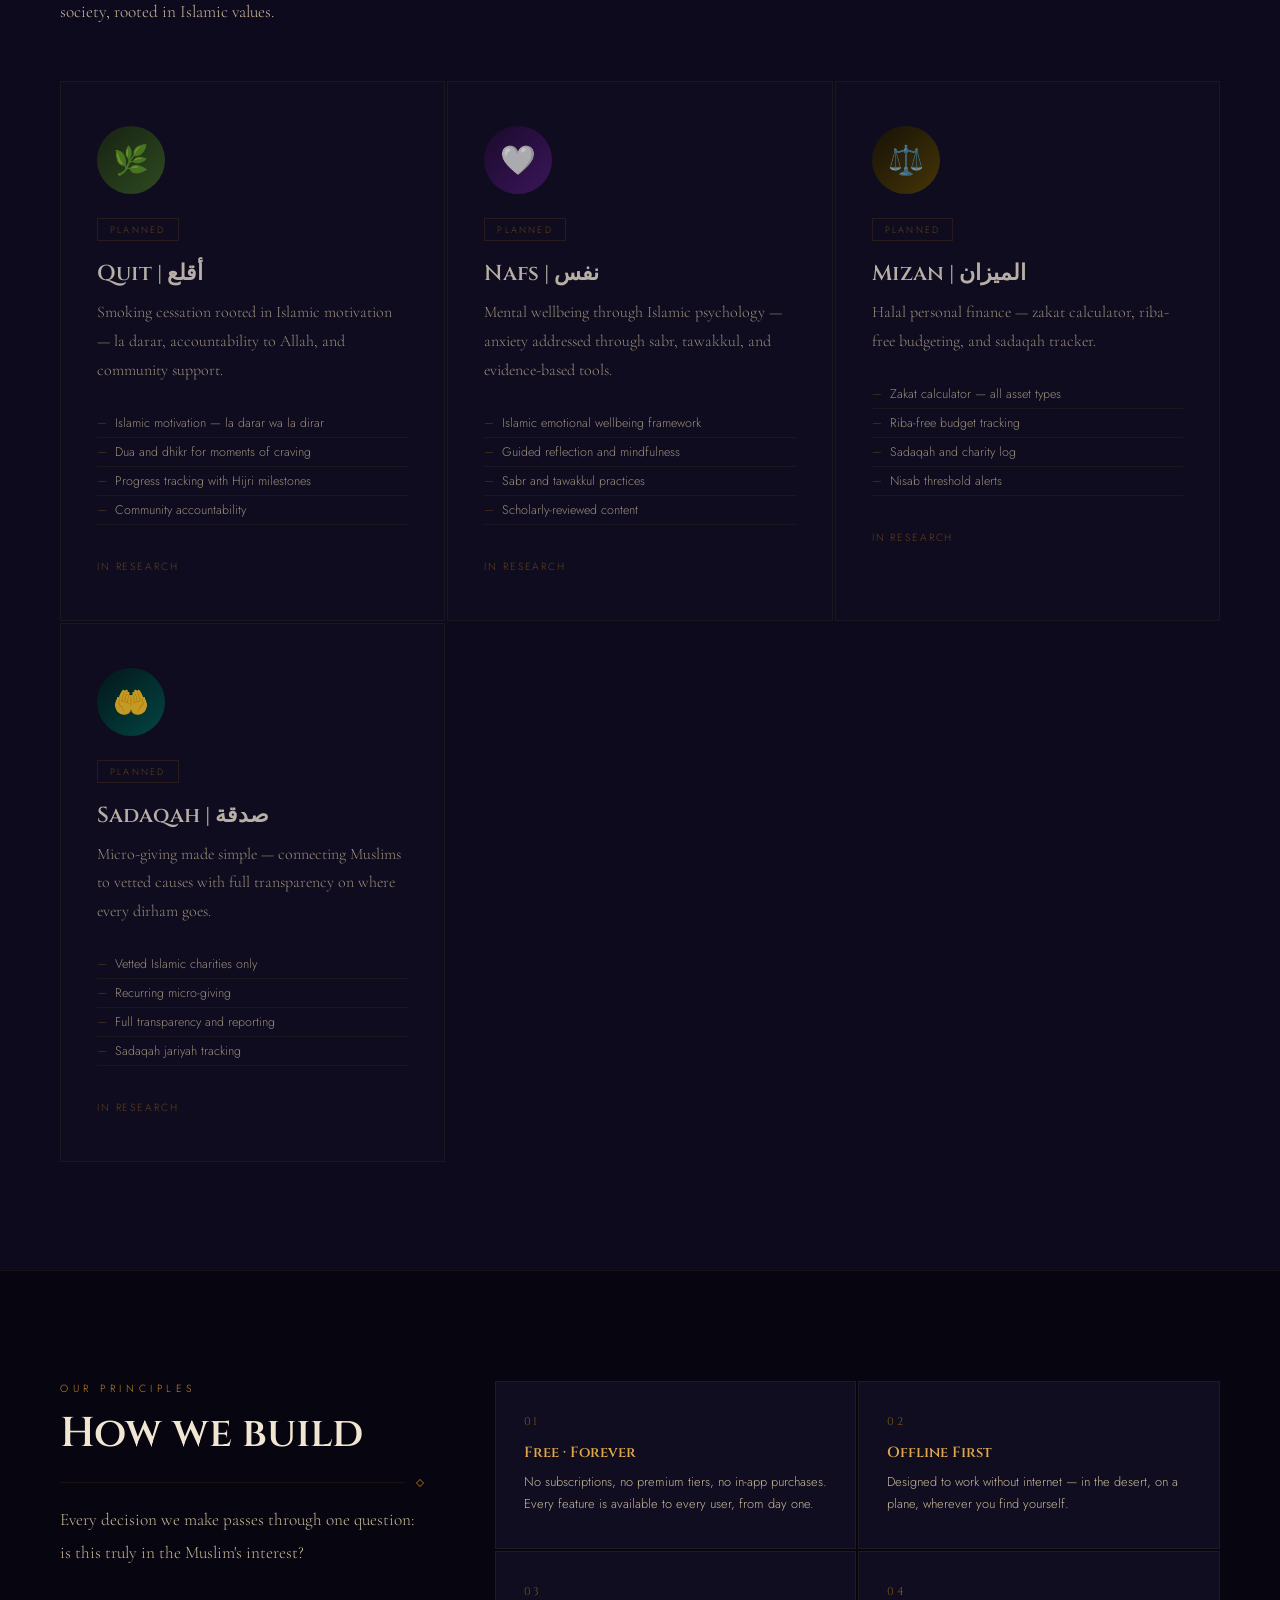
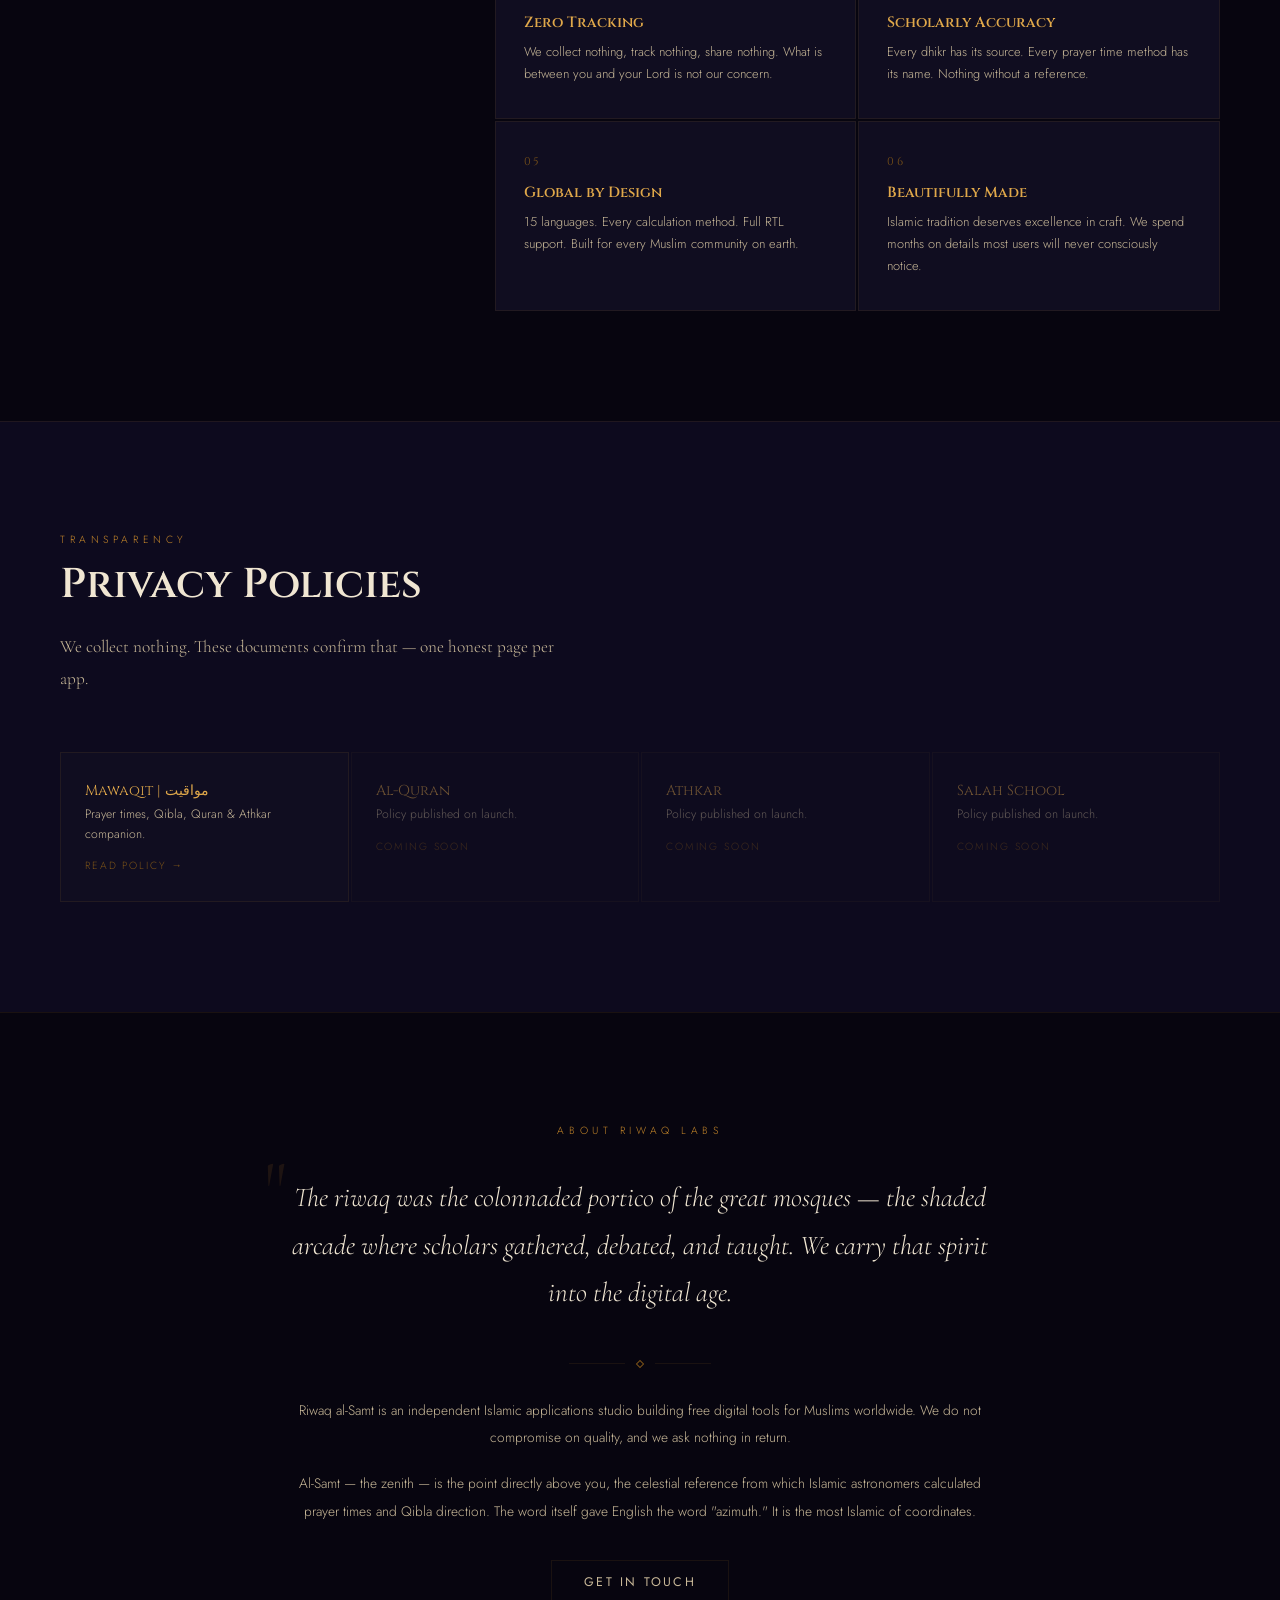
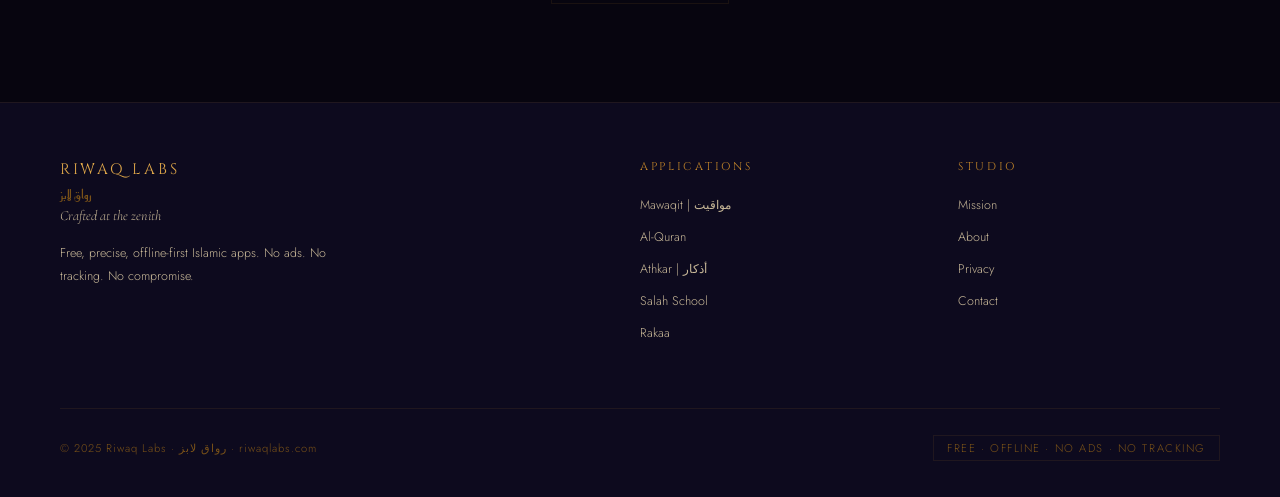
==== commit 58ca441d: "Add files via upload" ====
--- a/index.html
+++ b/index.html
@@ -501,7 +501,7 @@
     <li><a href="#principles" data-i18n="nav_mission">Mission</a></li>
     <li><a href="#privacy"    data-i18n="nav_privacy">Privacy</a></li>
     <li><a href="#about"      data-i18n="nav_about">About</a></li>
-    <li><a href="mailto:contact@riwaqlabs.com" data-i18n="nav_contact">Contact</a></li>
+    <li><a href="#" onclick="showContact();return false;" data-i18n="nav_contact">Contact</a></li>
   </ul>
 
   <div class="nav-right">
@@ -806,7 +806,7 @@
     <div class="ornament" style="justify-content:center"><div class="ornament-line" style="max-width:56px"></div><div class="ornament-mark"></div><div class="ornament-line" style="max-width:56px"></div></div>
     <p class="about-body" style="margin-top:30px" data-i18n="about_p1">Riwaq al-Samt is an independent Islamic applications studio building free digital tools for Muslims worldwide. We do not compromise on quality, and we ask nothing in return.</p>
     <p class="about-body" data-i18n="about_p2">Al-Samt — the zenith — is the point directly above you, the celestial reference from which Islamic astronomers calculated prayer times and Qibla direction. The word itself gave English the word "azimuth." It is the most Islamic of coordinates.</p>
-    <div style="margin-top:44px"><a href="mailto:contact@riwaqlabs.com" class="btn-ghost" data-i18n="get_in_touch">Get In Touch</a></div>
+    <div style="margin-top:44px"><a href="#" onclick="showContact();return false;" class="btn-ghost" data-i18n="get_in_touch">Get In Touch</a></div>
   </div>
 </section>
 
@@ -835,7 +835,7 @@
         <li><a href="#principles" data-i18n="nav_mission">Mission</a></li>
         <li><a href="#about"      data-i18n="nav_about">About</a></li>
         <li><a href="privacy.html" data-i18n="nav_privacy">Privacy</a></li>
-        <li><a href="mailto:contact@riwaqlabs.com" data-i18n="nav_contact">Contact</a></li>
+        <li><a href="#" onclick="showContact();return false;" data-i18n="nav_contact">Contact</a></li>
       </ul>
     </div>
   </div>
@@ -845,7 +845,28 @@
   </div>
 </footer>
 
-<script>
+<script data-cfasync="false" src="/cdn-cgi/scripts/5c5dd728/cloudflare-static/email-decode.min.js">
+function showContact() {
+  var email = 'riwaq@riwaqlabs.com';
+  var toast = document.getElementById('email-toast');
+  // Try clipboard
+  if (navigator.clipboard && window.isSecureContext) {
+    navigator.clipboard.writeText(email).catch(function(){});
+  } else {
+    // Fallback: select from a temp input
+    var tmp = document.createElement('input');
+    tmp.value = email;
+    document.body.appendChild(tmp);
+    tmp.select();
+    try { document.execCommand('copy'); } catch(e){}
+    document.body.removeChild(tmp);
+  }
+  if (toast) {
+    toast.style.display = 'block';
+    setTimeout(function(){ toast.style.display = 'none'; }, 3000);
+  }
+}
+</script><script>
 /* ══════════════════════════════════════════════════════
    THEME
 ══════════════════════════════════════════════════════ */
@@ -1856,13 +1877,4 @@
 buildDropdown();
 const savedTheme = localStorage.getItem('mr_theme');
 if (savedTheme) {
-  document.documentElement.setAttribute('data-theme', savedTheme);
-  const btn = document.getElementById('theme-btn');
-  if (btn) btn.textContent = savedTheme === 'dark' ? '☽' : '☀';
-}
-const lang = detectLanguage();
-applyLanguage(lang);
-
-</script>
-</body>
-</html>
+  document.documentElement.s
